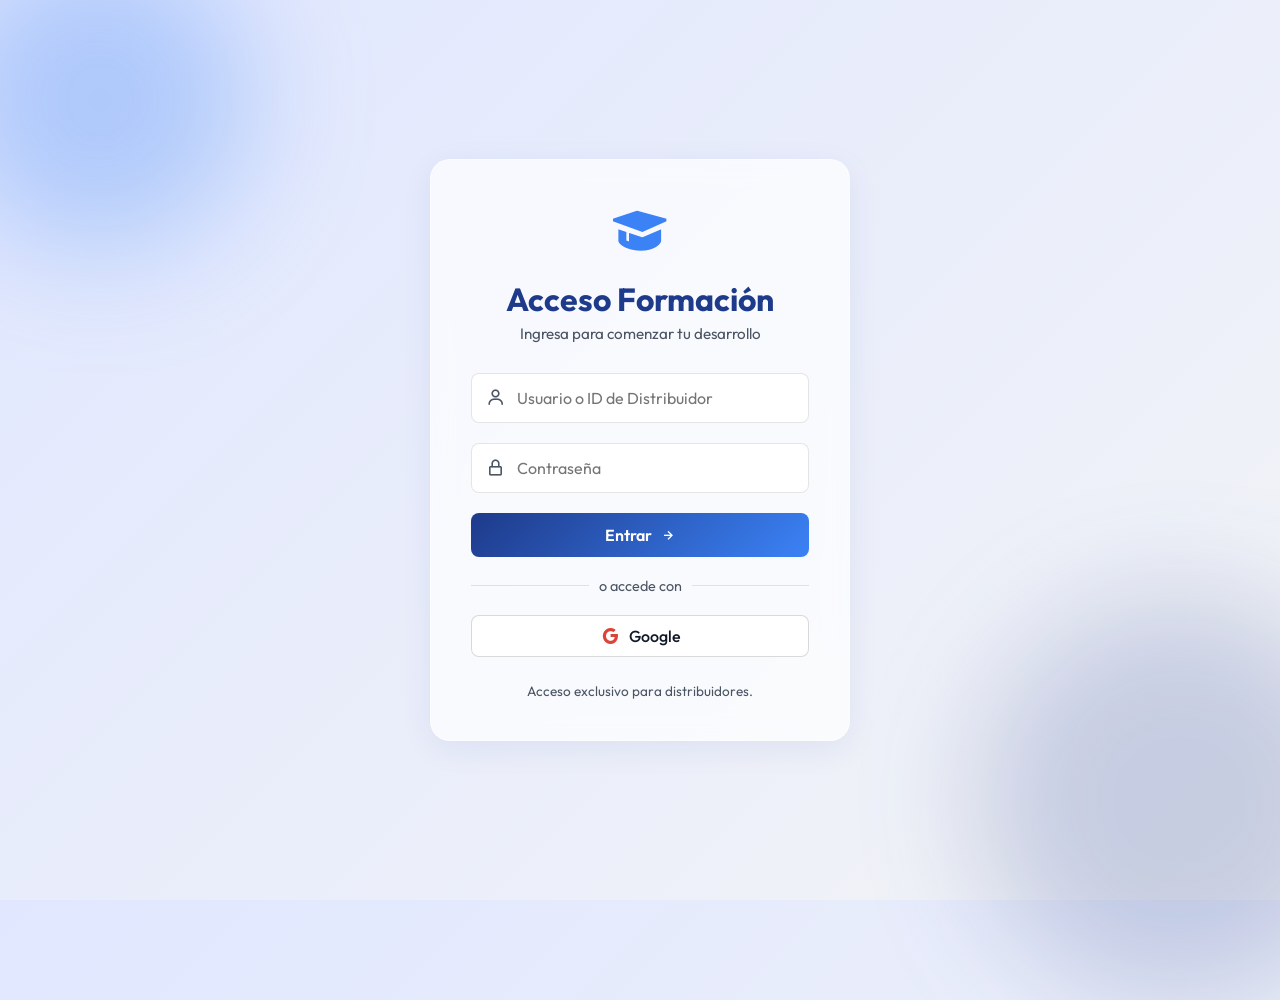
==== FORMACIONES WAKE UP/index.html @ 1ae37564 "feat: add Wake Up formaciones files and remove old root files" ====
<!DOCTYPE html>
<html lang="es">
<head>
    <meta charset="UTF-8">
    <meta name="viewport" content="width=device-width, initial-scale=1.0">
    <title>Portal de Formación</title>
    <!-- Modern Font: Outfit -->
    <link href="https://fonts.googleapis.com/css2?family=Outfit:wght@300;400;500;600;700&display=swap" rel="stylesheet">
    <!-- Boxicons for icons -->
    <link href="https://unpkg.com/boxicons@2.1.4/css/boxicons.min.css" rel="stylesheet">
    <link rel="stylesheet" href="style.css">
    <!-- Chart.js for visualizing data -->
    <script src="https://cdn.jsdelivr.net/npm/chart.js"></script>
    <!-- jsPDF for PDF generation -->
    <script src="https://cdnjs.cloudflare.com/ajax/libs/jspdf/2.5.1/jspdf.umd.min.js"></script>
    <script async src="https://js.stripe.com/v3/buy-button.js"></script>
</head>
<body>

    <!-- PANTALLA DE LOGIN -->
    <div id="login-screen" class="login-container">
        <div class="login-box glass-effect">
            <div class="login-header">
                <i class='bx bxs-graduation login-logo'></i>
                <h1>Acceso Formación</h1>
                <p>Ingresa para comenzar tu desarrollo</p>
            </div>
            <form id="login-form">
                <div class="input-group">
                    <i class='bx bx-user'></i>
                    <input type="text" id="username" placeholder="Usuario o ID de Distribuidor" required>
                </div>
                <div class="input-group">
                    <i class='bx bx-lock-alt'></i>
                    <input type="password" id="password" placeholder="Contraseña" required>
                </div>
                <button type="submit" class="btn-primary">Entrar <i class='bx bx-right-arrow-alt'></i></button>
            </form>

            <div class="login-divider">
                <span>o accede con</span>
            </div>

            <button id="google-login-btn" class="btn-google">
                <i class='bx bxl-google'></i> Google
            </button>

            <div class="login-footer">
                <p>Acceso exclusivo para distribuidores.</p>
            </div>
        </div>
        <!-- Background shapes for premium feel -->
        <div class="shape shape-1"></div>
        <div class="shape shape-2"></div>
    </div>

    <!-- PANTALLA PRINCIPAL DEL PORTAL (Oculta en inicio) -->
    <div id="app-screen" class="app-container hidden">
        
        <!-- BARRA LATERAL -->
        <aside class="sidebar glass-effect">
            <div class="sidebar-header">
                <i class='bx bxs-graduation'></i>
                <h2>Índice del camino hacia el éxito</h2>
            </div>
            
            <nav class="sidebar-nav">
                <ul id="nav-menu">
                    <li class="nav-item active" data-target="bienvenida">
                        <i class='bx bx-home-alt'></i> Bienvenida
                    </li>
                    <li class="nav-item" data-target="plan-arranque">
                        <i class='bx bx-rocket'></i> Plan de Arranque
                    </li>
                    <li class="nav-item" data-target="formaciones-comunes">
                        <i class='bx bx-book-open'></i> Formaciones Comunes
                    </li>
                    <li class="nav-item" data-target="formacion-avanzada">
                        <i class='bx bx-brain'></i> Formación Avanzada
                    </li>
                    <li class="nav-item" data-target="planes-de-trabajo">
                        <i class='bx bx-briefcase'></i> Planes de Trabajo
                    </li>
                    <li class="nav-item" data-target="seguimiento-objetivos">
                        <i class='bx bx-target-lock'></i> Seguimiento de Objetivos
                    </li>
                    <li class="nav-item" data-target="recursos-adicionales">
                        <i class='bx bx-grid-alt'></i> Recursos Adicionales
                    </li>
                    <li class="nav-item" data-target="landing-pages">
                        <i class='bx bx-paper-plane'></i> Landing Pages
                    </li>
                    <li class="nav-item" data-target="asistentes-virtuales-menu">
                        <i class='bx bx-bot'></i> Asistentes Virtuales
                    </li>
                    <li class="nav-item" data-target="desarrollo-personal">
                        <i class='bx bx-compass'></i> Desarrollo Personal y Profesional
                    </li>
                    <li class="nav-item" data-target="documentacion-importante">
                        <i class='bx bx-folder-open'></i> Documentación Adicional Importante
                    </li>
                </ul>
            </nav>

            <div class="sidebar-contact">
                <span class="contact-banner">¡Contacta Conmigo y resuelve tus dudas!</span>
                <a href="https://wa.link/422xd3" target="_blank" class="btn-contact whatsapp" rel="noopener noreferrer">
                    <i class='bx bxl-whatsapp'></i> WhatsApp
                </a>

                <span class="contact-banner" style="margin-top: 8px;">¡Reúnete conmigo y hablemos!</span>
                <a href="https://calendly.com/aitordorronsoro-reunion/reunion-individual" target="_blank" class="btn-contact calendly" rel="noopener noreferrer">
                    <i class='bx bx-calendar'></i> Calendly
                </a>

                <span class="contact-banner" style="margin-top: 8px;">Accede a la comunidad formativa de consultas</span>
                <a href="https://chat.whatsapp.com/DoRFsIFLSeoLCHFUOmojNT?mode=gi_t" target="_blank" class="btn-contact whatsapp" rel="noopener noreferrer">
                    <i class='bx bxl-whatsapp'></i> WhatsApp
                </a>
            </div>

            <div class="sidebar-footer">
                <div class="user-info">
                    <div class="avatar"><i class='bx bx-user'></i></div>
                    <span id="display-username">Distribuidor</span>
                </div>
                <button id="logout-btn" class="btn-icon"><i class='bx bx-log-out'></i></button>
            </div>
        </aside>

        <!-- AREA DE CONTENIDO PRINCIPAL -->
        <main class="main-content">
            <header class="top-header">
                <h2 id="section-title">Bienvenida</h2>
            </header>

            <div class="content-wrapper">
                
                <!-- SECCIÓN: BIENVENIDA -->
                <section id="bienvenida" class="content-section active">
                    <div class="hero-card glass-effect">
                        <div class="hero-text">
                            <h3>¡Hola Empresario! ¡Soy Aitor Dorronsoro, te doy la bienvenida!</h3>
                            <p>¡Muy buenas! Soy Aitor Dorronsoro empresario en Wake Up Servicios y creador del sistema e infrastructura que ves a continuación. Es un placer poder contar contigo en nuestra plataforma formativa. Aquí funcionamos como una comunidad donde nos apoyamos unos a otros y crecemos juntos en Wake Up Servicios. Espero puedas aprender mucho y cualquier cosa que necesites aquí estoy para ayudarte!</p>
                            <p>Has dado el primer paso hacia una carrera exitosa. Aquí encontrarás todos los recursos necesarios para formarte como un experto distribuidor. Sigue el orden establecido y comienza con tu Plan de Arranque.</p>
                            <button class="btn-primary mt-2 go-next" data-next="plan-arranque">Comenzar Plan de Arranque</button>
                        </div>
                        <div class="hero-image" style="justify-content: center; flex-wrap: wrap; gap: 20px; align-items: center;">
                            <div class="welcome-logo-container">
                                <img src="Espartano.jpeg" alt="Soldado Espartano" class="welcome-logo" style="border-radius: 12px; max-width: 170px; mix-blend-mode: multiply;">
                            </div>
                            <img src="Foto%20Profesional%2010.jpeg" alt="Bienvenida" style="max-width: 220px; box-shadow: var(--shadow-soft); border-radius: 15px;">
                            
                            <!-- Banner Crowdfunding -->
                            <div class="crowdfunding-banner glass-effect" style="max-width: 300px; padding: 15px; border-radius: 15px; border: 1px solid rgba(255,255,255,0.4); box-shadow: var(--shadow-soft); background: rgba(255,255,255,0.2);">
                                <h4 style="color: var(--primary-blue); font-size: 0.9rem; text-align: center; margin-bottom: 15px; text-transform: uppercase; letter-spacing: 1px;">
                                    <i class='bx bx-heart-circle'></i> Recaudación Crowdfunding
                                </h4>
                                
                                <div class="costs-box" style="margin-bottom: 15px; font-size: 0.85rem;">
                                    <div style="display: flex; justify-content: space-between; margin-bottom: 5px;">
                                        <span>Mto. Profesional:</span>
                                        <span style="font-weight: bold; color: var(--text-dark);">150€/mes</span>
                                    </div>
                                    <div style="display: flex; justify-content: space-between; margin-bottom: 5px;">
                                        <span>Costes Web/Cloud:</span>
                                        <span style="font-weight: bold; color: var(--text-dark);">50€/mes</span>
                                    </div>
                                    <hr style="border: 0.5px solid rgba(0,0,0,0.1); margin: 8px 0;">
                                    <div style="display: flex; justify-content: space-between; font-weight: bold; color: var(--primary-blue);">
                                        <span>Total anual:</span>
                                        <span>2.400€</span>
                                    </div>
                                </div>
                                
                                <div class="funding-progress-container" style="margin-bottom: 10px;">
                                    <div style="display: flex; justify-content: space-between; font-size: 0.75rem; margin-bottom: 5px; font-weight: bold;">
                                        <span>Progreso Anual</span>
                                        <span id="crowdfunding-percent">0%</span>
                                    </div>
                                    <div style="width: 100%; height: 10px; background: rgba(0,0,0,0.1); border-radius: 5px; overflow: hidden;">
                                        <div id="crowdfunding-progress-bar" style="width: 0%; height: 100%; background: linear-gradient(90deg, #3b82f6, #6366f1); transition: width 0.5s ease-out;"></div>
                                    </div>
                                    <div style="text-align: center; font-size: 0.7rem; margin-top: 5px; color: var(--text-secondary);">
                                        Faltan <span id="crowdfunding-remaining" style="font-weight: bold; color: var(--primary-blue);">2.400€</span> para el mantenimiento total
                                    </div>
                                </div>
                                
                                <div class="payment-buttons-row" style="display: flex; gap: 10px; margin-top: 5px;">
                                    <!-- Botón de Stripe (Estándar para previsualización) -->
                                    <a href="#" target="_blank" class="btn-stripe" style="flex: 1; text-decoration: none; display: flex; align-items: center; justify-content: center; gap: 8px; padding: 10px; font-size: 0.85rem; background: #635bff; color: white; border-radius: 8px; font-weight: 600; white-space: nowrap; transition: all 0.3s ease;">
                                        <i class='bx bxl-stripe'></i> Stripe
                                    </a>
                                    
                                    <!-- Botón de PayPal -->
                                    <a href="#" target="_blank" class="btn-paypal" style="flex: 1; text-decoration: none; display: flex; align-items: center; justify-content: center; gap: 8px; padding: 10px; font-size: 0.85rem; background: #0070ba; color: white; border-radius: 8px; font-weight: 600; white-space: nowrap; transition: all 0.3s ease;">
                                        <i class='bx bxl-paypal'></i> PayPal
                                    </a>
                                </div>
                            </div>
                        </div>
                    </div>

                    <!-- Motivos en Bienvenida -->
                    <div id="bienvenida-motivos-container" class="module-card glass-effect hidden" style="margin-top: 20px; padding: 40px; border-left: 5px solid var(--primary-blue);">
                        <div style="display: flex; align-items: center; justify-content: center; gap: 40px; margin-bottom: 20px; flex-wrap: wrap;">
                            <img src="logo-wakeup-square.png" alt="Wake Up Logo" style="max-width: 100px; border-radius: 10px; box-shadow: var(--shadow-soft);">
                            <h3 style="color: var(--primary-blue); font-size: 1.6rem; margin: 0; text-align: center;"><i class='bx bxs-quote-alt-left'></i> Mi Motor. Mi "Por Qué" <i class='bx bxs-quote-alt-right'></i></h3>
                            <img src="logo-wakeup-square.png" alt="Wake Up Logo" style="max-width: 100px; border-radius: 10px; box-shadow: var(--shadow-soft);">
                        </div>
                        <ol id="bienvenida-motivos-list" style="font-size: 1.25rem; font-weight: 500; font-style: italic; color: var(--text-dark); line-height: 1.6; padding: 0; margin: 0; text-align: center; list-style-position: inside;"></ol>
                    </div>

                    <!-- FECHA DE INICIO Y CUENTAS ATRÁS EN BIENVENIDA -->
                    <div id="bienvenida-arranque-extras" style="margin-top:30px;">
                        <div class="module-card glass-effect mb-3" style="text-align: center; max-width: 700px; margin: 0 auto 20px;">
                            <h3><i class='bx bx-calendar-event' style="color:var(--primary-blue-light);"></i> Mi Fecha de Inicio en el Negocio</h3>
                            <p style="color:var(--text-secondary); margin-bottom:15px; font-size:0.95rem;">El portal calculará automáticamente cuánto tiempo queda para alcanzar cada posición.</p>
                            <div style="display:flex; justify-content: center; align-items:center; gap:15px; flex-wrap:wrap;">
                                <input type="date" id="bienvenida-fecha-inicio-negocio" class="fecha-inicio-input">
                                <button id="bienvenida-guardar-fecha-inicio-btn" class="btn-primary" style="width:auto;"><i class='bx bx-save'></i> Guardar fecha</button>
                            </div>
                        </div>

                        <!-- 3 Cuentas atrás -->
                        <div class="posicion-charts-grid mb-3">
                            <div class="module-card glass-effect posicion-card ejecutivo-card countdown-card">
                                <div class="posicion-header">
                                    <i class='bx bxs-star'></i>
                                    <div>
                                        <h4>Ejecutivo</h4>
                                        <span class="posicion-meta">Plazo: 30 días</span>
                                    </div>
                                </div>
                                <div class="countdown-display">
                                    <span id="bienvenida-countdown-ejecutivo" class="countdown-number">—</span>
                                    <span class="countdown-label">días restantes</span>
                                </div>
                                <p id="bienvenida-countdown-ejecutivo-fecha" class="posicion-info" style="font-size:0.82rem;"></p>
                                <div class="premio-banner" style="margin-top: 15px; padding: 10px; background: rgba(255, 255, 255, 0.5); border-radius: 8px; display: flex; align-items: center; justify-content: center; gap: 10px; border: 1px dashed var(--primary-blue-light);">
                                    <img src="premio.png" alt="Premio" style="width: 32px; height: 32px; object-fit: contain;">
                                    <div style="text-align: left;">
                                        <strong style="display: block; font-size: 0.85rem; color: var(--text-dark); text-transform: uppercase; letter-spacing: 0.5px;">Premio a conseguir</strong>
                                        <strong style="color: var(--primary-blue); font-size: 1.6rem; text-shadow: 1px 1px 2px rgba(0,0,0,0.1);">500 €</strong>
                                    </div>
                                </div>
                            </div>

                            <div class="module-card glass-effect posicion-card coordinador-card countdown-card">
                                <div class="posicion-header">
                                    <i class='bx bxs-medal'></i>
                                    <div>
                                        <h4>Coordinador</h4>
                                        <span class="posicion-meta">Plazo: 90 días</span>
                                    </div>
                                </div>
                                <div class="countdown-display">
                                    <span id="bienvenida-countdown-coordinador" class="countdown-number">—</span>
                                    <span class="countdown-label">días restantes</span>
                                </div>
                                <p id="bienvenida-countdown-coordinador-fecha" class="posicion-info" style="font-size:0.82rem;"></p>
                                <div class="premio-banner" style="margin-top: 15px; padding: 10px; background: rgba(255, 255, 255, 0.5); border-radius: 8px; display: flex; align-items: center; justify-content: center; gap: 10px; border: 1px dashed var(--primary-blue-light);">
                                    <img src="premio.png" alt="Premio" style="width: 32px; height: 32px; object-fit: contain;">
                                    <div style="text-align: left;">
                                        <strong style="display: block; font-size: 0.85rem; color: var(--text-dark); text-transform: uppercase; letter-spacing: 0.5px;">Premio a conseguir</strong>
                                        <strong style="color: var(--primary-blue); font-size: 1.6rem; text-shadow: 1px 1px 2px rgba(0,0,0,0.1);">5.000 €</strong>
                                    </div>
                                </div>
                            </div>

                            <div class="module-card glass-effect posicion-card director-card countdown-card">
                                <div class="posicion-header">
                                    <i class='bx bxs-crown'></i>
                                    <div>
                                        <h4>Director</h4>
                                        <span class="posicion-meta">Plazo: 365 días</span>
                                    </div>
                                </div>
                                <div class="countdown-display">
                                    <span id="bienvenida-countdown-director" class="countdown-number">—</span>
                                    <span class="countdown-label">días restantes</span>
                                </div>
                                <p id="bienvenida-countdown-director-fecha" class="posicion-info" style="font-size:0.82rem;"></p>
                                <div class="premio-banner" style="margin-top: 15px; padding: 10px; background: rgba(255, 255, 255, 0.5); border-radius: 8px; display: flex; align-items: center; justify-content: center; gap: 10px; border: 1px dashed var(--primary-blue-light);">
                                    <img src="premio.png" alt="Premio" style="width: 32px; height: 32px; object-fit: contain;">
                                    <div style="text-align: left;">
                                        <strong style="display: block; font-size: 0.85rem; color: var(--text-dark); text-transform: uppercase; letter-spacing: 0.5px;">Premio a conseguir</strong>
                                        <strong style="color: var(--primary-blue); font-size: 1.6rem; text-shadow: 1px 1px 2px rgba(0,0,0,0.1);">25.000 €</strong>
                                    </div>
                                </div>
                            </div>
                        </div>
                    </div>

                    <!-- PUNTOS DE POSICIÓN EN BIENVENIDA -->
                    <div id="bienvenida-posicion-container" class="module-card glass-effect hidden" style="margin-top: 20px;">
                        <h3 style="color: var(--primary-blue); font-size: 1.6rem; margin-bottom: 20px; text-align: center;"><i class='bx bx-trophy'></i> Tu Carrera al Éxito</h3>
                        
                        <div class="puntos-total-banner" style="margin-bottom: 30px; max-width: 600px; margin-left: auto; margin-right: auto; text-align: center;">
                            <span class="puntos-label">Puntos totales acumulados</span>
                            <span id="bienvenida-puntos-total-display" class="puntos-value">0</span>
                        </div>

                        <div class="posicion-charts-grid">
                            <div class="module-card glass-effect posicion-card ejecutivo-card">
                                <div class="posicion-header">
                                    <i class='bx bxs-star'></i>
                                    <div>
                                        <h4>Ejecutivo</h4>
                                        <span class="posicion-meta">Meta: 50 pts</span>
                                    </div>
                                    <span id="bienvenida-badge-ejecutivo" class="posicion-badge hidden">✓ Conseguido</span>
                                </div>
                                <div class="chart-container-sm">
                                    <canvas id="bienvenida-chartEjecutivo"></canvas>
                                    <div class="chart-center-text">
                                        <span id="bienvenida-pct-ejecutivo">0%</span>
                                    </div>
                                </div>
                                <p class="posicion-info"><span id="bienvenida-pts-ejecutivo">0</span> / 50 pts</p>
                            </div>

                            <div class="module-card glass-effect posicion-card coordinador-card">
                                <div class="posicion-header">
                                    <i class='bx bxs-medal'></i>
                                    <div>
                                        <h4>Coordinador</h4>
                                        <span class="posicion-meta">Meta: 500 pts</span>
                                    </div>
                                    <span id="bienvenida-badge-coordinador" class="posicion-badge hidden">✓ Conseguido</span>
                                </div>
                                <div class="chart-container-sm">
                                    <canvas id="bienvenida-chartCoordinador"></canvas>
                                    <div class="chart-center-text">
                                        <span id="bienvenida-pct-coordinador">0%</span>
                                    </div>
                                </div>
                                <p class="posicion-info"><span id="bienvenida-pts-coordinador">0</span> / 500 pts</p>
                            </div>

                            <div class="module-card glass-effect posicion-card director-card">
                                <div class="posicion-header">
                                    <i class='bx bxs-crown'></i>
                                    <div>
                                        <h4>Director</h4>
                                        <span class="posicion-meta">Meta: 5.000 pts</span>
                                    </div>
                                    <span id="bienvenida-badge-director" class="posicion-badge hidden">✓ Conseguido</span>
                                </div>
                                <div class="chart-container-sm">
                                    <canvas id="bienvenida-chartDirector"></canvas>
                                    <div class="chart-center-text">
                                        <span id="bienvenida-pct-director">0%</span>
                                    </div>
                                </div>
                                <p class="posicion-info"><span id="bienvenida-pts-director">0</span> / 5.000 pts</p>
                            </div>
                        </div>
                    </div>
                </section>

                <!-- SECCIÓN: PLAN DE ARRANQUE -->
                <section id="plan-arranque" class="content-section hidden">
                    <div style="margin-bottom: 20px;">
                        <button class="btn-back" onclick="if(window.switchSection) window.switchSection('bienvenida', 'Bienvenida');">
                            <i class='bx bx-chevron-left'></i> Volver al Inicio
                        </button>
                    </div>
                    <div class="module-card glass-effect">
                        <h3>1. Introducción al Negocio (Plan de Arranque)</h3>
                        <div class="videos-grid">
                            <div class="video-item">
                                <h4>Plan de Arranque Inicial</h4>
                                <div class="video-container">
                                    <!-- VIMEO VIDEO 1: Plan de Arranque Inicial -->
                                    <iframe src="https://player.vimeo.com/video/1183560068?badge=0&autopause=0&player_id=0&app_id=58479"
                                        frameborder="0" allow="autoplay; fullscreen; picture-in-picture; clipboard-write; encrypted-media"
                                        allowfullscreen title="Plan de Arranque Inicial"></iframe>
                                </div>
                                <a href="https://vimeo.com/1183560068" target="_blank" rel="noopener noreferrer" class="btn-yt-external btn-vimeo-external"><i class='bx bx-play-circle'></i> Ver en Vimeo</a>
                            </div>
                            <div class="video-item">
                                <h4>Explicación Bonos de Arranque Wake Up Servicios</h4>
                                <div class="video-container">
                                    <!-- VIMEO VIDEO 2: Explicación Bonos de Arranque -->
                                    <iframe src="https://player.vimeo.com/video/1183560044?badge=0&autopause=0&player_id=0&app_id=58479"
                                        frameborder="0" allow="autoplay; fullscreen; picture-in-picture; clipboard-write; encrypted-media"
                                        allowfullscreen title="Explicación Bonos de Arranque"></iframe>
                                </div>
                                <a href="https://vimeo.com/1183560044" target="_blank" rel="noopener noreferrer" class="btn-yt-external btn-vimeo-external"><i class='bx bx-play-circle'></i> Ver en Vimeo</a>
                            </div>
                            <div class="video-item">
                                <h4>Registro de Nuevo Distribuidor Wake Up Servicios</h4>
                                <div class="video-container">
                                    <!-- VIMEO VIDEO 3: Registro de Nuevo Distribuidor -->
                                    <iframe src="https://player.vimeo.com/video/1183560021?badge=0&autopause=0&player_id=0&app_id=58479"
                                        frameborder="0" allow="autoplay; fullscreen; picture-in-picture; clipboard-write; encrypted-media"
                                        allowfullscreen title="Registro de Nuevo Distribuidor"></iframe>
                                </div>
                                <a href="https://vimeo.com/1183560021" target="_blank" rel="noopener noreferrer" class="btn-yt-external btn-vimeo-external"><i class='bx bx-play-circle'></i> Ver en Vimeo</a>
                            </div>
                            <div class="video-item">
                                <h4>Activación de Cuenta Wake Up Servicios</h4>
                                <div class="video-container">
                                    <!-- VIMEO VIDEO 4: Activación de Cuenta -->
                                    <iframe src="https://player.vimeo.com/video/1183560003?badge=0&autopause=0&player_id=0&app_id=58479"
                                        frameborder="0" allow="autoplay; fullscreen; picture-in-picture; clipboard-write; encrypted-media"
                                        allowfullscreen title="Activación de Cuenta"></iframe>
                                </div>
                                <a href="https://vimeo.com/1183560003" target="_blank" rel="noopener noreferrer" class="btn-yt-external btn-vimeo-external"><i class='bx bx-play-circle'></i> Ver en Vimeo</a>
                            </div>
                        </div>
                        <div class="resources mt-2">
                            <h4 style="margin-bottom: 15px;"><i class='bx bx-download'></i> Recursos Descargables</h4>
                            <div class="resources-grid" style="grid-template-columns: repeat(auto-fill, minmax(200px, 1fr));">
                                <a href="#" class="download-card" onclick="openResourceOptions('Pago Exitoso.jpeg', 'Pago Exitoso'); return false;">
                                    <i class='bx bxs-file-image'></i>
                                    <div class="file-info"><span class="file-name">Pago Exitoso.jpeg</span></div>
                                </a>
                                <a href="#" class="download-card" onclick="openResourceOptions('Disparadores de memoria.jpeg', 'Tipos de Personas'); return false;">
                                    <i class='bx bxs-file-image'></i>
                                    <div class="file-info"><span class="file-name">Tipos de Personas.jpeg</span></div>
                                </a>
                                <a href="#" class="download-card" onclick="openResourceOptions('Bono Arranque.jpeg', 'Bono Arranque Rápido'); return false;">
                                    <i class='bx bxs-file-image'></i>
                                    <div class="file-info"><span class="file-name">Bono Arranque.jpeg</span></div>
                                </a>
                                <a href="#" class="download-card" onclick="openResourceOptions('Posiciones de mérito.jpeg', 'Posiciones de Mérito'); return false;">
                                    <i class='bx bxs-file-image'></i>
                                    <div class="file-info"><span class="file-name">Posiciones de Mérito.jpeg</span></div>
                                </a>
                                <a href="#" class="download-card" onclick="openResourceOptions('Cobro cuota mensual.jpeg', 'Ejemplo Santander Key'); return false;">
                                    <i class='bx bxs-file-image'></i>
                                    <div class="file-info"><span class="file-name">Santander Key.jpeg</span></div>
                                </a>
                            </div>
                        </div>
                    </div>
                </section>

                <!-- === BLOQUE INICIO + CUENTAS ATRÁS + TARTAS — PLAN DE ARRANQUE === -->
                <!-- Este bloque vive FUERA del module-card principal para tener ancho completo -->
                <div id="arranque-extras" class="hidden">

                    <!-- Fecha de inicio -->
                    <div class="module-card glass-effect mb-3" style="margin-top:20px;">
                        <h3><i class='bx bx-calendar-event' style="color:var(--primary-blue-light);"></i> Mi Fecha de Inicio en el Negocio</h3>
                        <p style="color:var(--text-secondary); margin-bottom:15px; font-size:0.95rem;">Indica la fecha en la que comenzaste. El portal calculará automáticamente cuánto tiempo queda para alcanzar cada posición.</p>
                        <div style="display:flex; align-items:center; gap:15px; flex-wrap:wrap;">
                            <input type="date" id="fecha-inicio-negocio" class="fecha-inicio-input">
                            <button id="guardar-fecha-inicio-btn" class="btn-primary" style="width:auto;"><i class='bx bx-save'></i> Guardar fecha</button>
                        </div>
                    </div>

                    <!-- 3 Cuentas atrás -->
                    <div class="posicion-charts-grid mb-3">
                        <div class="module-card glass-effect posicion-card ejecutivo-card countdown-card">
                            <div class="posicion-header">
                                <i class='bx bxs-star'></i>
                                <div>
                                    <h4>Ejecutivo</h4>
                                    <span class="posicion-meta">Plazo: 30 días</span>
                                </div>
                            </div>
                            <div class="countdown-display">
                                <span id="countdown-ejecutivo" class="countdown-number">—</span>
                                <span class="countdown-label">días restantes</span>
                            </div>
                            <p id="countdown-ejecutivo-fecha" class="posicion-info" style="font-size:0.82rem;"></p>
                            <div class="premio-banner" style="margin-top: 15px; padding: 10px; background: rgba(255, 255, 255, 0.5); border-radius: 8px; display: flex; align-items: center; justify-content: center; gap: 10px; border: 1px dashed var(--primary-blue-light);">
                                <img src="premio.png" alt="Premio" style="width: 32px; height: 32px; object-fit: contain;">
                                <div style="text-align: left;">
                                    <strong style="display: block; font-size: 0.85rem; color: var(--text-dark); text-transform: uppercase; letter-spacing: 0.5px;">Premio a conseguir</strong>
                                    <strong style="color: var(--primary-blue); font-size: 1.6rem; text-shadow: 1px 1px 2px rgba(0,0,0,0.1);">500 €</strong>
                                </div>
                            </div>
                        </div>

                        <div class="module-card glass-effect posicion-card coordinador-card countdown-card">
                            <div class="posicion-header">
                                <i class='bx bxs-medal'></i>
                                <div>
                                    <h4>Coordinador</h4>
                                    <span class="posicion-meta">Plazo: 90 días</span>
                                </div>
                            </div>
                            <div class="countdown-display">
                                <span id="countdown-coordinador" class="countdown-number">—</span>
                                <span class="countdown-label">días restantes</span>
                            </div>
                            <p id="countdown-coordinador-fecha" class="posicion-info" style="font-size:0.82rem;"></p>
                            <div class="premio-banner" style="margin-top: 15px; padding: 10px; background: rgba(255, 255, 255, 0.5); border-radius: 8px; display: flex; align-items: center; justify-content: center; gap: 10px; border: 1px dashed var(--primary-blue-light);">
                                <img src="premio.png" alt="Premio" style="width: 32px; height: 32px; object-fit: contain;">
                                <div style="text-align: left;">
                                    <strong style="display: block; font-size: 0.85rem; color: var(--text-dark); text-transform: uppercase; letter-spacing: 0.5px;">Premio a conseguir</strong>
                                    <strong style="color: var(--primary-blue); font-size: 1.6rem; text-shadow: 1px 1px 2px rgba(0,0,0,0.1);">5.000 €</strong>
                                </div>
                            </div>
                        </div>

                        <div class="module-card glass-effect posicion-card director-card countdown-card">
                            <div class="posicion-header">
                                <i class='bx bxs-crown'></i>
                                <div>
                                    <h4>Director</h4>
                                    <span class="posicion-meta">Plazo: 365 días</span>
                                </div>
                            </div>
                            <div class="countdown-display">
                                <span id="countdown-director" class="countdown-number">—</span>
                                <span class="countdown-label">días restantes</span>
                            </div>
                            <p id="countdown-director-fecha" class="posicion-info" style="font-size:0.82rem;"></p>
                            <div class="premio-banner" style="margin-top: 15px; padding: 10px; background: rgba(255, 255, 255, 0.5); border-radius: 8px; display: flex; align-items: center; justify-content: center; gap: 10px; border: 1px dashed var(--primary-blue-light);">
                                <img src="premio.png" alt="Premio" style="width: 32px; height: 32px; object-fit: contain;">
                                <div style="text-align: left;">
                                    <strong style="display: block; font-size: 0.85rem; color: var(--text-dark); text-transform: uppercase; letter-spacing: 0.5px;">Premio a conseguir</strong>
                                    <strong style="color: var(--primary-blue); font-size: 1.6rem; text-shadow: 1px 1px 2px rgba(0,0,0,0.1);">25.000 €</strong>
                                </div>
                            </div>
                        </div>
                    </div>

                    <!-- 3 Tartas de progreso de puntos (leen los mismos datos que Seguimiento) -->
                    <div class="posicion-charts-grid">
                        <div class="module-card glass-effect posicion-card ejecutivo-card">
                            <div class="posicion-header">
                                <i class='bx bxs-star'></i>
                                <div>
                                    <h4>Progreso Ejecutivo</h4>
                                    <span class="posicion-meta">Meta: 50 puntos</span>
                                </div>
                                <span id="badge2-ejecutivo" class="posicion-badge hidden">✓ Conseguido</span>
                            </div>
                            <div class="chart-container-sm">
                                <canvas id="chart2Ejecutivo"></canvas>
                                <div class="chart-center-text"><span id="pct2-ejecutivo">0%</span></div>
                            </div>
                            <p class="posicion-info"><span id="pts2-ejecutivo">0</span> / 50 puntos</p>
                        </div>

                        <div class="module-card glass-effect posicion-card coordinador-card">
                            <div class="posicion-header">
                                <i class='bx bxs-medal'></i>
                                <div>
                                    <h4>Progreso Coordinador</h4>
                                    <span class="posicion-meta">Meta: 500 puntos</span>
                                </div>
                                <span id="badge2-coordinador" class="posicion-badge hidden">✓ Conseguido</span>
                            </div>
                            <div class="chart-container-sm">
                                <canvas id="chart2Coordinador"></canvas>
                                <div class="chart-center-text"><span id="pct2-coordinador">0%</span></div>
                            </div>
                            <p class="posicion-info"><span id="pts2-coordinador">0</span> / 500 puntos</p>
                        </div>

                        <div class="module-card glass-effect posicion-card director-card">
                            <div class="posicion-header">
                                <i class='bx bxs-crown'></i>
                                <div>
                                    <h4>Progreso Director</h4>
                                    <span class="posicion-meta">Meta: 5.000 puntos</span>
                                </div>
                                <span id="badge2-director" class="posicion-badge hidden">✓ Conseguido</span>
                            </div>
                            <div class="chart-container-sm">
                                <canvas id="chart2Director"></canvas>
                                <div class="chart-center-text"><span id="pct2-director">0%</span></div>
                            </div>
                            <p class="posicion-info"><span id="pts2-director">0</span> / 5.000 puntos</p>
                        </div>
                    </div>
                </div>
                <!-- === FIN BLOQUE ARRANQUE EXTRAS === -->



                <!-- SECCIÓN: FORMACIONES COMUNES -->
                <section id="formaciones-comunes" class="content-section hidden">
                    <div style="margin-bottom: 20px;">
                        <button class="btn-back" onclick="if(window.switchSection) window.switchSection('bienvenida', 'Bienvenida');">
                            <i class='bx bx-chevron-left'></i> Volver al Inicio
                        </button>
                    </div>
                    <div class="module-card glass-effect mb-3">
                        <div class="module-header" style="margin-bottom: 20px;">
                            <h3 style="color: var(--primary-blue); font-size: 1.6rem;"><i class='bx bx-book-open'></i> Formaciones Comunes</h3>
                            <p style="font-size: 0.95rem; color: var(--text-secondary);">Selecciona una categoría de formación para comenzar.</p>
                        </div>
                        <div class="folder-grid">
                            <div class="folder-card" onclick="if(window.switchSection) window.switchSection('formaciones-adquisicion', 'Adquisición de Clientes');">
                                <div class="folder-card-icon" style="background: rgba(59, 130, 246, 0.1); color: #3b82f6;">🤝</div>
                                <div class="folder-card-title">ADQUISICIÓN DE CLIENTES</div>
                            </div>
                            <div class="folder-card" onclick="if(window.switchSection) window.switchSection('formaciones-equipo', 'Creación de Equipo');">
                                <div class="folder-card-icon" style="background: rgba(139, 92, 246, 0.1); color: #8b5cf6;">👥</div>
                                <div class="folder-card-title">CREACIÓN DE EQUIPO</div>
                            </div>
                            <div class="folder-card" onclick="if(window.switchSection) window.switchSection('formaciones-modulo3', 'Módulo 3 (nombre por definir)');">
                                <div class="folder-card-icon" style="background: rgba(16, 185, 129, 0.1); color: #10b981;">📝</div>
                                <div class="folder-card-title">MÓDULO 3 (NOMBRE POR DEFINIR)</div>
                            </div>
                            <div class="folder-card" onclick="if(window.switchSection) window.switchSection('formaciones-modulo4', 'Módulo 4 (nombre por definir)');">
                                <div class="folder-card-icon" style="background: rgba(245, 158, 11, 0.1); color: #f59e0b;">✨</div>
                                <div class="folder-card-title">MÓDULO 4 (NOMBRE POR DEFINIR)</div>
                            </div>
                        </div>
                    </div>
                </section>

                <!-- SECCIÓN: FORMACIÓN AVANZADA -->
                <section id="formacion-avanzada" class="content-section hidden">
                    <div style="margin-bottom: 20px;">
                        <button class="btn-back" onclick="if(window.switchSection) window.switchSection('bienvenida', 'Bienvenida');">
                            <i class='bx bx-chevron-left'></i> Volver al Inicio
                        </button>
                    </div>
                    <div class="module-card glass-effect">
                        <h3>Liderazgo y Formación Avanzada</h3>
                        <div class="videos-grid">
                            <div class="video-item">
                                <h4>Liderazgo de Equipos</h4>
                                <div class="video-container">
                                    <iframe src="https://www.youtube.com/embed/tgbNymZ7vqY?rel=0" frameborder="0" allowfullscreen></iframe>
                                </div>
                            </div>
                            <div class="video-item">
                                <h4>Duplicación Sistémica</h4>
                                <div class="video-container">
                                    <iframe src="https://www.youtube.com/embed/tgbNymZ7vqY?rel=0" frameborder="0" allowfullscreen></iframe>
                                </div>
                            </div>
                            <div class="video-item">
                                <h4>Cierre de Ventas Pro</h4>
                                <div class="video-container">
                                    <iframe src="https://www.youtube.com/embed/tgbNymZ7vqY?rel=0" frameborder="0" allowfullscreen></iframe>
                                </div>
                            </div>
                            <div class="video-item">
                                <h4>Gestión del Éxito</h4>
                                <div class="video-container">
                                    <iframe src="https://www.youtube.com/embed/tgbNymZ7vqY?rel=0" frameborder="0" allowfullscreen></iframe>
                                </div>
                            </div>
                        </div>
                        <div class="resources mt-2">
                            <h4 style="margin-bottom: 15px;"><i class='bx bx-download'></i> Material Exclusivo</h4>
                            <div class="resources-grid">
                                <a href="#" class="download-card">
                                    <i class='bx bxs-file-pdf'></i>
                                    <div class="file-info"><span class="file-name">Estructuras de Compensación.pdf</span><span class="file-size">4.5 MB</span></div>
                                    <i class='bx bx-cloud-download download-icon'></i>
                                </a>
                                <a href="#" class="download-card">
                                    <i class='bx bxs-file-pdf'></i>
                                    <div class="file-info"><span class="file-name">Guía de Liderazgo 2.pdf</span><span class="file-size">3.1 MB</span></div>
                                    <i class='bx bx-cloud-download download-icon'></i>
                                </a>
                                <a href="#" class="download-card">
                                    <i class='bx bxs-file-pdf'></i>
                                    <div class="file-info"><span class="file-name">Casos Prácticos 3.pdf</span><span class="file-size">1.8 MB</span></div>
                                    <i class='bx bx-cloud-download download-icon'></i>
                                </a>
                                <a href="#" class="download-card">
                                    <i class='bx bxs-file-pdf'></i>
                                    <div class="file-info"><span class="file-name">Plantilla Avanzada 4.pdf</span><span class="file-size">5.2 MB</span></div>
                                    <i class='bx bx-cloud-download download-icon'></i>
                                </a>
                            </div>
                        </div>
                    </div>
                </section>

                <!-- SECCIÓN: PLANES DE TRABAJO -->
                <section id="planes-de-trabajo" class="content-section hidden">
                    <div style="margin-bottom: 20px;">
                        <button class="btn-back" onclick="if(window.switchSection) window.switchSection('bienvenida', 'Bienvenida');">
                            <i class='bx bx-chevron-left'></i> Volver al Inicio
                        </button>
                    </div>
                    <div class="module-card glass-effect">
                        <h3>Planes de Trabajo y Seguimiento</h3>
                        <div class="videos-grid">
                            <div class="video-item">
                                <h4>Planificación Semanal de Éxito</h4>
                                <div class="video-container">
                                    <iframe src="https://www.youtube.com/embed/dQw4w9WgXcQ?rel=0" frameborder="0" allowfullscreen></iframe>
                                </div>
                            </div>
                            <div class="video-item">
                                <h4>Gestión de Agenda y Prioridades</h4>
                                <div class="video-container">
                                    <iframe src="https://www.youtube.com/embed/dQw4w9WgXcQ?rel=0" frameborder="0" allowfullscreen></iframe>
                                </div>
                            </div>
                            <div class="video-item">
                                <h4>Seguimiento de Clientes y Equipo</h4>
                                <div class="video-container">
                                    <iframe src="https://www.youtube.com/embed/dQw4w9WgXcQ?rel=0" frameborder="0" allowfullscreen></iframe>
                                </div>
                            </div>
                            <div class="video-item">
                                <h4>Análisis de KPIs y Resultados</h4>
                                <div class="video-container">
                                    <iframe src="https://www.youtube.com/embed/dQw4w9WgXcQ?rel=0" frameborder="0" allowfullscreen></iframe>
                                </div>
                            </div>
                        </div>
                        <div class="resources mt-2">
                            <h4 style="margin-bottom: 15px;"><i class='bx bx-download'></i> Material Exclusivo</h4>
                            <div class="resources-grid">
                                <a href="#" class="download-card">
                                    <i class='bx bxs-file-pdf'></i>
                                    <div class="file-info"><span class="file-name">Plan de Trabajo Semanal.pdf</span><span class="file-size">4.5 MB</span></div>
                                    <i class='bx bx-cloud-download download-icon'></i>
                                </a>
                                <a href="#" class="download-card">
                                    <i class='bx bxs-file-pdf'></i>
                                    <div class="file-info"><span class="file-name">Control de Objetivos Mensual.pdf</span><span class="file-size">3.1 MB</span></div>
                                    <i class='bx bx-cloud-download download-icon'></i>
                                </a>
                                <a href="#" class="download-card">
                                    <i class='bx bxs-file-pdf'></i>
                                    <div class="file-info"><span class="file-name">Plan 3.pdf</span><span class="file-size">1.8 MB</span></div>
                                    <i class='bx bx-cloud-download download-icon'></i>
                                </a>
                                <a href="#" class="download-card">
                                    <i class='bx bxs-file-pdf'></i>
                                    <div class="file-info"><span class="file-name">Plan 4.pdf</span><span class="file-size">5.2 MB</span></div>
                                    <i class='bx bx-cloud-download download-icon'></i>
                                </a>
                            </div>
                        </div>
                    </div>
                </section>

                <!-- SECCIÓN INDIVIDUAL: FORMACIONES - ADQUISICIÓN DE CLIENTES -->
                <section id="formaciones-adquisicion" class="content-section hidden">
                    <div style="margin-bottom: 20px;">
                        <button class="btn-back" onclick="if(window.switchSection) window.switchSection('formaciones-comunes', 'Formaciones Comunes');">
                            <i class='bx bx-chevron-left'></i> Volver a Formaciones Comunes
                        </button>
                    </div>
                    <div class="module-card glass-effect">
                        <h3>Módulo: Adquisición de Clientes</h3>
                        <div class="videos-grid">
                            <div class="video-item">
                                <h4>ADQUISICIÓN DE CLIENTES Y FIDELIZACIÓN</h4>
                                <div class="video-container">
                                    <iframe src="https://player.vimeo.com/video/1186067092?badge=0&autopause=0&player_id=0&app_id=58479" 
                                        frameborder="0" allow="autoplay; fullscreen; picture-in-picture; clipboard-write; encrypted-media" 
                                        allowfullscreen title="ADQUISICIÓN DE CLIENTES Y FIDELIZACIÓN"></iframe>
                                </div>
                                <a href="https://vimeo.com/1186067092" target="_blank" rel="noopener noreferrer" class="btn-yt-external btn-vimeo-external"><i class='bx bx-play-circle'></i> Ver en Vimeo</a>
                            </div>
                            <div class="video-item">
                                <h4>Adquisición de Clientes Mercado Frio Recomendación</h4>
                                <div class="video-container">
                                    <iframe src="https://player.vimeo.com/video/1186070519?badge=0&autopause=0&player_id=0&app_id=58479" 
                                        frameborder="0" allow="autoplay; fullscreen; picture-in-picture; clipboard-write; encrypted-media" 
                                        allowfullscreen title="Adquisición de Clientes Mercado Frio Recomendación"></iframe>
                                </div>
                                <a href="https://vimeo.com/1186070519" target="_blank" rel="noopener noreferrer" class="btn-yt-external btn-vimeo-external"><i class='bx bx-play-circle'></i> Ver en Vimeo</a>
                            </div>
                            <div class="video-item">
                                <h4>Adquisición de Clientes</h4>
                                <div class="video-container">
                                    <iframe src="https://player.vimeo.com/video/1186071798?badge=0&autopause=0&player_id=0&app_id=58479" 
                                        frameborder="0" allow="autoplay; fullscreen; picture-in-picture; clipboard-write; encrypted-media" 
                                        allowfullscreen title="Adquisición de Clientes"></iframe>
                                </div>
                                <a href="https://vimeo.com/1186071798" target="_blank" rel="noopener noreferrer" class="btn-yt-external btn-vimeo-external"><i class='bx bx-play-circle'></i> Ver en Vimeo</a>
                            </div>
                            <div class="video-item">
                                <h4>Adquisición de clientes mercado frio</h4>
                                <div class="video-container">
                                    <iframe src="https://player.vimeo.com/video/1186070789?badge=0&autopause=0&player_id=0&app_id=58479" 
                                        frameborder="0" allow="autoplay; fullscreen; picture-in-picture; clipboard-write; encrypted-media" 
                                        allowfullscreen title="Adquisición de clientes mercado frio"></iframe>
                                </div>
                                <a href="https://vimeo.com/1186070789" target="_blank" rel="noopener noreferrer" class="btn-yt-external btn-vimeo-external"><i class='bx bx-play-circle'></i> Ver en Vimeo</a>
                            </div>
                        </div>
                        <div class="resources mt-2">
                            <h4 style="margin-bottom: 15px;"><i class='bx bx-download'></i> Recursos Descargables</h4>
                            <div class="resources-grid" style="grid-template-columns: repeat(auto-fill, minmax(250px, 1fr));">
                                <a href="#" class="download-card" onclick="openResourceOptions('PROCESO DE ADQUISICIÓN DE CLIENTES POR RECOMENDACIÓN.pdf', 'Proceso de Adquisición de Clientes por Recomendación'); return false;">
                                    <i class='bx bxs-file-pdf'></i>
                                    <div class="file-info"><span class="file-name">Proceso Adquisición (Recomendación).pdf</span></div>
                                </a>
                                <a href="#" class="download-card" onclick="openResourceOptions('PROCESO DE ADQUISICIÓN DE CLIENTES MERCADO FRIO.pdf', 'Proceso de Adquisición de Clientes Mercado Frio'); return false;">
                                    <i class='bx bxs-file-pdf'></i>
                                    <div class="file-info"><span class="file-name">Proceso Adquisición (Mercado Frio).pdf</span></div>
                                </a>
                                <a href="#" class="download-card" onclick="openResourceOptions('PROCESO DE ADQUISICIÓN DE CLIENTES.pdf', 'Proceso de Adquisición de Clientes'); return false;">
                                    <i class='bx bxs-file-pdf'></i>
                                    <div class="file-info"><span class="file-name">Proceso de Adquisición.pdf</span></div>
                                </a>
                                <a href="#" class="download-card" onclick="openResourceOptions('RESOLUCIÓN DE OBJECIONES PARA CLIENTES.pptm', 'Resolución de Objeciones para Clientes'); return false;">
                                    <i class='bx bxs-slideshow'></i>
                                    <div class="file-info"><span class="file-name">Resolución de Objeciones.pptm</span></div>
                                </a>
                            </div>
                        </div>
                    </div>
                </section>

                <!-- SECCIÓN INDIVIDUAL: FORMACIONES - CREACIÓN DE EQUIPO -->
                <section id="formaciones-equipo" class="content-section hidden">
                    <div style="margin-bottom: 20px;">
                        <button class="btn-back" onclick="if(window.switchSection) window.switchSection('formaciones-comunes', 'Formaciones Comunes');">
                            <i class='bx bx-chevron-left'></i> Volver a Formaciones Comunes
                        </button>
                    </div>
                    <div class="module-card glass-effect">
                        <h3>Módulo: Creación de Equipo</h3>
                        <div class="videos-grid">
                            <div class="video-item">
                                <h4>Perfil del Líder</h4>
                                <div class="video-container">
                                    <iframe src="https://www.youtube.com/embed/ScMzIvxBSi4?rel=0" frameborder="0" allowfullscreen></iframe>
                                </div>
                            </div>
                            <div class="video-item">
                                <h4>Reclutamiento Efectivo</h4>
                                <div class="video-container">
                                    <iframe src="https://www.youtube.com/embed/ScMzIvxBSi4?rel=0" frameborder="0" allowfullscreen></iframe>
                                </div>
                            </div>
                            <div class="video-item">
                                <h4>Onboarding de Nuevos Miembros</h4>
                                <div class="video-container">
                                    <iframe src="https://www.youtube.com/embed/ScMzIvxBSi4?rel=0" frameborder="0" allowfullscreen></iframe>
                                </div>
                            </div>
                            <div class="video-item">
                                <h4>Cultura y Motivación</h4>
                                <div class="video-container">
                                    <iframe src="https://www.youtube.com/embed/ScMzIvxBSi4?rel=0" frameborder="0" allowfullscreen></iframe>
                                </div>
                            </div>
                        </div>
                        <div class="resources mt-2">
                            <h4 style="margin-bottom: 15px;"><i class='bx bx-download'></i> Recursos Descargables</h4>
                            <div class="resources-grid">
                                <a href="#" class="download-card">
                                    <i class='bx bxs-file-pdf'></i>
                                    <div class="file-info"><span class="file-name">Manual de Liderazgo.pdf</span><span class="file-size">2.3 MB</span></div>
                                    <i class='bx bx-cloud-download download-icon'></i>
                                </a>
                                <a href="#" class="download-card">
                                    <i class='bx bxs-file-pdf'></i>
                                    <div class="file-info"><span class="file-name">Guía de Entrevistas.pdf</span><span class="file-size">1.1 MB</span></div>
                                    <i class='bx bx-cloud-download download-icon'></i>
                                </a>
                                <a href="#" class="download-card">
                                    <i class='bx bxs-file-pdf'></i>
                                    <div class="file-info"><span class="file-name">Plan de Carrera.pdf</span><span class="file-size">1.8 MB</span></div>
                                    <i class='bx bx-cloud-download download-icon'></i>
                                </a>
                                <a href="#" class="download-card">
                                    <i class='bx bxs-file-pdf'></i>
                                    <div class="file-info"><span class="file-name">Plantilla de FeedBack.pdf</span><span class="file-size">0.7 MB</span></div>
                                    <i class='bx bx-cloud-download download-icon'></i>
                                </a>
                            </div>
                        </div>
                    </div>
                </section>

                <!-- SECCIÓN INDIVIDUAL: FORMACIONES - MÓDULO POR DEFINIR 1 -->
                <section id="formaciones-modulo3" class="content-section hidden">
                    <div style="margin-bottom: 20px;">
                        <button class="btn-back" onclick="if(window.switchSection) window.switchSection('formaciones-comunes', 'Formaciones Comunes');">
                            <i class='bx bx-chevron-left'></i> Volver a Formaciones Comunes
                        </button>
                    </div>
                    <div class="module-card glass-effect">
                        <h3>Módulo 3: (Nombre por definir)</h3>
                        <div class="videos-grid">
                            <div class="video-item">
                                <h4>Contenido 1</h4>
                                <div class="video-container">
                                    <iframe src="https://www.youtube.com/embed/ScMzIvxBSi4?rel=0" frameborder="0" allowfullscreen></iframe>
                                </div>
                            </div>
                            <div class="video-item">
                                <h4>Contenido 2</h4>
                                <div class="video-container">
                                    <iframe src="https://www.youtube.com/embed/ScMzIvxBSi4?rel=0" frameborder="0" allowfullscreen></iframe>
                                </div>
                            </div>
                            <div class="video-item">
                                <h4>Contenido 3</h4>
                                <div class="video-container">
                                    <iframe src="https://www.youtube.com/embed/ScMzIvxBSi4?rel=0" frameborder="0" allowfullscreen></iframe>
                                </div>
                            </div>
                            <div class="video-item">
                                <h4>Contenido 4</h4>
                                <div class="video-container">
                                    <iframe src="https://www.youtube.com/embed/ScMzIvxBSi4?rel=0" frameborder="0" allowfullscreen></iframe>
                                </div>
                            </div>
                        </div>
                        <div class="resources mt-2">
                            <h4 style="margin-bottom: 15px;"><i class='bx bx-download'></i> Recursos Descargables</h4>
                            <div class="resources-grid">
                                <a href="#" class="download-card">
                                    <i class='bx bxs-file-pdf'></i>
                                    <div class="file-info"><span class="file-name">Documento 1.pdf</span><span class="file-size">1.0 MB</span></div>
                                    <i class='bx bx-cloud-download download-icon'></i>
                                </a>
                                <a href="#" class="download-card">
                                    <i class='bx bxs-file-pdf'></i>
                                    <div class="file-info"><span class="file-name">Documento 2.pdf</span><span class="file-size">1.0 MB</span></div>
                                    <i class='bx bx-cloud-download download-icon'></i>
                                </a>
                                <a href="#" class="download-card">
                                    <i class='bx bxs-file-pdf'></i>
                                    <div class="file-info"><span class="file-name">Documento 3.pdf</span><span class="file-size">1.0 MB</span></div>
                                    <i class='bx bx-cloud-download download-icon'></i>
                                </a>
                                <a href="#" class="download-card">
                                    <i class='bx bxs-file-pdf'></i>
                                    <div class="file-info"><span class="file-name">Documento 4.pdf</span><span class="file-size">1.0 MB</span></div>
                                    <i class='bx bx-cloud-download download-icon'></i>
                                </a>
                            </div>
                        </div>
                    </div>
                </section>

                <!-- SECCIÓN INDIVIDUAL: FORMACIONES - MÓDULO POR DEFINIR 2 -->
                <section id="formaciones-modulo4" class="content-section hidden">
                    <div style="margin-bottom: 20px;">
                        <button class="btn-back" onclick="if(window.switchSection) window.switchSection('formaciones-comunes', 'Formaciones Comunes');">
                            <i class='bx bx-chevron-left'></i> Volver a Formaciones Comunes
                        </button>
                    </div>
                    <div class="module-card glass-effect">
                        <h3>Módulo 4: (Nombre por definir)</h3>
                        <div class="videos-grid">
                            <div class="video-item">
                                <h4>Contenido 1</h4>
                                <div class="video-container">
                                    <iframe src="https://www.youtube.com/embed/ScMzIvxBSi4?rel=0" frameborder="0" allowfullscreen></iframe>
                                </div>
                            </div>
                            <div class="video-item">
                                <h4>Contenido 2</h4>
                                <div class="video-container">
                                    <iframe src="https://www.youtube.com/embed/ScMzIvxBSi4?rel=0" frameborder="0" allowfullscreen></iframe>
                                </div>
                            </div>
                            <div class="video-item">
                                <h4>Contenido 3</h4>
                                <div class="video-container">
                                    <iframe src="https://www.youtube.com/embed/ScMzIvxBSi4?rel=0" frameborder="0" allowfullscreen></iframe>
                                </div>
                            </div>
                            <div class="video-item">
                                <h4>Contenido 4</h4>
                                <div class="video-container">
                                    <iframe src="https://www.youtube.com/embed/ScMzIvxBSi4?rel=0" frameborder="0" allowfullscreen></iframe>
                                </div>
                            </div>
                        </div>
                        <div class="resources mt-2">
                            <h4 style="margin-bottom: 15px;"><i class='bx bx-download'></i> Recursos Descargables</h4>
                            <div class="resources-grid">
                                <a href="#" class="download-card">
                                    <i class='bx bxs-file-pdf'></i>
                                    <div class="file-info"><span class="file-name">Documento A.pdf</span><span class="file-size">1.0 MB</span></div>
                                    <i class='bx bx-cloud-download download-icon'></i>
                                </a>
                                <a href="#" class="download-card">
                                    <i class='bx bxs-file-pdf'></i>
                                    <div class="file-info"><span class="file-name">Documento B.pdf</span><span class="file-size">1.0 MB</span></div>
                                    <i class='bx bx-cloud-download download-icon'></i>
                                </a>
                                <a href="#" class="download-card">
                                    <i class='bx bxs-file-pdf'></i>
                                    <div class="file-info"><span class="file-name">Documento C.pdf</span><span class="file-size">1.0 MB</span></div>
                                    <i class='bx bx-cloud-download download-icon'></i>
                                </a>
                                <a href="#" class="download-card">
                                    <i class='bx bxs-file-pdf'></i>
                                    <div class="file-info"><span class="file-name">Documento D.pdf</span><span class="file-size">1.0 MB</span></div>
                                    <i class='bx bx-cloud-download download-icon'></i>
                                </a>
                            </div>
                        </div>
                    </div>
                </section>

                <!-- SECCIÓN: SEGUIMIENTO DE OBJETIVOS -->
                <section id="seguimiento-objetivos" class="content-section hidden">
                    <div style="margin-bottom: 20px;">
                        <button class="btn-back" onclick="if(window.switchSection) window.switchSection('bienvenida', 'Bienvenida');">
                            <i class='bx bx-chevron-left'></i> Volver al Inicio
                        </button>
                    </div>
                    <div class="module-card glass-effect mb-3">
                        <h3>Motivos de Inicio en el Negocio</h3>
                        <p class="section-description" style="color: var(--text-secondary); margin-bottom: 10px;">Escribe o recuerda siempre tu "Por qué". Este es el motor que te impulsará todos los días.</p>
                        
                        <!-- Formulario Añadir Motivo -->
                        <form id="motivo-form" class="grid-form mb-3" style="align-items: flex-end;">
                            <div class="input-group" style="flex: 1;">
                                <label>Describe tu motivo o "Por qué"</label>
                                <input type="text" id="motivo-input" placeholder="Ej: Quiero conseguir libertad financiera..." required>
                            </div>
                            <div class="form-actions">
                                <button type="submit" class="btn-primary" style="width: auto; height: 100%;"><i class='bx bx-plus'></i> Añadir Motivo</button>
                            </div>
                        </form>

                        <!-- Lista de Motivos -->
                        <div id="motivos-list-container" class="motivos-list-container" style="display: flex; flex-direction: column; gap: 10px;">
                            <!-- Los motivos se inyectarán aquí -->
                        </div>
                    </div>

                    <div class="module-card glass-effect mb-3">
                        <h3>Añadir Nuevo Objetivo</h3>
                        <form id="objetivo-form" class="grid-form">
                            <div class="input-group">
                                <label>Nombre del objetivo</label>
                                <input type="text" id="obj-nombre" placeholder="Ej: Nuevos clientes..." required>
                            </div>
                            <div class="input-group">
                                <label>Cantidad a conseguir</label>
                                <input type="number" id="obj-cantidad" min="1" placeholder="Ej: 10" required>
                            </div>
                            <div class="input-group">
                                <label>Periodicidad</label>
                                <select id="obj-periodicidad" required>
                                    <option value="Diario">Diario</option>
                                    <option value="Semanal">Semanal</option>
                                    <option value="Mensual">Mensual</option>
                                    <option value="Trimestral">Trimestral</option>
                                    <option value="Anual">Anual</option>
                                </select>
                            </div>
                            <div class="input-group">
                                <label>Fecha final</label>
                                <input type="date" id="obj-fecha" required>
                            </div>
                            <div class="form-actions" style="grid-column: 1 / -1;">
                                <button type="submit" class="btn-primary" style="width: auto;"><i class='bx bx-plus'></i> Añadir Objetivo</button>
                            </div>
                        </form>
                    </div>

                    <div class="dashboard-grid">
                        <div class="module-card glass-effect">
                            <h3>Progreso Numérico</h3>
                            <div id="objetivos-list" class="objetivos-list">
                                <!-- Los objetivos se inyectarán aquí -->
                                <p class="text-muted" style="color: var(--text-secondary);">Aún no hay objetivos definidos.</p>
                            </div>
                        </div>

                        <div class="module-card glass-effect">
                            <h3>Resultados Visuales</h3>
                            <div class="chart-container">
                                <canvas id="objetivosChart"></canvas>
                            </div>
                        </div>
                    </div>

                    <!-- PUNTOS DE POSICIÓN -->
                    <div class="module-card glass-effect mb-3" style="margin-top: 20px;">
                        <h3><i class='bx bx-trophy' style="color: var(--primary-blue-light);"></i> Puntos de Posición</h3>
                        <p style="color: var(--text-secondary); margin-bottom: 15px; font-size:0.95rem;">Registra cada contrato cerrado. Los puntos se acumulan y actualizan tu posición automáticamente.</p>

                        <div class="puntos-total-banner">
                            <span class="puntos-label">Puntos totales acumulados</span>
                            <span id="puntos-total-display" class="puntos-value">0</span>
                        </div>

                        <form id="contrato-form" class="grid-form" style="margin-top: 15px;">
                            <div class="input-group">
                                <label>Descripción del contrato</label>
                                <input type="text" id="contrato-desc" placeholder="Ej: Contrato fibra cliente..." required>
                            </div>
                            <div class="input-group">
                                <label>Puntos que otorga</label>
                                <input type="number" id="contrato-puntos" min="1" placeholder="Ej: 10" required>
                            </div>
                            <div class="form-actions" style="grid-column: 1 / -1; display:flex; gap:10px; align-items:center; flex-wrap:wrap;">
                                <button type="submit" class="btn-primary" style="width: auto;"><i class='bx bx-plus'></i> Registrar Contrato</button>
                                <button type="button" id="reset-puntos-btn" class="btn-icon" style="color:#ef4444; font-size:0.9rem; display:flex; align-items:center; gap:5px;"><i class='bx bx-reset'></i> Reiniciar puntos</button>
                            </div>
                        </form>

                        <div id="contratos-historico" class="contratos-historico" style="margin-top:15px;"></div>
                    </div>

                    <!-- 3 TARTAS DE POSICIÓN -->
                    <div class="posicion-charts-grid">
                        <div class="module-card glass-effect posicion-card ejecutivo-card">
                            <div class="posicion-header">
                                <i class='bx bxs-star'></i>
                                <div>
                                    <h4>Ejecutivo</h4>
                                    <span class="posicion-meta">Meta: 50 puntos</span>
                                </div>
                                <span id="badge-ejecutivo" class="posicion-badge hidden">✓ Conseguido</span>
                            </div>
                            <div class="chart-container-sm">
                                <canvas id="chartEjecutivo"></canvas>
                                <div class="chart-center-text">
                                    <span id="pct-ejecutivo">0%</span>
                                </div>
                            </div>
                            <p class="posicion-info"><span id="pts-ejecutivo">0</span> / 50 puntos</p>
                        </div>

                        <div class="module-card glass-effect posicion-card coordinador-card">
                            <div class="posicion-header">
                                <i class='bx bxs-medal'></i>
                                <div>
                                    <h4>Coordinador</h4>
                                    <span class="posicion-meta">Meta: 500 puntos</span>
                                </div>
                                <span id="badge-coordinador" class="posicion-badge hidden">✓ Conseguido</span>
                            </div>
                            <div class="chart-container-sm">
                                <canvas id="chartCoordinador"></canvas>
                                <div class="chart-center-text">
                                    <span id="pct-coordinador">0%</span>
                                </div>
                            </div>
                            <p class="posicion-info"><span id="pts-coordinador">0</span> / 500 puntos</p>
                        </div>

                        <div class="module-card glass-effect posicion-card director-card">
                            <div class="posicion-header">
                                <i class='bx bxs-crown'></i>
                                <div>
                                    <h4>Director</h4>
                                    <span class="posicion-meta">Meta: 5.000 puntos</span>
                                </div>
                                <span id="badge-director" class="posicion-badge hidden">✓ Conseguido</span>
                            </div>
                            <div class="chart-container-sm">
                                <canvas id="chartDirector"></canvas>
                                <div class="chart-center-text">
                                    <span id="pct-director">0%</span>
                                </div>
                            </div>
                            <p class="posicion-info"><span id="pts-director">0</span> / 5.000 puntos</p>
                        </div>
                    </div>

                </section>

                <!-- ============================================================ -->
                <!-- ============================================================ -->
                <!-- SECCIÓN: RECURSOS ADICIONALES (NAVEGACIÓN)                   -->
                <!-- ============================================================ -->
                <section id="recursos-adicionales" class="content-section hidden">
                    <div style="margin-bottom: 20px;">
                        <button class="btn-back" onclick="if(window.switchSection) window.switchSection('bienvenida', 'Bienvenida');">
                            <i class='bx bx-chevron-left'></i> Volver al Inicio
                        </button>
                    </div>
                    <div class="module-card glass-effect mb-3">
                        <div class="module-header" style="margin-bottom: 20px;">
                            <h3 style="color: var(--primary-blue); font-size: 1.6rem;"><i class='bx bx-grid-alt'></i> Recursos Adicionales</h3>
                            <p style="font-size: 0.95rem; color: var(--text-secondary);">Selecciona una herramienta o calculadora.</p>
                        </div>
                        <div class="folder-grid">
                            <div class="folder-card" onclick="if(window.switchSection) window.switchSection('recursos-calculadora-electricidad', 'Calculadora de Electricidad');">
                                <div class="folder-card-icon" style="background: rgba(59, 130, 246, 0.1); color: var(--primary-blue);">⚡</div>
                                <div class="folder-card-title">CALCULADORA DE ELECTRICIDAD</div>
                            </div>
                            <div class="folder-card" onclick="if(window.switchSection) window.switchSection('recursos-calculadora-penalizaciones', 'Calculadora de Penalizaciones');">
                                <div class="folder-card-icon" style="background: rgba(239, 68, 68, 0.1); color: #ef4444;">🧮</div>
                                <div class="folder-card-title">CALCULADORA DE PENALIZACIONES</div>
                            </div>
                            <div class="folder-card" onclick="if(window.switchSection) window.switchSection('calculadora-ingresos', 'Calculadora de Ingresos');">
                                <div class="folder-card-icon" style="background: rgba(245, 158, 11, 0.1); color: #f59e0b;">💰</div>
                                <div class="folder-card-title">CALCULADORA DE INGRESOS</div>
                            </div>
                        </div>
                    </div>
                </section>

                <!-- ============================================================ -->
                <!-- SECCIÓN INDIVIDUAL: CALCULADORA DE ELECTRICIDAD              -->
                <!-- ============================================================ -->
                <section id="landing-pages" class="content-section hidden">
                    <div style="margin-bottom: 20px;">
                        <button class="btn-back" onclick="if(window.switchSection) window.switchSection('bienvenida', 'Bienvenida');">
                            <i class='bx bx-chevron-left'></i> Volver al Inicio
                        </button>
                    </div>
                    <div class="module-card glass-effect mb-3">
                        <div class="module-header" style="margin-bottom: 20px;">
                            <h3 style="color: var(--primary-blue); font-size: 1.6rem;"><i class='bx bx-paper-plane'></i> Landing Pages</h3>
                            <p style="font-size: 0.95rem; color: var(--text-secondary);">Selecciona una categoría de landing page.</p>
                        </div>
                        <div class="folder-grid">
                            <div class="folder-card" onclick="if(window.switchSection) window.switchSection('lp-legalidad', 'Legalidad y Fiscalidad');">
                                <div class="folder-card-icon" style="background: rgba(16, 185, 129, 0.1); color: #10b981;">⚖️</div>
                                <div class="folder-card-title">LEGALIDAD Y FISCALIDAD</div>
                            </div>
                            <div class="folder-card" onclick="if(window.switchSection) window.switchSection('lp-resumen', 'Información Resumen del Negocio');">
                                <div class="folder-card-icon" style="background: rgba(99, 102, 241, 0.1); color: #6366f1;">📋</div>
                                <div class="folder-card-title">INFORMACIÓN RESUMEN DEL NEGOCIO</div>
                            </div>
                            <div class="folder-card" onclick="if(window.switchSection) window.switchSection('lp-energia', 'Energía');">
                                <div class="folder-card-icon" style="background: rgba(245, 158, 11, 0.1); color: #f59e0b;">⚡</div>
                                <div class="folder-card-title">ENERGÍA</div>
                            </div>
                            <div class="folder-card" onclick="if(window.switchSection) window.switchSection('lp-dudas', 'Dudas y Objeciones');">
                                <div class="folder-card-icon" style="background: rgba(239, 68, 68, 0.1); color: #ef4444;">❓</div>
                                <div class="folder-card-title">DUDAS Y OBJECIONES</div>
                            </div>
                            <div class="folder-card" onclick="if(window.switchSection) window.switchSection('lp-facturas', 'Funcionamiento de Facturas');">
                                <div class="folder-card-icon" style="background: rgba(139, 92, 246, 0.1); color: #8b5cf6;">🧾</div>
                                <div class="folder-card-title">FUNCIONAMIENTO DE FACTURAS</div>
                            </div>
                            <div class="folder-card" onclick="if(window.switchSection) window.switchSection('lp-asistentes', 'Asistentes Virtuales');">
                                <div class="folder-card-icon" style="background: rgba(6, 182, 212, 0.1); color: #06b6d4;">🤖</div>
                                <div class="folder-card-title">ASISTENTES VIRTUALES</div>
                            </div>
                        </div>
                    </div>
                </section>

                <section id="asistentes-virtuales-menu" class="content-section hidden">
                    <div style="margin-bottom: 20px;">
                        <button class="btn-back" onclick="if(window.switchSection) window.switchSection('bienvenida', 'Bienvenida');">
                            <i class='bx bx-chevron-left'></i> Volver al Inicio
                        </button>
                    </div>
                    <div class="module-card glass-effect mb-3">
                        <div class="module-header" style="margin-bottom: 20px;">
                            <h3 style="color: var(--primary-blue); font-size: 1.6rem;"><i class='bx bx-bot'></i> Asistentes Virtuales</h3>
                            <p style="font-size: 0.95rem; color: var(--text-secondary);">Selecciona un asistente especializado para resolver tus dudas.</p>
                        </div>
                        <div class="folder-grid">
                            <div class="folder-card" onclick="if(window.switchSection) window.switchSection('asist-arranque', 'Asistente: Arranque, Empresa y Plan de Pagos');">
                                <div class="folder-card-icon" style="background: rgba(59, 130, 246, 0.1); color: #3b82f6;">🚀</div>
                                <div class="folder-card-title">ARRANQUE, EMPRESA Y PLAN DE PAGOS</div>
                            </div>
                            <div class="folder-card" onclick="if(window.switchSection) window.switchSection('asist-desarrollo', 'Asistente: Desarrollo Personal y Profesional');">
                                <div class="folder-card-icon" style="background: rgba(139, 92, 246, 0.1); color: #8b5cf6;">🧠</div>
                                <div class="folder-card-title">DESARROLLO PERSONAL Y PROFESIONAL</div>
                            </div>
                            <div class="folder-card" onclick="if(window.switchSection) window.switchSection('asist-servicios', 'Asistente: Servicios y Adquisición de Clientes');">
                                <div class="folder-card-icon" style="background: rgba(16, 185, 129, 0.1); color: #10b981;">💼</div>
                                <div class="folder-card-title">SERVICIOS Y ADQUISICIÓN DE CLIENTES</div>
                            </div>
                            <div class="folder-card" onclick="if(window.switchSection) window.switchSection('asist-equipo', 'Asistente: Creación de Equipo');">
                                <div class="folder-card-icon" style="background: rgba(245, 158, 11, 0.1); color: #f59e0b;">👥</div>
                                <div class="folder-card-title">CREACIÓN DE EQUIPO</div>
                            </div>
                        </div>
                    </div>
                </section>

                <section id="recursos-calculadora-electricidad" class="content-section hidden">
                    <div style="margin-bottom: 20px;">
                        <button class="btn-back" onclick="if(window.switchSection) window.switchSection('recursos-adicionales', 'Recursos Adicionales');">
                            <i class='bx bx-chevron-left'></i> Volver a Recursos Adicionales
                        </button>
                    </div>

                    <!-- SUBSECCIÓN 1: CALCULADORA COMPARADORA -->
                    <div class="module-card glass-effect mb-3">
                        <h3><i class='bx bx-calculator' style="color:var(--primary-blue-light);"></i> Calculadora Comparadora de Electricidad</h3>
                        <p style="color:var(--text-secondary); margin-bottom:25px; font-size:0.95rem;">Introduce los datos de tu factura actual en los campos <span style="display:inline-block;background:#ef4444;color:#fff;padding:1px 8px;border-radius:4px;font-size:0.82rem;font-weight:600;">ROJOS</span> y la calculadora generará automáticamente la comparativa con la oferta de Ekyner.</p>

                        <!-- ===== DATOS DEL CLIENTE (fuera de la tabla) ===== -->
                        <div class="client-data-block">
                            <h4 class="calc-panel-title" style="margin-bottom:14px;"><i class='bx bx-id-card'></i> Datos del Punto de Suministro y Cliente</h4>
                            <div class="client-data-grid">
                                <div class="client-field">
                                    <label class="calc-label-top">Titular / Nombre Razón Social</label>
                                    <input type="text" id="calc-titular" class="calc-input-yellow" placeholder="Nombre del cliente...">
                                </div>
                                <div class="client-field">
                                    <label class="calc-label-top">Dirección Suministro</label>
                                    <input type="text" id="calc-direccion" class="calc-input-yellow" placeholder="Calle, número, localidad...">
                                </div>
                                <div class="client-field">
                                    <label class="calc-label-top">CUPS</label>
                                    <input type="text" id="calc-cups" class="calc-input-yellow" placeholder="ES0000000000000000XX">
                                </div>
                                <div class="client-field">
                                    <label class="calc-label-top">Compañía Actual</label>
                                    <input type="text" id="calc-compania-cliente" class="calc-input-yellow" placeholder="Ej: Naturgy, Iberdrola...">
                                </div>
                            </div>
                        </div>

                        <!-- === FILA 1: DATOS DE FACTURA + TARIFAS === -->
                        <div class="calc-inputs-grid">

                            <!-- Panel Izquierdo: Datos de Factura -->
                            <div class="calc-panel">
                                <h4 class="calc-panel-title"><i class='bx bx-file-blank'></i> Datos de tu Factura Actual</h4>

                                <div class="calc-field-single">
                                    <label class="calc-label-top">Nombre Compañía Actual</label>
                                    <input type="text" id="calc-company-name" class="calc-input-red" placeholder="Ej: Naturgy, Iberdrola...">
                                </div>

                                <div class="calc-table-header">
                                    <span>CONCEPTO</span><span>kW Contratados</span><span>Días</span>
                                </div>
                                <div class="calc-section-label">POTENCIA</div>
                                <div class="calc-row">
                                    <span class="calc-concept">P1 (Punta)</span>
                                    <input type="number" id="calc-p1-kw" class="calc-input-red" placeholder="0.00" step="0.01" min="0">
                                    <input type="number" id="calc-dias" class="calc-input-red" placeholder="28" min="1" max="31">
                                </div>
                                <div class="calc-row">
                                    <span class="calc-concept">P2 (Valle)</span>
                                    <input type="number" id="calc-p2-kw" class="calc-input-red" placeholder="0.00" step="0.01" min="0">
                                    <span class="calc-auto-cell" id="calc-dias-p2-display">—</span>
                                </div>

                                <div class="calc-table-header" style="margin-top:12px;">
                                    <span>CONCEPTO</span><span>Energía (kWh)</span><span></span>
                                </div>
                                <div class="calc-section-label">CONSUMO</div>
                                <div class="calc-row">
                                    <span class="calc-concept">P1 (Punta)</span>
                                    <input type="number" id="calc-p1-kwh" class="calc-input-red" placeholder="0.00" step="0.01" min="0">
                                    <span></span>
                                </div>
                                <div class="calc-row">
                                    <span class="calc-concept">P2 (Llano)</span>
                                    <input type="number" id="calc-p2-kwh" class="calc-input-red" placeholder="0.00" step="0.01" min="0">
                                    <span></span>
                                </div>
                                <div class="calc-row">
                                    <span class="calc-concept">P3 (Valle)</span>
                                    <input type="number" id="calc-p3-kwh" class="calc-input-red" placeholder="0.00" step="0.01" min="0">
                                    <span></span>
                                </div>

                                <div class="calc-row" style="margin-top:12px; border-top:1px solid rgba(0,0,0,0.07); padding-top:12px;">
                                    <span class="calc-concept" style="font-size:0.82rem;">Gastos Reactiva/Otros</span>
                                    <input type="number" id="calc-gastos-reactiva" class="calc-input-red" placeholder="0.00" step="0.01" min="0" value="0">
                                    <span></span>
                                </div>
                            </div>

                            <!-- Panel Derecho: Tarifas -->
                            <div class="calc-panel">
                                <h4 class="calc-panel-title"><i class='bx bx-receipt'></i> Tarifas de la Compañía Actual</h4>
                                <p style="color:var(--text-secondary);font-size:0.82rem;margin-bottom:14px;">Consulta estos datos en tu factura o llama a tu comercializadora.</p>

                                <div class="calc-tariff-block">
                                    <div class="calc-tariff-header">POTENCIA (€/kW día)</div>
                                    <div class="calc-row">
                                        <span class="calc-concept">P1 (Término fijo)</span>
                                        <input type="number" id="calc-p1-pot-rate" class="calc-input-red" placeholder="0.110300" step="0.000001" min="0">
                                    </div>
                                    <div class="calc-row">
                                        <span class="calc-concept">P2 (Término fijo)</span>
                                        <input type="number" id="calc-p2-pot-rate" class="calc-input-red" placeholder="0.043800" step="0.000001" min="0">
                                    </div>
                                </div>

                                <div class="calc-tariff-block">
                                    <div class="calc-tariff-header">CONSUMO (€/kWh)</div>
                                    <div class="calc-row">
                                        <span class="calc-concept">P1 (Variable)</span>
                                        <input type="number" id="calc-p1-cons-rate" class="calc-input-red" placeholder="0.153950" step="0.000001" min="0">
                                    </div>
                                    <div class="calc-row">
                                        <span class="calc-concept">P2 (Variable)</span>
                                        <input type="number" id="calc-p2-cons-rate" class="calc-input-red" placeholder="0.153950" step="0.000001" min="0">
                                    </div>
                                    <div class="calc-row">
                                        <span class="calc-concept">P3 (Variable)</span>
                                        <input type="number" id="calc-p3-cons-rate" class="calc-input-red" placeholder="0.153950" step="0.000001" min="0">
                                    </div>
                                </div>

                                <div class="calc-tariff-block">
                                    <div class="calc-tariff-header">DESCUENTOS (%)</div>
                                    <div class="calc-row">
                                        <span class="calc-concept">Desc. Potencia</span>
                                        <input type="number" id="calc-disc-pot" class="calc-input-red" placeholder="0" step="0.1" min="0" max="100" value="0">
                                    </div>
                                    <div class="calc-row">
                                        <span class="calc-concept">Desc. Consumo</span>
                                        <input type="number" id="calc-disc-cons" class="calc-input-red" placeholder="0" step="0.1" min="0" max="100" value="0">
                                    </div>
                                </div>

                                <!-- ===== SELECTOR COMERCIALIZADORA DE OFERTA ===== -->
                                <div class="calc-tariff-block offer-selector-block">
                                    <div class="calc-tariff-header offer-selector-header">
                                        <i class='bx bx-buildings'></i> Comercializadora de Oferta
                                    </div>

                                    <div class="offer-company-row">
                                        <label class="calc-label-top">Empresa</label>
                                        <select id="offer-company-select" class="offer-select">
                                            <option value="">-- Selecciona empresa --</option>
                                            <option value="endesa">Endesa</option>
                                            <option value="alumbra">Alumbra</option>
                                            <option value="logos">Logos Energía</option>
                                            <option value="gana-energia">Gana Energía</option>
                                            <option value="plenitude">Plenitude</option>
                                            <option value="nordy">Nordy</option>
                                        </select>
                                    </div>

                                    <div class="offer-company-row hidden" id="offer-tarifa-wrapper">
                                        <label class="calc-label-top">Tarifa</label>
                                        <select id="offer-tarifa-select" class="offer-select">
                                            <option value="">-- Selecciona tarifa --</option>
                                        </select>
                                    </div>

                                    <div id="offer-rates-preview" class="hidden">
                                        <div class="offer-rates-grid">
                                            <div class="offer-rate-item">
                                                <span class="offer-rate-label">P1 Potencia (€/kW día)</span>
                                                <span class="offer-rate-value" id="off-p1-pot">—</span>
                                            </div>
                                            <div class="offer-rate-item">
                                                <span class="offer-rate-label">P2 Potencia (€/kW día)</span>
                                                <span class="offer-rate-value" id="off-p2-pot">—</span>
                                            </div>
                                            <div class="offer-rate-item">
                                                <span class="offer-rate-label">P1 Consumo (€/kWh)</span>
                                                <span class="offer-rate-value" id="off-p1-cons">—</span>
                                            </div>
                                            <div class="offer-rate-item">
                                                <span class="offer-rate-label">P2 Consumo (€/kWh)</span>
                                                <span class="offer-rate-value" id="off-p2-cons">—</span>
                                            </div>
                                            <div class="offer-rate-item">
                                                <span class="offer-rate-label">P3 Consumo (€/kWh)</span>
                                                <span class="offer-rate-value" id="off-p3-cons">—</span>
                                            </div>
                                        </div>
                                    </div>

                                </div>
                            </div>
                        </div>

                        <!-- Botones de acción -->
                        <div class="calc-action-row">
                            <button id="calc-calcular-btn" class="btn-primary btn-calc-action">
                                <i class='bx bxs-calculator'></i> Calcular Comparativa
                            </button>
                            <button id="btn-descargar-pdf" class="btn-primary btn-pdf-download" disabled>
                                <i class='bx bxs-file-pdf'></i> Descargar PDF
                            </button>
                        </div>

                        <!-- === RESULTADOS (inicialmente ocultos) === -->
                        <div id="calc-results" class="hidden">
                            <div class="calc-results-divider"><span>RESULTADOS DE LA COMPARATIVA</span></div>

                            <!-- Tabla de comparación -->
                            <div class="comp-table">
                                <!-- Cabecera -->
                                <div class="comp-head">
                                    <div class="comp-cell-label">CONCEPTO</div>
                                    <div class="comp-cell-group">
                                        <div class="comp-group-title current-title" id="comp-company-title">CÍA. ACTUAL</div>
                                        <div class="comp-subheads"><span>€/kW día</span><span>IMPORTE</span></div>
                                    </div>
                                    <div class="comp-cell-group">
                                        <div class="comp-group-title ekyner-title">EKYNER</div>
                                        <div class="comp-subheads"><span>€/kW día</span><span>IMPORTE</span></div>
                                    </div>
                                </div>

                                <!-- POTENCIA -->
                                <div class="comp-section-row">POTENCIA</div>
                                <div class="comp-data-row">
                                    <span class="comp-concept">P1 (Punta)</span>
                                    <span id="r-p1-pot-rate-a" class="comp-rate">—</span>
                                    <span id="r-p1-pot-imp-a" class="comp-imp">—</span>
                                    <span class="comp-rate ekyner-val">0.075990</span>
                                    <span id="r-p1-pot-imp-e" class="comp-imp ekyner-val">—</span>
                                </div>
                                <div class="comp-data-row">
                                    <span class="comp-concept">P2 (Valle)</span>
                                    <span id="r-p2-pot-rate-a" class="comp-rate">—</span>
                                    <span id="r-p2-pot-imp-a" class="comp-imp">—</span>
                                    <span class="comp-rate ekyner-val">0.001987</span>
                                    <span id="r-p2-pot-imp-e" class="comp-imp ekyner-val">—</span>
                                </div>
                                <div class="comp-data-row comp-disc-row">
                                    <span class="comp-concept">Descuento (%)</span>
                                    <span id="r-disc-pot-a" class="comp-rate">—</span>
                                    <span></span>
                                    <span class="comp-rate ekyner-val">—</span>
                                    <span></span>
                                </div>
                                <div class="comp-total-row">
                                    <span>TOTAL POTENCIA</span>
                                    <span></span>
                                    <span id="r-total-pot-a">—</span>
                                    <span></span>
                                    <span id="r-total-pot-e" class="ekyner-val">—</span>
                                </div>

                                <!-- CONSUMO -->
                                <div class="comp-section-row">CONSUMO</div>
                                <div class="comp-data-row">
                                    <span class="comp-concept">P1 (Punta)</span>
                                    <span id="r-p1-cons-rate-a" class="comp-rate">—</span>
                                    <span id="r-p1-cons-imp-a" class="comp-imp">—</span>
                                    <span class="comp-rate ekyner-val">0.190000</span>
                                    <span id="r-p1-cons-imp-e" class="comp-imp ekyner-val">—</span>
                                </div>
                                <div class="comp-data-row">
                                    <span class="comp-concept">P2 (Llano)</span>
                                    <span id="r-p2-cons-rate-a" class="comp-rate">—</span>
                                    <span id="r-p2-cons-imp-a" class="comp-imp">—</span>
                                    <span class="comp-rate ekyner-val">0.190000</span>
                                    <span id="r-p2-cons-imp-e" class="comp-imp ekyner-val">—</span>
                                </div>
                                <div class="comp-data-row">
                                    <span class="comp-concept">P3 (Valle)</span>
                                    <span id="r-p3-cons-rate-a" class="comp-rate">—</span>
                                    <span id="r-p3-cons-imp-a" class="comp-imp">—</span>
                                    <span class="comp-rate ekyner-val">0.190000</span>
                                    <span id="r-p3-cons-imp-e" class="comp-imp ekyner-val">—</span>
                                </div>
                                <div class="comp-data-row comp-disc-row">
                                    <span class="comp-concept">Descuento (%)</span>
                                    <span id="r-disc-cons-a" class="comp-rate">—</span>
                                    <span></span>
                                    <span class="comp-rate ekyner-val">—</span>
                                    <span></span>
                                </div>
                                <div class="comp-total-row">
                                    <span>TOTAL CONSUMO</span>
                                    <span></span>
                                    <span id="r-total-cons-a">—</span>
                                    <span></span>
                                    <span id="r-total-cons-e" class="ekyner-val">—</span>
                                </div>

                                <!-- OTROS CARGOS -->
                                <div class="comp-section-row">OTROS CARGOS</div>
                                <div class="comp-data-row">
                                    <span class="comp-concept">Gastos Reactiva/Otros</span>
                                    <span></span><span id="r-reactiva-a">—</span>
                                    <span></span><span id="r-reactiva-e" class="ekyner-val">—</span>
                                </div>
                                <div class="comp-data-row">
                                    <span class="comp-concept">Financiación Bono Social</span>
                                    <span></span><span>0.54 €</span>
                                    <span></span><span class="ekyner-val">0.54 €</span>
                                </div>
                                <div class="comp-data-row">
                                    <span class="comp-concept">Subtotal (base imp. eléc.)</span>
                                    <span></span><span id="r-subtotal-a">—</span>
                                    <span></span><span id="r-subtotal-e" class="ekyner-val">—</span>
                                </div>
                                <div class="comp-data-row">
                                    <span class="comp-concept">Impuesto Eléctrico (5.11%)</span>
                                    <span></span><span id="r-impuesto-a">—</span>
                                    <span></span><span id="r-impuesto-e" class="ekyner-val">—</span>
                                </div>
                                <div class="comp-data-row">
                                    <span class="comp-concept">Alquiler Equipos</span>
                                    <span></span><span>1.25 €</span>
                                    <span></span><span class="ekyner-val">1.25 €</span>
                                </div>
                                <div class="comp-data-row">
                                    <span class="comp-concept">Base IVA</span>
                                    <span></span><span id="r-base-iva-a">—</span>
                                    <span></span><span id="r-base-iva-e" class="ekyner-val">—</span>
                                </div>
                                <div class="comp-data-row">
                                    <span class="comp-concept">IVA (21%)</span>
                                    <span></span><span id="r-iva-a">—</span>
                                    <span></span><span id="r-iva-e" class="ekyner-val">—</span>
                                </div>
                                <div class="comp-total-row comp-grand-total">
                                    <span>TOTAL FACTURA</span>
                                    <span></span>
                                    <span id="r-total-a">—</span>
                                    <span></span>
                                    <span id="r-total-e" class="ekyner-val">—</span>
                                </div>
                            </div>

                            <!-- Tarjetas de ahorro -->
                            <div class="savings-cards-grid">
                                <div class="saving-card current-company-card">
                                    <div class="saving-icon"><i class='bx bx-building'></i></div>
                                    <div class="saving-label">Con <strong id="save-company">Cía. Actual</strong> pagas</div>
                                    <div class="saving-value" id="save-total-act">—</div>
                                </div>
                                <div class="saving-card ekyner-company-card">
                                    <div class="saving-icon"><i class='bx bx-leaf'></i></div>
                                    <div class="saving-label">Con <strong>Ekyner</strong> pagarías</div>
                                    <div class="saving-value" id="save-total-eky">—</div>
                                </div>
                                <div class="saving-card period-saving-card">
                                    <div class="saving-icon"><i class='bx bx-calendar-check'></i></div>
                                    <div class="saving-label">Ahorro en <span id="save-dias">—</span> días</div>
                                    <div class="saving-value" id="save-period">—</div>
                                </div>
                                <div class="saving-card annual-saving-card">
                                    <div class="saving-icon"><i class='bx bx-trending-up'></i></div>
                                    <div class="saving-label">Ahorro anual estimado</div>
                                    <div class="saving-value" id="save-annual">—</div>
                                </div>
                                <div class="saving-card percent-saving-card">
                                    <div class="saving-icon"><i class='bx bx-pie-chart'></i></div>
                                    <div class="saving-label">% de ahorro estimado</div>
                                    <div class="saving-value" id="save-percent">—</div>
                                </div>
                            </div>
                        </div>
                        <!-- FIN RESULTADOS -->
                    </div>

                    <!-- SUBSECCIÓN 2: VISTA PREVIA -->
                    <div class="module-card glass-effect mb-3 preview-subsection">
                        <div class="preview-subsection-inner">
                            <div class="preview-text-area">
                                <h3><i class='bx bx-slideshow' style="color:var(--primary-blue-light);"></i> Vista Previa de la Calculadora</h3>
                                <p style="color:var(--text-secondary); margin: 10px 0 0;">Abre un ejemplo completo pre-relleno con datos reales para mostrar a tus clientes el ahorro que pueden conseguir.</p>
                            </div>
                            <button id="btn-preview-calc" class="btn-primary btn-preview-launch">
                                <i class='bx bx-fullscreen'></i> Abrir Vista Previa
                            </button>
                        </div>
                    </div>

                    <!-- SUBSECCIÓN 3: GUÍAS Y MATERIALES -->
                    <div class="module-card glass-effect mb-3">
                        <h3><i class='bx bx-book-bookmark' style="color:var(--primary-blue-light);"></i> Guías y Materiales de Apoyo</h3>
                        <p style="color:var(--text-secondary); margin-bottom:20px; font-size:0.95rem;">Documentos descargables para apoyarte en el proceso de captación de clientes de electricidad.</p>
                        <div class="resources-grid">
                            <a href="#" class="download-card">
                                <i class='bx bxs-file-pdf'></i>
                                <div class="file-info"><span class="file-name">Guía de Ventas Electricidad.pdf</span><span class="file-size">Próximamente</span></div>
                                <i class='bx bx-cloud-download download-icon'></i>
                            </a>
                            <a href="#" class="download-card">
                                <i class='bx bxs-file-pdf'></i>
                                <div class="file-info"><span class="file-name">Objeciones y Respuestas Clave.pdf</span><span class="file-size">Próximamente</span></div>
                                <i class='bx bx-cloud-download download-icon'></i>
                            </a>
                            <a href="#" class="download-card">
                                <i class='bx bxs-file-pdf'></i>
                                <div class="file-info"><span class="file-name">Comparativa Tarifas Mercado.pdf</span><span class="file-size">Próximamente</span></div>
                                <i class='bx bx-cloud-download download-icon'></i>
                            </a>
                            <a href="#" class="download-card">
                                <i class='bx bxs-file-pdf'></i>
                                <div class="file-info"><span class="file-name">Script de Presentación Cliente.pdf</span><span class="file-size">Próximamente</span></div>
                                <i class='bx bx-cloud-download download-icon'></i>
                            </a>
                        </div>
                    </div>

                    <!-- SUBSECCIÓN 4: CONSEJOS PRO -->
                    <div class="module-card glass-effect">
                        <h3><i class='bx bx-bulb' style="color:var(--primary-blue-light);"></i> Consejos Pro para la Captación</h3>
                        <p style="color:var(--text-secondary); margin-bottom:20px; font-size:0.95rem;">Estrategias clave para maximizar tus ventas de electricidad con Ekyner.</p>
                        <div class="tips-grid">
                            <div class="tip-card">
                                <div class="tip-icon" style="background:linear-gradient(135deg,#3b82f6,#1e3a8a);"><i class='bx bx-line-chart'></i></div>
                                <h5>Muestra el Ahorro Real</h5>
                                <p>Usa siempre el ahorro anual. 80€/año impacta más que 6€/mes. La calculadora lo hace automáticamente.</p>
                            </div>
                            <div class="tip-card">
                                <div class="tip-icon" style="background:linear-gradient(135deg,#6366f1,#8b5cf6);"><i class='bx bx-target-lock'></i></div>
                                <h5>Perfil de Mayor Ahorro</h5>
                                <p>Pymes y autónomos con alta potencia contratada son los clientes con mayor ahorro potencial. Priorízalos.</p>
                            </div>
                            <div class="tip-card">
                                <div class="tip-icon" style="background:linear-gradient(135deg,#f59e0b,#d97706);"><i class='bx bx-shield-quarter'></i></div>
                                <h5>Resuelve la Objeción #1</h5>
                                <p>"Miedo al cambio": el suministro nunca se interrumpe. Solo cambia quién gestiona la factura.</p>
                            </div>
                            <div class="tip-card">
                                <div class="tip-icon" style="background:linear-gradient(135deg,#10b981,#059669);"><i class='bx bx-time'></i></div>
                                <h5>Actúa con Urgencia</h5>
                                <p>Las tarifas pueden subir. Cada mes que espera es dinero perdido. Demuéstralo con la calculadora en vivo.</p>
                            </div>
                        </div>
                    </div>

                </section>

                <!-- ============================================================ -->
                <!-- SECCIÓN INDIVIDUAL: CALCULADORA DE PENALIZACIONES            -->
                <!-- ============================================================ -->
                <section id="recursos-calculadora-penalizaciones" class="content-section hidden" style="max-width: 1400px; margin: 0 auto;">
                    <div style="margin-bottom: 15px;">
                        <button class="btn-back" onclick="if(window.switchSection) window.switchSection('recursos-adicionales', 'Recursos Adicionales');">
                            <i class='bx bx-chevron-left'></i> Volver a Recursos Adicionales
                        </button>
                    </div>

                    <div class="module-card glass-effect mb-3">
                        <div class="module-header" style="margin-bottom: 20px; display:flex;align-items:center;justify-content:space-between;gap:14px;flex-wrap:wrap;">
                            <div>
                                <h3 style="color: var(--primary-blue); font-size: 1.6rem; margin: 0;"><i class='bx bx-math'></i> Calculadora de Penalizaciones</h3>
                                <p style="font-size: 0.95rem; color: var(--text-secondary); margin: 4px 0 0;">Herramienta para estimar penalizaciones al cambiar de compañía eléctrica.</p>
                            </div>
                            <div style="display:flex;align-items:center;gap:12px;flex-wrap:wrap;">
                                <button id="btn-preview-penalizaciones" class="btn-secondary" style="padding: 8px 16px; font-size: 0.85rem;">
                                    <i class='bx bx-show'></i> Previsualizar PDF
                                </button>
                                <button id="btn-descargar-penalizaciones-pdf" class="btn-primary" style="padding: 8px 16px; font-size: 0.85rem; background: #eab308; border-color: #eab308;">
                                    <i class='bx bxs-file-pdf'></i> Imprimir PDF
                                </button>
                            </div>
                        </div>

                        <!-- BLOCK 1: PORCENTAJES MENSUALES Y ANUALES -->
                        <div class="calc-panel" style="margin-bottom: 25px; border-top: 4px solid #10b981;">
                            <h4 class="calc-panel-title"><i class='bx bx-bar-chart-alt-2'></i> Porcentaje Consumo Mensuales y Anuales</h4>
                            
                            <!-- Tabla Mensual -->
                            <div style="overflow-x: auto; margin-bottom: 20px;">
                                <table style="width: 100%; border-collapse: collapse; text-align: center; font-size: 0.9rem;">
                                    <thead>
                                        <tr style="background: rgba(59, 130, 246, 0.1);">
                                            <th style="padding: 8px; border: 1px solid var(--border-color);">PERIODO MENSUAL</th>
                                            <th style="padding: 8px; border: 1px solid var(--border-color);">P1</th>
                                            <th style="padding: 8px; border: 1px solid var(--border-color);">P2</th>
                                            <th style="padding: 8px; border: 1px solid var(--border-color);">P3</th>
                                            <th style="padding: 8px; border: 1px solid var(--border-color);">P4</th>
                                            <th style="padding: 8px; border: 1px solid var(--border-color);">P5</th>
                                            <th style="padding: 8px; border: 1px solid var(--border-color);">P6</th>
                                            <th style="padding: 8px; border: 1px solid var(--border-color); background: rgba(59, 130, 246, 0.2);">CONSUMO TOTAL</th>
                                        </tr>
                                    </thead>
                                    <tbody>
                                        <tr>
                                            <td style="padding: 8px; border: 1px solid var(--border-color); font-weight: bold;">CONSUMO EN PERIODOS MENSUAL</td>
                                            <td style="padding: 4px; border: 1px solid var(--border-color);"><input type="number" id="penal-m-p1" class="calc-input-yellow" placeholder="0" style="text-align: center; width: 60px;"></td>
                                            <td style="padding: 4px; border: 1px solid var(--border-color);"><input type="number" id="penal-m-p2" class="calc-input-yellow" placeholder="0" style="text-align: center; width: 60px;"></td>
                                            <td style="padding: 4px; border: 1px solid var(--border-color);"><input type="number" id="penal-m-p3" class="calc-input-yellow" placeholder="0" style="text-align: center; width: 60px;"></td>
                                            <td style="padding: 4px; border: 1px solid var(--border-color);"><input type="number" id="penal-m-p4" class="calc-input-yellow" placeholder="0" style="text-align: center; width: 60px;" value="0"></td>
                                            <td style="padding: 4px; border: 1px solid var(--border-color);"><input type="number" id="penal-m-p5" class="calc-input-yellow" placeholder="0" style="text-align: center; width: 60px;" value="0"></td>
                                            <td style="padding: 4px; border: 1px solid var(--border-color);"><input type="number" id="penal-m-p6" class="calc-input-yellow" placeholder="0" style="text-align: center; width: 60px;" value="0"></td>
                                            <td style="padding: 8px; border: 1px solid var(--border-color); font-weight: bold; color: #db2777;" id="penal-m-total">0</td>
                                        </tr>
                                        <tr>
                                            <td style="padding: 8px; border: 1px solid var(--border-color); font-weight: bold;">CONSUMO FACTURA (Validación)</td>
                                            <td style="padding: 4px; border: 1px solid var(--border-color);"><input type="number" id="penal-m-factura" class="calc-input-red" placeholder="0" style="text-align: center; width: 80px; margin:0 auto;"></td>
                                            <td colspan="5" style="border: none;"></td>
                                            <td style="padding: 8px; border: 1px solid var(--border-color); font-weight: bold;">PORCENTAJE TOTAL</td>
                                        </tr>
                                        <tr style="background: rgba(0,0,0,0.02);">
                                            <td style="padding: 8px; border: 1px solid var(--border-color); font-weight: bold;">PORCENTAJES MENSUALES</td>
                                            <td style="padding: 8px; border: 1px solid var(--border-color);" id="penal-m-pct-p1">0%</td>
                                            <td style="padding: 8px; border: 1px solid var(--border-color);" id="penal-m-pct-p2">0%</td>
                                            <td style="padding: 8px; border: 1px solid var(--border-color);" id="penal-m-pct-p3">0%</td>
                                            <td style="padding: 8px; border: 1px solid var(--border-color);" id="penal-m-pct-p4">0%</td>
                                            <td style="padding: 8px; border: 1px solid var(--border-color);" id="penal-m-pct-p5">0%</td>
                                            <td style="padding: 8px; border: 1px solid var(--border-color);" id="penal-m-pct-p6">0%</td>
                                            <td style="padding: 8px; border: 1px solid var(--border-color); font-weight: bold;" id="penal-m-pct-total">0%</td>
                                        </tr>
                                    </tbody>
                                </table>
                            </div>

                            <!-- Tabla Anual -->
                            <div style="overflow-x: auto;">
                                <table style="width: 100%; border-collapse: collapse; text-align: center; font-size: 0.9rem;">
                                    <thead>
                                        <tr style="background: rgba(59, 130, 246, 0.1);">
                                            <th style="padding: 8px; border: 1px solid var(--border-color);">PERIODO ANUAL</th>
                                            <th style="padding: 8px; border: 1px solid var(--border-color);">P1</th>
                                            <th style="padding: 8px; border: 1px solid var(--border-color);">P2</th>
                                            <th style="padding: 8px; border: 1px solid var(--border-color);">P3</th>
                                            <th style="padding: 8px; border: 1px solid var(--border-color);">P4</th>
                                            <th style="padding: 8px; border: 1px solid var(--border-color);">P5</th>
                                            <th style="padding: 8px; border: 1px solid var(--border-color);">P6</th>
                                            <th style="padding: 8px; border: 1px solid var(--border-color); background: rgba(59, 130, 246, 0.2);">CONSUMO TOTAL</th>
                                        </tr>
                                    </thead>
                                    <tbody>
                                        <tr>
                                            <td style="padding: 8px; border: 1px solid var(--border-color); font-weight: bold;">CONSUMO EN PERIODOS ANUAL</td>
                                            <td style="padding: 4px; border: 1px solid var(--border-color);"><input type="number" id="penal-a-p1" class="calc-input-yellow" placeholder="0" style="text-align: center; width: 60px;"></td>
                                            <td style="padding: 4px; border: 1px solid var(--border-color);"><input type="number" id="penal-a-p2" class="calc-input-yellow" placeholder="0" style="text-align: center; width: 60px;"></td>
                                            <td style="padding: 4px; border: 1px solid var(--border-color);"><input type="number" id="penal-a-p3" class="calc-input-yellow" placeholder="0" style="text-align: center; width: 60px;"></td>
                                            <td style="padding: 4px; border: 1px solid var(--border-color);"><input type="number" id="penal-a-p4" class="calc-input-yellow" placeholder="0" style="text-align: center; width: 60px;" value="0"></td>
                                            <td style="padding: 4px; border: 1px solid var(--border-color);"><input type="number" id="penal-a-p5" class="calc-input-yellow" placeholder="0" style="text-align: center; width: 60px;" value="0"></td>
                                            <td style="padding: 4px; border: 1px solid var(--border-color);"><input type="number" id="penal-a-p6" class="calc-input-yellow" placeholder="0" style="text-align: center; width: 60px;" value="0"></td>
                                            <td style="padding: 8px; border: 1px solid var(--border-color); font-weight: bold; color: #db2777;" id="penal-a-total">0</td>
                                        </tr>
                                        <tr>
                                            <td style="padding: 8px; border: 1px solid var(--border-color); font-weight: bold;">CONSUMO ANUAL (Validación)</td>
                                            <td style="padding: 4px; border: 1px solid var(--border-color);"><input type="number" id="penal-a-factura" class="calc-input-red" placeholder="0" style="text-align: center; width: 80px; margin:0 auto;"></td>
                                            <td colspan="5" style="border: none;"></td>
                                            <td style="padding: 8px; border: 1px solid var(--border-color); font-weight: bold;">PORCENTAJE TOTAL</td>
                                        </tr>
                                        <tr style="background: rgba(0,0,0,0.02);">
                                            <td style="padding: 8px; border: 1px solid var(--border-color); font-weight: bold;">PORCENTAJES ANUALES</td>
                                            <td style="padding: 8px; border: 1px solid var(--border-color);" id="penal-a-pct-p1">0%</td>
                                            <td style="padding: 8px; border: 1px solid var(--border-color);" id="penal-a-pct-p2">0%</td>
                                            <td style="padding: 8px; border: 1px solid var(--border-color);" id="penal-a-pct-p3">0%</td>
                                            <td style="padding: 8px; border: 1px solid var(--border-color);" id="penal-a-pct-p4">0%</td>
                                            <td style="padding: 8px; border: 1px solid var(--border-color);" id="penal-a-pct-p5">0%</td>
                                            <td style="padding: 8px; border: 1px solid var(--border-color);" id="penal-a-pct-p6">0%</td>
                                            <td style="padding: 8px; border: 1px solid var(--border-color); font-weight: bold;" id="penal-a-pct-total">0%</td>
                                        </tr>
                                    </tbody>
                                </table>
                            </div>
                        </div>

                        <!-- BLOCK 2 & 3: GRID -->
                        <div style="display: grid; grid-template-columns: 1fr 1.2fr; gap: 20px; align-items: start;">
                            
                            <!-- DATOS FACTURA MENSUAL -->
                            <div class="calc-panel" style="border-top: 4px solid #f59e0b;">
                                <h4 class="calc-panel-title"><i class='bx bx-list-ol'></i> Datos Factura Mensual</h4>
                                <table style="width: 100%; border-collapse: collapse; text-align: center; font-size: 0.9rem;">
                                    <thead>
                                        <tr style="background: #a3e635; color: #3f6212;">
                                            <th style="padding: 8px; border: 1px solid var(--border-color);">PERIODO</th>
                                            <th style="padding: 8px; border: 1px solid var(--border-color);">PRECIO kW</th>
                                            <th style="padding: 8px; border: 1px solid var(--border-color);">CONSUMO</th>
                                            <th style="padding: 8px; border: 1px solid var(--border-color);">DTO.</th>
                                            <th style="padding: 8px; border: 1px solid var(--border-color); background: #f472b6; color: white;">kW FINAL</th>
                                        </tr>
                                    </thead>
                                    <tbody>
                                        <!-- P1 -->
                                        <tr>
                                            <td style="padding: 8px; border: 1px solid var(--border-color); font-weight: bold; background: rgba(59,130,246,0.1);">P1</td>
                                            <td style="padding: 4px; border: 1px solid var(--border-color);"><input type="number" id="penal-fac-precio-p1" class="calc-input-yellow" placeholder="0.00" step="0.001" style="width: 70px; text-align: center;"></td>
                                            <td style="padding: 8px; border: 1px solid var(--border-color);" id="penal-fac-cons-p1">0</td>
                                            <td rowspan="6" style="padding: 4px; border: 1px solid var(--border-color); background: #fef08a; vertical-align: middle;">
                                                <input type="number" id="penal-fac-descuento" class="calc-input-red" placeholder="0.2" step="0.01" style="width: 60px; text-align: center; background: white; margin: 0 auto;" value="0.2">
                                            </td>
                                            <td style="padding: 8px; border: 1px solid var(--border-color); font-weight: bold; background: rgba(244,114,182,0.1);" id="penal-fac-final-p1">0.000</td>
                                        </tr>
                                        <!-- P2 -->
                                        <tr>
                                            <td style="padding: 8px; border: 1px solid var(--border-color); font-weight: bold; background: rgba(59,130,246,0.1);">P2</td>
                                            <td style="padding: 4px; border: 1px solid var(--border-color);"><input type="number" id="penal-fac-precio-p2" class="calc-input-yellow" placeholder="0.00" step="0.001" style="width: 70px; text-align: center;"></td>
                                            <td style="padding: 8px; border: 1px solid var(--border-color);" id="penal-fac-cons-p2">0</td>
                                            <td style="padding: 8px; border: 1px solid var(--border-color); font-weight: bold; background: rgba(244,114,182,0.1);" id="penal-fac-final-p2">0.000</td>
                                        </tr>
                                        <!-- P3 -->
                                        <tr>
                                            <td style="padding: 8px; border: 1px solid var(--border-color); font-weight: bold; background: rgba(59,130,246,0.1);">P3</td>
                                            <td style="padding: 4px; border: 1px solid var(--border-color);"><input type="number" id="penal-fac-precio-p3" class="calc-input-yellow" placeholder="0.00" step="0.001" style="width: 70px; text-align: center;"></td>
                                            <td style="padding: 8px; border: 1px solid var(--border-color);" id="penal-fac-cons-p3">0</td>
                                            <td style="padding: 8px; border: 1px solid var(--border-color); font-weight: bold; background: rgba(244,114,182,0.1);" id="penal-fac-final-p3">0.000</td>
                                        </tr>
                                        <!-- P4 -->
                                        <tr>
                                            <td style="padding: 8px; border: 1px solid var(--border-color); font-weight: bold; background: rgba(59,130,246,0.1);">P4</td>
                                            <td style="padding: 4px; border: 1px solid var(--border-color);"><input type="number" id="penal-fac-precio-p4" class="calc-input-yellow" placeholder="0.00" step="0.001" style="width: 70px; text-align: center;"></td>
                                            <td style="padding: 8px; border: 1px solid var(--border-color);" id="penal-fac-cons-p4">0</td>
                                            <td style="padding: 8px; border: 1px solid var(--border-color); font-weight: bold; background: rgba(244,114,182,0.1);" id="penal-fac-final-p4">0.000</td>
                                        </tr>
                                        <!-- P5 -->
                                        <tr>
                                            <td style="padding: 8px; border: 1px solid var(--border-color); font-weight: bold; background: rgba(59,130,246,0.1);">P5</td>
                                            <td style="padding: 4px; border: 1px solid var(--border-color);"><input type="number" id="penal-fac-precio-p5" class="calc-input-yellow" placeholder="0.00" step="0.001" style="width: 70px; text-align: center;"></td>
                                            <td style="padding: 8px; border: 1px solid var(--border-color);" id="penal-fac-cons-p5">0</td>
                                            <td style="padding: 8px; border: 1px solid var(--border-color); font-weight: bold; background: rgba(244,114,182,0.1);" id="penal-fac-final-p5">0.000</td>
                                        </tr>
                                        <!-- P6 -->
                                        <tr>
                                            <td style="padding: 8px; border: 1px solid var(--border-color); font-weight: bold; background: rgba(59,130,246,0.1);">P6</td>
                                            <td style="padding: 4px; border: 1px solid var(--border-color);"><input type="number" id="penal-fac-precio-p6" class="calc-input-yellow" placeholder="0.00" step="0.001" style="width: 70px; text-align: center;"></td>
                                            <td style="padding: 8px; border: 1px solid var(--border-color);" id="penal-fac-cons-p6">0</td>
                                            <td style="padding: 8px; border: 1px solid var(--border-color); font-weight: bold; background: rgba(244,114,182,0.1);" id="penal-fac-final-p6">0.000</td>
                                        </tr>
                                        <tr style="background: #e5e7eb;">
                                            <td style="padding: 8px; border: 1px solid var(--border-color); font-weight: bold;">MEDIA</td>
                                            <td style="padding: 8px; border: 1px solid var(--border-color); font-weight: bold; background: #fef08a; font-size:1.1rem;" id="penal-fac-precio-medio">0.000</td>
                                            <td style="padding: 8px; border: 1px solid var(--border-color); font-weight: bold; background: #e879f9; color: white; font-size:1.1rem;" id="penal-fac-cons-total">0</td>
                                            <td style="border:none;"></td>
                                            <td style="padding: 8px; border: 1px solid var(--border-color); font-weight: bold; color: var(--primary-blue);" id="penal-fac-total-euros">0.00 €</td>
                                        </tr>
                                    </tbody>
                                </table>
                            </div>

                            <!-- CÁLCULO DE PENALIZACIONES -->
                            <div class="calc-panel" style="border-top: 4px solid #ef4444; display:flex; flex-direction:column; gap: 15px;">
                                <h4 class="calc-panel-title"><i class='bx bx-error-circle'></i> Cálculo de Penalizaciones</h4>
                                
                                <div style="display: grid; grid-template-columns: 1fr 1fr 1.5fr; gap: 15px; text-align: center;">
                                    <div style="background: rgba(0,0,0,0.03); border-radius: 8px; padding: 10px; border: 1px solid var(--border-color);">
                                        <div style="font-size: 0.8rem; font-weight: bold; margin-bottom: 5px;">KILOWATIOS<br>MENSUAL</div>
                                        <div id="penal-res-kw-mensual" style="font-size: 1.4rem; background: #fef08a; border-radius: 4px; padding: 5px; font-weight: bold; color: #3f6212;">0</div>
                                    </div>
                                    <div style="background: rgba(0,0,0,0.03); border-radius: 8px; padding: 10px; border: 1px solid var(--border-color);">
                                        <div style="font-size: 0.8rem; font-weight: bold; margin-bottom: 5px;">MESES<br>RESTANTES</div>
                                        <input type="number" id="penal-meses-restantes" class="calc-input-yellow" placeholder="0" step="0.1" style="width: 100%; text-align: center; padding: 5px; font-size: 1.4rem; font-weight: bold; color:#b45309;" value="10.5">
                                    </div>
                                    <div style="background: rgba(0,0,0,0.03); border-radius: 8px; padding: 10px; border: 1px solid var(--border-color);">
                                        <div style="font-size: 0.8rem; font-weight: bold; margin-bottom: 5px;">KILOWATIOS<br>POR CONSUMIR</div>
                                        <div id="penal-res-kw-consumir" style="font-size: 1.4rem; background: #e2e8f0; border-radius: 4px; padding: 5px; font-weight: bold;">0</div>
                                    </div>
                                </div>

                                <div style="display:flex; justify-content:center; padding: 5px 0;">
                                    <i class='bx bx-down-arrow-alt' style="font-size: 2rem; color: #94a3b8;"></i>
                                </div>

                                <div style="display: grid; grid-template-columns: 1fr 1fr 1fr; gap: 15px; text-align: center;">
                                    <div style="background: rgba(0,0,0,0.03); border-radius: 8px; padding: 10px; border: 1px solid var(--border-color);">
                                        <div style="font-size: 0.8rem; font-weight: bold; margin-bottom: 5px;">KILOWATIOS<br>POR CONSUMIR</div>
                                        <div id="penal-res-kw-consumir-2" style="font-size: 1.4rem; background: #fef08a; border-radius: 4px; padding: 5px; font-weight: bold;">0</div>
                                    </div>
                                    <div style="background: rgba(0,0,0,0.03); border-radius: 8px; padding: 10px; border: 1px solid var(--border-color);">
                                        <div style="font-size: 0.8rem; font-weight: bold; margin-bottom: 5px;">PENALIZACIÓN<br>AL CONSUMO</div>
                                        <div style="font-size: 1.4rem; background: #e2e8f0; border-radius: 4px; padding: 5px; font-weight: bold;">5%</div>
                                    </div>
                                    <div style="background: rgba(0,0,0,0.03); border-radius: 8px; padding: 10px; border: 1px solid var(--border-color);">
                                        <div style="font-size: 0.8rem; font-weight: bold; margin-bottom: 5px;">PENALIZACIÓN<br>TOTAL KILOWATIOS</div>
                                        <div id="penal-res-penal-kw" style="font-size: 1.4rem; background: #fef08a; border-radius: 4px; padding: 5px; font-weight: bold;">0</div>
                                    </div>
                                </div>

                                <div style="display:flex; justify-content:center; padding: 5px 0;">
                                    <i class='bx bx-down-arrow-alt' style="font-size: 2rem; color: #94a3b8;"></i>
                                </div>

                                <div style="display: grid; grid-template-columns: 1fr 1fr 1.5fr; gap: 15px; text-align: center; align-items: stretch;">
                                    <div style="background: rgba(0,0,0,0.03); border-radius: 8px; padding: 10px; border: 1px solid var(--border-color); display:flex; flex-direction:column; justify-content:center;">
                                        <div style="font-size: 0.8rem; font-weight: bold; margin-bottom: 5px;">PENALIZACIÓN<br>TOTAL KILOWATIOS</div>
                                        <div id="penal-res-penal-kw-2" style="font-size: 1.4rem; background: #e2e8f0; border-radius: 4px; padding: 5px; font-weight: bold;">0</div>
                                    </div>
                                    <div style="background: rgba(0,0,0,0.03); border-radius: 8px; padding: 10px; border: 1px solid var(--border-color); display:flex; flex-direction:column; justify-content:center;">
                                        <div style="font-size: 0.8rem; font-weight: bold; margin-bottom: 5px;">PRECIO MEDIO<br> DEL KILOWATIO</div>
                                        <div id="penal-res-precio-medio-calc" style="font-size: 1.4rem; background: #fef08a; border-radius: 4px; padding: 5px; font-weight: bold;">0.000</div>
                                    </div>
                                    <div style="background: #fef2f2; border-radius: 8px; padding: 15px; border: 2px solid #ef4444; box-shadow: 0 4px 10px rgba(239,68,68,0.2); display:flex; flex-direction:column; justify-content:center;">
                                        <div style="font-size: 0.95rem; font-weight: bold; margin-bottom: 8px; color: #b91c1c;">PENALIZACIÓN TOTAL<br> APROXIMADA EN €</div>
                                        <div id="penal-res-total-euros" style="font-size: 2.2rem; color: #7f1d1d; font-weight: 900; background: white; border-radius: 8px; padding: 5px; border: 2px dashed #f87171;">0.00 €</div>
                                    </div>
                                </div>
                            </div>
                        </div>

                    </div>
                </section>

                <!-- ============================================================ -->
                <!-- SECCIÓN: CALCULADORA DE INGRESOS                             -->
                <!-- ============================================================ -->
                <section id="calculadora-ingresos" class="content-section hidden">
                    <div style="margin-bottom: 20px;">
                        <button class="btn-back" onclick="if(window.switchSection) window.switchSection('recursos-adicionales', 'Recursos Adicionales');">
                            <i class='bx bx-chevron-left'></i> Volver a Recursos Adicionales
                        </button>
                    </div>

                    <div class="module-card glass-effect mb-3">
                        <div style="display:flex;align-items:center;justify-content:space-between;gap:14px;flex-wrap:wrap;">
                            <div style="display:flex;align-items:center;gap:14px;">
                                <i class='bx bx-coin-stack' style="font-size:2rem;color:#eab308;"></i>
                                <div>
                                    <h3 style="margin:0;">Calculadora de Ingresos Pro — Wake Up</h3>
                                    <p style="margin:4px 0 0;color:var(--text-secondary);font-size:0.88rem;">Automatización total basada en el Plan de Pagos 2026.</p>
                                </div>
                            </div>
                            <div style="display:flex;align-items:center;gap:12px;flex-wrap:wrap;">
                                <button id="btn-descargar-ingr-pdf" class="btn-primary" style="padding: 8px 16px; font-size: 0.85rem; background: #1e3a8a;">
                                    <i class='bx bxs-file-pdf'></i> Descargar PDF Pro
                                </button>
                                <div class="pack-bonus-badge" id="pack-bonus-container">
                                    <div class="pack-bonus-label">BONO PACK 5</div>
                                    <div class="pack-bonus-counter"><span id="pack-count">0</span>/5</div>
                                    <div class="pack-bonus-total" id="pack-bonus-amount">0 €</div>
                                </div>
                            </div>
                        </div>
                    </div>

                    <!-- ===== PARAMETROS GLOBALES ===== -->
                    <div class="module-card glass-effect mb-3">
                        <h4 class="calc-panel-title" style="margin-bottom:14px;"><i class='bx bx-slider'></i> Configuración del Distribuidor</h4>
                        <div class="inc-params-grid">
                            <div class="inc-param-field">
                                <label class="calc-label-top">Rango / Posición de Mérito</label>
                                <select id="inc-rango" class="inc-select-global">
                                    <option value="DI" selected>DI (Distribuidor Independiente)</option>
                                    <option value="EI">EI (Ejecutivo Independiente)</option>
                                    <option value="CI">CI (Coordinador Independiente)</option>
                                    <option value="DIR">DIR (Director Independiente)</option>
                                </select>
                            </div>
                            <div class="inc-params-subgrid">
                                <div class="inc-param-field">
                                    <label class="calc-label-top">% BAC Directo</label>
                                    <div class="inc-param-row">
                                        <input type="number" id="inc-pct-directo" class="inc-input-global readonly" value="50" readonly> <span class="inc-unit">%</span>
                                    </div>
                                </div>
                                <div class="inc-param-field">
                                    <label class="calc-label-top">% BAC Indirecto</label>
                                    <div class="inc-param-row">
                                        <input type="number" id="inc-pct-indirecto" class="inc-input-global readonly" value="10" readonly> <span class="inc-unit">%</span>
                                    </div>
                                </div>
                                <div class="inc-param-field">
                                    <label class="calc-label-top">Puntos Totales</label>
                                    <div class="inc-param-row">
                                        <input type="number" id="inc-total-pts-global" class="inc-input-global readonly" value="0" readonly> <span class="inc-unit">pts</span>
                                    </div>
                                </div>
                                <div class="inc-param-field">
                                    <label class="calc-label-top">% Pasivo Personal</label>
                                    <div class="inc-param-row">
                                        <input type="number" id="inc-pct-pasivo" class="inc-input-global readonly" value="5" readonly> <span class="inc-unit">%</span>
                                    </div>
                                </div>
                            </div>
                        </div>
                    </div>

                    <!-- ===== CALCULADORA DE SERVICIOS ===== -->
                    <div class="module-card glass-effect mb-3">
                        <div class="bac-wrapper">
                            <div class="bac-lateral bac-directo-bg">
                                <span>INGRESOS<br>DIRECTOS</span>
                            </div>
                            <div class="bac-content">
                                <div class="inc-table-scroll">
                                <table class="inc-table">
                                    <thead>
                                        <tr>
                                            <th class="th-servicio">SERVICIO</th>
                                            <th class="th-company">COMPAÑÍA / PRODUCTO</th>
                                            <th class="th-extra">DATO CONSUMO / PRIMA</th>
                                            <th class="th-reparto">VC (100%)</th>
                                            <th class="th-pts">PTS</th>
                                            <th class="th-nfact">CONTRATOS</th>
                                            <th class="th-ingr">TU COMISIÓN</th>
                                        </tr>
                                    </thead>
                                    <tbody id="calculator-body">
                                        <!-- ELECTRICIDAD -->
                                        <tr class="inc-row-elec">
                                            <td class="td-servicio">ELECTRICIDAD</td>
                                            <td>
                                                <div style="display:flex;flex-direction:column;gap:4px;">
                                                    <select class="inc-select service-company" data-service="elec">
                                                        <option value="alumbra" selected>Alumbra Energía</option>
                                                        <option value="gana">Gana Energía</option>
                                                        <option value="logos">Logos Energía</option>
                                                        <option value="endesa">Endesa</option>
                                                        <option value="plenitude">Plenitude</option>
                                                        <option value="nordy">Nordy</option>
                                                    </select>
                                                    <select class="inc-select service-rate" data-service="elec">
                                                        <!-- Dinámico -->
                                                    </select>
                                                </div>
                                            </td>
                                            <td><input type="number" class="inc-input service-input" id="inp-elec-val" data-service="elec" value="0" placeholder="MWh anual"></td>
                                            <td class="td-auto service-vc" data-service="elec">0 €</td>
                                            <td class="td-auto service-pts" data-service="elec">0</td>
                                            <td><input type="number" class="inc-input service-count" id="inp-elec-count" data-service="elec" value="0" min="0"></td>
                                            <td class="td-auto td-ingr service-total" data-service="elec">0 €</td>
                                        </tr>
                                        <!-- GAS -->
                                        <tr class="inc-row-gas">
                                            <td class="td-servicio">GAS</td>
                                            <td>
                                                <div style="display:flex;flex-direction:column;gap:4px;">
                                                    <select class="inc-select service-company" data-service="gas">
                                                        <option value="gana" selected>Gana Energía</option>
                                                        <option value="logos">Logos Energía</option>
                                                        <option value="endesa">Endesa</option>
                                                        <option value="plenitude">Plenitude</option>
                                                    </select>
                                                </div>
                                            </td>
                                            <td><input type="number" class="inc-input service-input" id="inp-gas-val" data-service="gas" value="0" placeholder="MWh anual"></td>
                                            <td class="td-auto service-vc" data-service="gas">0 €</td>
                                            <td class="td-auto service-pts" data-service="gas">0</td>
                                            <td><input type="number" class="inc-input service-count" id="inp-gas-count" data-service="gas" value="0" min="0"></td>
                                            <td class="td-auto td-ingr service-total" data-service="gas">0 €</td>
                                        </tr>
                                        <!-- MANTENIMIENTOS / SVA -->
                                        <tr class="inc-row-sva">
                                            <td class="td-servicio">SVA / MANTENIM.</td>
                                            <td>
                                                <div style="display:flex;flex-direction:column;gap:4px;">
                                                    <select class="inc-select service-company" data-service="sva">
                                                        <option value="gana" selected>Gana Energía</option>
                                                        <option value="logos">Logos Energía</option>
                                                        <option value="endesa">Endesa</option>
                                                        <option value="plenitude">Plenitude</option>
                                                    </select>
                                                    <select class="inc-select service-rate" data-service="sva">
                                                        <!-- Dinámico -->
                                                    </select>
                                                </div>
                                            </td>
                                            <td><span class="inc-unit-label">Fijo por tipo</span></td>
                                            <td class="td-auto service-vc" data-service="sva">0 €</td>
                                            <td class="td-auto service-pts" data-service="sva">0</td>
                                            <td><input type="number" class="inc-input service-count" id="inp-sva-count" data-service="sva" value="0" min="0"></td>
                                            <td class="td-auto td-ingr service-total" data-service="sva">0 €</td>
                                        </tr>
                                        <!-- SEGUROS (BIBE) -->
                                        <tr class="inc-row-seguros">
                                            <td class="td-servicio">SEGUROS BIBE</td>
                                            <td>
                                                <select class="inc-select service-rate" data-service="seguros">
                                                    <option value="auto">Auto (Bibe)</option>
                                                    <option value="hogar">Hogar (Bibe)</option>
                                                    <option value="vida">Vida (Bibe)</option>
                                                    <option value="salud">Salud (Bibe)</option>
                                                    <option value="pyme">PYME & Comercio</option>
                                                    <option value="rc">Resp. Civil</option>
                                                    <option value="comunidades">Comunidades</option>
                                                    <option value="viajes">Viajes</option>
                                                    <option value="mascotas">Mascotas</option>
                                                </select>
                                            </td>
                                            <td><input type="number" class="inc-input service-input" id="inp-seguros-val" data-service="seguros" value="0" placeholder="Prima Anual €"></td>
                                            <td class="td-auto service-vc" data-service="seguros">0 €</td>
                                            <td class="td-auto service-pts" data-service="seguros">0</td>
                                            <td><input type="number" class="inc-input service-count" id="inp-seguros-count" data-service="seguros" value="0" min="0"></td>
                                            <td class="td-auto td-ingr service-total" data-service="seguros">0 €</td>
                                        </tr>
                                        <!-- HIPOTECAS (WYPO) -->
                                        <tr class="inc-row-hipotecas">
                                            <td class="td-servicio">HIPOTECAS</td>
                                            <td>
                                                <select class="inc-select service-rate" data-service="hipotecas">
                                                    <option value="estandar">Hipoteca Estándar</option>
                                                    <option value="mini">Mini Personal Banker</option>
                                                    <option value="personal">Personal Banker</option>
                                                </select>
                                            </td>
                                            <td><input type="number" class="inc-input service-input" id="inp-hipotecas-val" data-service="hipotecas" value="0" placeholder="Importe miles €"></td>
                                            <td class="td-auto service-vc" data-service="hipotecas">0 €</td>
                                            <td class="td-auto service-pts" data-service="hipotecas">0</td>
                                            <td><input type="number" class="inc-input service-count" id="inp-hipotecas-count" data-service="hipotecas" value="0" min="0"></td>
                                            <td class="td-auto td-ingr service-total" data-service="hipotecas">0 €</td>
                                        </tr>
                                        <!-- TELEFONÍA MÓVIL -->
                                        <tr class="inc-row-movil" style="opacity: 0.8;">
                                            <td class="td-servicio">
                                                TELEFONÍA MÓVIL 
                                                <div style="font-size: 0.65rem; color: #eab308; font-weight: 700;">[PRÓXIMAMENTE]</div>
                                            </td>
                                            <td>
                                                <select class="inc-select service-rate" data-service="movil">
                                                    <option value="estandar" selected>Línea Móvil (Básico)</option>
                                                    <option value="pro">Pack Fibra + Móvil</option>
                                                </select>
                                            </td>
                                            <td><span class="inc-unit-label">Fijo por pack</span></td>
                                            <td class="td-auto service-vc" data-service="movil">80 €</td>
                                            <td class="td-auto service-pts" data-service="movil">4</td>
                                            <td><input type="number" class="inc-input service-count" id="inp-movil-count" data-service="movil" value="0" min="0"></td>
                                            <td class="td-auto td-ingr service-total" data-service="movil">0 €</td>
                                        </tr>
                                        <!-- ALARMAS -->
                                        <tr class="inc-row-alarmas">
                                            <td class="td-servicio">ALARMAS</td>
                                            <td>
                                                <select class="inc-select service-rate" data-service="alarmas">
                                                    <option value="estandar" selected>Alarma Residencial</option>
                                                    <option value="negocio">Alarma Negocio</option>
                                                </select>
                                            </td>
                                            <td><span class="inc-unit-label">Puntos Fijos</span></td>
                                            <td class="td-auto service-vc" data-service="alarmas">100 €</td>
                                            <td class="td-auto service-pts" data-service="alarmas">5</td>
                                            <td><input type="number" class="inc-input service-count" id="inp-alarmas-count" data-service="alarmas" value="0" min="0"></td>
                                            <td class="td-auto td-ingr service-total" data-service="alarmas">0 €</td>
                                        </tr>
                                    </tbody>
                                    <tfoot>
                                        <tr class="inc-total-row">
                                            <td colspan="4"><strong>TOTALES DIRECTOS</strong></td>
                                            <td class="td-auto" id="tot-direct-pts">0</td>
                                            <td class="td-auto" id="tot-direct-count">0</td>
                                            <td class="td-auto td-ingr" id="tot-direct-money">0 €</td>
                                        </tr>
                                    </tfoot>
                                </table>
                                </div>
                            </div>
                        </div>
                    </div>

                    <!-- ===== RESUMEN FINAL Y PASIVOS ===== -->
                    <div class="inc-summary-grid">
                        <!-- Panel Izquierdo: Pasivos -->
                        <div class="module-card glass-effect">
                            <h4 class="calc-panel-title"><i class='bx bx-refresh'></i> Ingresos Pasivos (Residuales)</h4>
                            <div class="pasivos-container">
                                <div class="pasivo-field">
                                    <label>Pasivo Personal (Tus clientes)</label>
                                    <div class="pasivo-row">
                                        <div class="pasivo-data"><span>VC Total:</span> <strong id="pas-pers-vc">0 €</strong></div>
                                        <div class="pasivo-data"><span>Tu %:</span> <strong id="pas-pers-pct">5%</strong></div>
                                        <div class="pasivo-result" id="pas-pers-total">0 €/mes</div>
                                    </div>
                                </div>
                                <div class="pasivo-field">
                                    <label>Pasivo de Equipo (Red)</label>
                                    <div class="pasivo-row">
                                        <div class="pasivo-input-group">
                                            <span>VC de Red:</span>
                                            <input type="number" id="pas-red-vc" class="inc-input-sm" value="0">
                                        </div>
                                        <div class="pasivo-data"><span>Media %:</span> <strong>5%</strong></div>
                                        <div class="pasivo-result" id="pas-red-total">0 €/mes</div>
                                    </div>
                                </div>
                            </div>
                        </div>

                        <!-- Panel Derecho: Totales -->
                        <div class="module-card glass-effect highlight-gold ganancias-container">
                            <h4 class="calc-panel-title text-gold"><i class='bx bx-trophy'></i> Resumen de Ganancias</h4>
                            <img id="homer-celebration" src="yuju.jpg" alt="¡YUUJOUUUU!" class="homer-celebration homer-hidden">
                            <div class="ganancias-total-row">
                                <div class="ganancia-item">
                                    <span class="ganancia-label">BAC Directo Total</span>
                                    <span class="ganancia-value" id="res-bac-total">0 €</span>
                                </div>
                                <div class="ganancia-item">
                                    <span class="ganancia-label">Bonos Pack 5</span>
                                    <span class="ganancia-value" id="res-bonos-total">0 €</span>
                                    <div class="pack-progress-bar">
                                        <div id="pack-progress-inner"></div>
                                    </div>
                                    <div class="pack-progress-text"><span id="pack-count">0</span>/5 contratos para el bono de 150€</div>
                                </div>
                                <div class="ganancia-divider"></div>
                                <div class="ganancia-item big">
                                    <span class="ganancia-label">TOTAL INMEDIATO</span>
                                    <span class="ganancia-value-total" id="res-total-inmediato">0 €</span>
                                </div>
                                <div class="ganancia-item">
                                    <span class="ganancia-label">TOTAL PASIVO MENSUAL</span>
                                    <span class="ganancia-value-pasivo" id="res-total-pasivo">0 €/mes</span>
                                </div>
                            </div>
                        </div>
                    </div>

                </section>

                <!-- SECCIÓN: DESARROLLO PERSONAL -->
                <section id="desarrollo-personal" class="content-section hidden">
                    <div style="margin-bottom: 20px;">
                        <button class="btn-back" onclick="if(window.switchSection) window.switchSection('bienvenida', 'Bienvenida');">
                            <i class='bx bx-chevron-left'></i> Volver al Inicio
                        </button>
                    </div>
                    <div class="module-card glass-effect mb-3">
                        <div class="module-header" style="margin-bottom: 20px;">
                            <i class='bx bx-compass'></i>
                            <div>
                                <h3 style="color: var(--primary-blue); font-size: 1.6rem;">Desarrollo Personal y Profesional</h3>
                                <p style="font-size: 0.95rem; color: var(--text-secondary);">Explora los recursos de crecimiento disponibles en tu portal</p>
                            </div>
                        </div>

                        <div class="folder-grid">
                            <div class="folder-card">
                                <div class="folder-card-icon">⭐</div>
                                <div class="folder-card-title">PODCAST DESARROLLO...</div>
                            </div>
                            <div class="folder-card">
                                <div class="folder-card-icon">⚖️</div>
                                <div class="folder-card-title">VIDEOS DESARROLLO PERSONAL</div>
                            </div>
                            <div class="folder-card">
                                <div class="folder-card-icon">🎯</div>
                                <div class="folder-card-title">FOTOS DESARROLLO PERSONAL</div>
                            </div>
                            <!-- LIBROS: al clickear cambiamos la sección -->
                            <div class="folder-card" onclick="if(window.switchSection) window.switchSection('libros-categorias', 'Categorías de Libros');">
                                <div class="folder-card-icon">🚩</div>
                                <div class="folder-card-title">LIBROS</div>
                            </div>
                            <div class="folder-card">
                                <div class="folder-card-icon">🍀</div>
                                <div class="folder-card-title">MULTIMEDIA</div>
                            </div>
                        </div>
                    </div>
                </section>

                <!-- SECCIÓN: SUBMENÚ LIBROS -->
                <section id="libros-categorias" class="content-section hidden">
                    <div class="module-card glass-effect mb-3">
                        <div class="module-header" style="margin-bottom: 20px;">
                            <button class="btn-back" onclick="if(window.switchSection) window.switchSection('desarrollo-personal', 'Desarrollo Personal y Profesional');">
                                <i class='bx bx-chevron-left'></i> Volver a Desarrollo Personal
                            </button>
                            <div>
                                <h3 style="color: var(--primary-blue); font-size: 1.6rem;">Navegación de Libros</h3>
                                <p style="font-size: 0.95rem; color: var(--text-secondary);">Selecciona una de las categorías temáticas</p>
                            </div>
                        </div>

                        <div class="folder-grid">
                            <div class="folder-card" onclick="if(window.switchSection) window.switchSection('libros-ventas', 'Libros de Ventas');">
                                <div class="folder-card-icon">💡</div>
                                <div class="folder-card-title">VENTAS</div>
                            </div>
                            <div class="folder-card" onclick="if(window.switchSection) window.switchSection('libros-gestion-tiempo', 'Libros de Gestión del Tiempo');">
                                <div class="folder-card-icon">⏱️</div>
                                <div class="folder-card-title">GESTION DEL TIEMPO</div>
                            </div>
                            <div class="folder-card" onclick="if(window.switchSection) window.switchSection('libros-desarrollo-personal', 'Libros de Desarrollo Personal');">
                                <div class="folder-card-icon">🧭</div>
                                <div class="folder-card-title">DESARROLLO PERSONAL</div>
                            </div>
                            <div class="folder-card" onclick="if(window.switchSection) window.switchSection('libros-educacion-financiera', 'Libros de Educación Financiera');">
                                <div class="folder-card-icon">📚</div>
                                <div class="folder-card-title">EDUCACION FINANCIERA</div>
                            </div>
                            <div class="folder-card" onclick="if(window.switchSection) window.switchSection('libros-autobiografias', 'Libros de Autobiografías');">
                                <div class="folder-card-icon">🔺</div>
                                <div class="folder-card-title">AUTOBIOGRAFIAS</div>
                            </div>
                            <div class="folder-card" onclick="if(window.switchSection) window.switchSection('libros-liderazgo', 'Libros de Liderazgo');">
                                <div class="folder-card-icon">🎓</div>
                                <div class="folder-card-title">LIDERAZGO</div>
                            </div>
                            <div class="folder-card" onclick="if(window.switchSection) window.switchSection('libros-como-relacionarse', 'Libros de Cómo Relacionarse');">
                                <div class="folder-card-icon">🌀</div>
                                <div class="folder-card-title">COMO RELACIONARSE</div>
                            </div>
                            <div class="folder-card" onclick="if(window.switchSection) window.switchSection('libros-bienes-raices', 'Libros de Bienes Raíces');">
                                <div class="folder-card-icon">💫</div>
                                <div class="folder-card-title">BIENES RAICES</div>
                            </div>
                            <div class="folder-card" onclick="if(window.switchSection) window.switchSection('libros-negocios', 'Libros de Negocios');">
                                <div class="folder-card-icon">🏁</div>
                                <div class="folder-card-title">NEGOCIOS</div>
                            </div>
                            <div class="folder-card" onclick="if(window.switchSection) window.switchSection('libros-inversiones', 'Libros de Inversiones');">
                                <div class="folder-card-icon">😃</div>
                                <div class="folder-card-title">INVERSIONES</div>
                            </div>
                            <div class="folder-card" onclick="if(window.switchSection) window.switchSection('libros-oratoria', 'Libros de Oratoria');">
                                <div class="folder-card-icon">🗣️</div>
                                <div class="folder-card-title">ORATORIA</div>
                            </div>
                            <div class="folder-card" onclick="if(window.switchSection) window.switchSection('libros-mlm', 'Libros de MLM');">
                                <div class="folder-card-icon">💭</div>
                                <div class="folder-card-title">MLM</div>
                            </div>
                            <div class="folder-card" onclick="if(window.switchSection) window.switchSection('libros-redes-sociales', 'Libros de Redes Sociales');">
                                <div class="folder-card-icon">🌀</div>
                                <div class="folder-card-title">REDES SOCIALES</div>
                            </div>
                            <div class="folder-card" onclick="if(window.switchSection) window.switchSection('libros-relaciones-sentimentales', 'Libros de Relaciones Sentimentales');">
                                <div class="folder-card-icon">🌀</div>
                                <div class="folder-card-title">RELACIONES SENTIMENTALES</div>
                            </div>
                            <div class="folder-card" onclick="if(window.switchSection) window.switchSection('libros-inteligencia-artificial', 'Libros de Inteligencia Artificial');">
                                <div class="folder-card-icon">📁</div>
                                <div class="folder-card-title">INTELIGENCIA ARTIFICIAL</div>
                            </div>
                        </div>
                    </div>
                </section>

                <!-- SECCIÓN: LIBROS - VENTAS -->
                <section id="libros-ventas" class="content-section hidden">
                    <div class="module-card glass-effect mb-3">
                        <div class="module-header" style="margin-bottom: 20px; display: flex; align-items: center; justify-content: space-between;">
                            <div style="display: flex; align-items: center; gap: 15px;">
                        <button class="btn-back" onclick="if(window.switchSection) window.switchSection('libros-categorias', 'Categorías de Libros');">
                            <i class='bx bx-chevron-left'></i> Volver a Categorías
                        </button>
                                <div>
                                    <h3 style="color: var(--primary-blue); font-size: 1.6rem;">Libros sobre Ventas</h3>
                                    <p style="font-size: 0.95rem; color: var(--text-secondary);">Descarga los libros en formato PDF</p>
                                </div>
                            </div>
                        </div>

                        <div class="folder-grid">
                            <a href="libros/ventas/el_arte_de_cerrar_la_venta_brian_tracy_212_paginas.pdf" target="_blank" class="folder-card download-link" style="text-decoration: none; color: inherit;">
                                <div class="folder-card-icon">💰</div>
                                <div class="folder-card-title">EL ARTE DE CERRAR LA VENTA</div>
                                <div class="download-overlay-btn" title="Descargar"><i class='bx bx-download'></i></div>
                            </a>
                            <a href="libros/ventas/el_arte_de_la_negociacion_donald_trump_tony_schwartz_1.pdf" target="_blank" class="folder-card download-link" style="text-decoration: none; color: inherit;">
                                <div class="folder-card-icon">💰</div>
                                <div class="folder-card-title">EL ARTE DE LA NEGOCIACIÓN</div>
                                <div class="download-overlay-btn" title="Descargar"><i class='bx bx-download'></i></div>
                            </a>
                            <a href="libros/ventas/el_arte_de_negociar_y_persuadir_allan_pease.pdf" target="_blank" class="folder-card download-link" style="text-decoration: none; color: inherit;">
                                <div class="folder-card-icon">💰</div>
                                <div class="folder-card-title">EL ARTE DE NEGOCIAR Y PERSUADIR</div>
                                <div class="download-overlay-btn" title="Descargar"><i class='bx bx-download'></i></div>
                            </a>
                            <a href="libros/ventas/el_jugo_del_marketing_.pdf" target="_blank" class="folder-card download-link" style="text-decoration: none; color: inherit;">
                                <div class="folder-card-icon">💰</div>
                                <div class="folder-card-title">EL JUGO DEL MARKETING</div>
                                <div class="download-overlay-btn" title="Descargar"><i class='bx bx-download'></i></div>
                            </a>
                            <a href="libros/ventas/el_poder_de_los_5_segundos_mel_robbins.pdf" target="_blank" class="folder-card download-link" style="text-decoration: none; color: inherit;">
                                <div class="folder-card-icon">💰</div>
                                <div class="folder-card-title">EL PODER DE LOS 5 SEGUNDOS</div>
                                <div class="download-overlay-btn" title="Descargar"><i class='bx bx-download'></i></div>
                            </a>
                            <a href="libros/ventas/esto_es_marketing.pdf" target="_blank" class="folder-card download-link" style="text-decoration: none; color: inherit;">
                                <div class="folder-card-icon">💰</div>
                                <div class="folder-card-title">ESTO ES MARKETING</div>
                                <div class="download-overlay-btn" title="Descargar"><i class='bx bx-download'></i></div>
                            </a>
                            <a href="libros/ventas/gratis_el_futuro_de_un_precio.pdf" target="_blank" class="folder-card download-link" style="text-decoration: none; color: inherit;">
                                <div class="folder-card-icon">💰</div>
                                <div class="folder-card-title">GRATIS: EL FUTURO DE UN PRECIO</div>
                                <div class="download-overlay-btn" title="Descargar"><i class='bx bx-download'></i></div>
                            </a>
                            <a href="libros/ventas/influencia_.pdf" target="_blank" class="folder-card download-link" style="text-decoration: none; color: inherit;">
                                <div class="folder-card-icon">💰</div>
                                <div class="folder-card-title">INFLUENCIA</div>
                                <div class="download-overlay-btn" title="Descargar"><i class='bx bx-download'></i></div>
                            </a>
                            <a href="libros/ventas/la_ley_50_50_cent.pdf" target="_blank" class="folder-card download-link" style="text-decoration: none; color: inherit;">
                                <div class="folder-card-icon">💰</div>
                                <div class="folder-card-title">LA LEY 50 (50 CENT)</div>
                                <div class="download-overlay-btn" title="Descargar"><i class='bx bx-download'></i></div>
                            </a>
                            <a href="libros/ventas/neuro_oratoria.pdf" target="_blank" class="folder-card download-link" style="text-decoration: none; color: inherit;">
                                <div class="folder-card-icon">💰</div>
                                <div class="folder-card-title">NEURO ORATORIA</div>
                                <div class="download-overlay-btn" title="Descargar"><i class='bx bx-download'></i></div>
                            </a>
                            <a href="libros/ventas/persuasin_la_clave_del_xito_ricardo_velilla.pdf" target="_blank" class="folder-card download-link" style="text-decoration: none; color: inherit;">
                                <div class="folder-card-icon">💰</div>
                                <div class="folder-card-title">PERSUASIÓN: LA CLAVE DEL ÉXITO</div>
                                <div class="download-overlay-btn" title="Descargar"><i class='bx bx-download'></i></div>
                            </a>
                            <a href="libros/ventas/rompe_el_hielo.pdf" target="_blank" class="folder-card download-link" style="text-decoration: none; color: inherit;">
                                <div class="folder-card-icon">💰</div>
                                <div class="folder-card-title">ROMPE EL HIELO</div>
                                <div class="download-overlay-btn" title="Descargar"><i class='bx bx-download'></i></div>
                            </a>
                            <a href="libros/ventas/rompe_la_barrera_del_no_.pdf" target="_blank" class="folder-card download-link" style="text-decoration: none; color: inherit;">
                                <div class="folder-card-icon">💰</div>
                                <div class="folder-card-title">ROMPE LA BARRERA DEL NO</div>
                                <div class="download-overlay-btn" title="Descargar"><i class='bx bx-download'></i></div>
                            </a>
                            <a href="libros/ventas/vendele_a_la_mente_no_a_la_gente_jurgen_klaric.pdf" target="_blank" class="folder-card download-link" style="text-decoration: none; color: inherit;">
                                <div class="folder-card-icon">💰</div>
                                <div class="folder-card-title">VÉNDELE A LA MENTE</div>
                                <div class="download-overlay-btn" title="Descargar"><i class='bx bx-download'></i></div>
                            </a>
                            <a href="libros/ventas/vender_es_humano.pdf" target="_blank" class="folder-card download-link" style="text-decoration: none; color: inherit;">
                                <div class="folder-card-icon">💰</div>
                                <div class="folder-card-title">VENDER ES HUMANO</div>
                                <div class="download-overlay-btn" title="Descargar"><i class='bx bx-download'></i></div>
                            </a>
                            <a href="libros/ventas/vendes_o_vendes.pdf" target="_blank" class="folder-card download-link" style="text-decoration: none; color: inherit;">
                                <div class="folder-card-icon">💰</div>
                                <div class="folder-card-title">VENDES O VENDES</div>
                                <div class="download-overlay-btn" title="Descargar"><i class='bx bx-download'></i></div>
                            </a>
                        </div>
                    </div>
                </section>

                <!-- SECCIÓN: LIBROS - GESTION DEL TIEMPO -->
                <section id="libros-gestion-tiempo" class="content-section hidden">
                    <div class="module-card glass-effect mb-3">
                        <div class="module-header" style="margin-bottom: 20px; display: flex; align-items: center; justify-content: space-between;">
                            <div style="display: flex; align-items: center; gap: 15px;">
                        <button class="btn-back" onclick="if(window.switchSection) window.switchSection('libros-categorias', 'Categorías de Libros');">
                            <i class='bx bx-chevron-left'></i> Volver a Categorías
                        </button>
                                <div>
                                    <h3 style="color: var(--primary-blue); font-size: 1.6rem;">Libros sobre Gestión del Tiempo</h3>
                                    <p style="font-size: 0.95rem; color: var(--text-secondary);">Descarga los libros en formato PDF</p>
                                </div>
                            </div>
                        </div>

                        <div class="folder-grid">
                            <a href="libros/gestion_tiempo/los_7_habitos_de_la_gente_altamente_efectiva.pdf" target="_blank" class="folder-card download-link" style="text-decoration: none; color: inherit;">
                                <div class="folder-card-icon">⏱️</div>
                                <div class="folder-card-title">6 PASOS PARA ELIMINAR MALOS HÁBITOS</div>
                                <div class="download-overlay-btn" title="Descargar"><i class='bx bx-download'></i></div>
                            </a>
                            <a href="libros/gestion_tiempo/los_7_habitos_de_la_gente_altamente_efectiva.pdf" target="_blank" class="folder-card download-link" style="text-decoration: none; color: inherit;">
                                <div class="folder-card-icon">⏱️</div>
                                <div class="folder-card-title">ADMINISTRACIÓN DEL TIEMPO</div>
                                <div class="download-overlay-btn" title="Descargar"><i class='bx bx-download'></i></div>
                            </a>
                            <a href="libros/gestion_tiempo/los_7_habitos_de_la_gente_altamente_efectiva.pdf" target="_blank" class="folder-card download-link" style="text-decoration: none; color: inherit;">
                                <div class="folder-card-icon">⏱️</div>
                                <div class="folder-card-title">CONTROLA TU TIEMPO</div>
                                <div class="download-overlay-btn" title="Descargar"><i class='bx bx-download'></i></div>
                            </a>
                            <a href="libros/gestion_tiempo/los_7_habitos_de_la_gente_altamente_efectiva.pdf" target="_blank" class="folder-card download-link" style="text-decoration: none; color: inherit;">
                                <div class="folder-card-icon">⏱️</div>
                                <div class="folder-card-title">EL PODER DEL AHORA</div>
                                <div class="download-overlay-btn" title="Descargar"><i class='bx bx-download'></i></div>
                            </a>
                            <a href="libros/gestion_tiempo/habitos_atomicos_.pdf" target="_blank" class="folder-card download-link" style="text-decoration: none; color: inherit;">
                                <div class="folder-card-icon">⏱️</div>
                                <div class="folder-card-title">HÁBITOS ATÓMICOS</div>
                                <div class="download-overlay-btn" title="Descargar"><i class='bx bx-download'></i></div>
                            </a>
                            <a href="libros/gestion_tiempo/los_7_habitos_de_la_gente_altamente_efectiva.pdf" target="_blank" class="folder-card download-link" style="text-decoration: none; color: inherit;">
                                <div class="folder-card-icon">⏱️</div>
                                <div class="folder-card-title">LOS 7 HÁBITOS</div>
                                <div class="download-overlay-btn" title="Descargar"><i class='bx bx-download'></i></div>
                            </a>
                            <a href="libros/gestion_tiempo/los_7_habitos_de_la_gente_altamente_efectiva.pdf" target="_blank" class="folder-card download-link" style="text-decoration: none; color: inherit;">
                                <div class="folder-card-icon">⏱️</div>
                                <div class="folder-card-title">METAS - BRIAN TRACY</div>
                                <div class="download-overlay-btn" title="Descargar"><i class='bx bx-download'></i></div>
                            </a>
                        </div>
                    </div>
                </section>

                <!-- SECCIÓN: LIBROS - DESARROLLO PERSONAL -->
                <section id="libros-desarrollo-personal" class="content-section hidden">
                    <div class="module-card glass-effect mb-3">
                        <div class="module-header" style="margin-bottom: 20px; display: flex; align-items: center; justify-content: space-between;">
                            <div style="display: flex; align-items: center; gap: 15px;">
                        <button class="btn-back" onclick="if(window.switchSection) window.switchSection('libros-categorias', 'Categorías de Libros');">
                            <i class='bx bx-chevron-left'></i> Volver a Categorías
                        </button>
                        <div>
                            <h3 style="color: var(--primary-blue); font-size: 1.6rem;">Libros sobre Desarrollo Personal</h3>
                            <p style="font-size: 0.95rem; color: var(--text-secondary);">Descarga los libros en formato PDF</p>
                        </div>
                    </div>
                </div>

                <div class="folder-grid">
                    <a href="libros/desarrollo_personal/burlaraldiablo_compress_1.pdf" target="_blank" class="folder-card download-link" style="text-decoration: none; color: inherit;">
                        <div class="folder-card-icon">🌱</div>
                        <div class="folder-card-title">BURLAR AL DIABLO</div>
                        <div class="download-overlay-btn" title="Descargar"><i class='bx bx-download'></i></div>
                    </a>
                    <a href="libros/desarrollo_personal/como_disfrutar_de_la_vida_y_el_trabajo_.pdf" target="_blank" class="folder-card download-link" style="text-decoration: none; color: inherit;">
                        <div class="folder-card-icon">🌱</div>
                        <div class="folder-card-title">VIDA Y TRABAJO</div>
                        <div class="download-overlay-btn" title="Descargar"><i class='bx bx-download'></i></div>
                    </a>
                    <a href="libros/desarrollo_personal/como_revelarse_en_la_empresa_sin_perder_el_puesto_de_trabajo.pdf" target="_blank" class="folder-card download-link" style="text-decoration: none; color: inherit;">
                        <div class="folder-card-icon">🌱</div>
                        <div class="folder-card-title">CÓMO REVELARSE EN LA EMPRESA</div>
                        <div class="download-overlay-btn" title="Descargar"><i class='bx bx-download'></i></div>
                    </a>
                            <a href="libros/desarrollo_personal/crushing_it_.pdf" target="_blank" class="folder-card download-link" style="text-decoration: none; color: inherit;">
                                <div class="folder-card-icon">🌱</div>
                                <div class="folder-card-title">CRUSHING IT</div>
                                <div class="download-overlay-btn" title="Descargar"><i class='bx bx-download'></i></div>
                            </a>
                            <a href="libros/desarrollo_personal/dar_y_recibir_.pdf" target="_blank" class="folder-card download-link" style="text-decoration: none; color: inherit;">
                                <div class="folder-card-icon">🌱</div>
                                <div class="folder-card-title">DAR Y RECIBIR</div>
                                <div class="download-overlay-btn" title="Descargar"><i class='bx bx-download'></i></div>
                            </a>
                            <a href="libros/desarrollo_personal/despertando_al_gigante_interior_.pdf" target="_blank" class="folder-card download-link" style="text-decoration: none; color: inherit;">
                                <div class="folder-card-icon">🌱</div>
                                <div class="folder-card-title">DESPERTANDO AL GIGANTE INTERIOR</div>
                                <div class="download-overlay-btn" title="Descargar"><i class='bx bx-download'></i></div>
                            </a>
                            <a href="libros/desarrollo_personal/el_club_de_las_5_de_la_maana_.pdf" target="_blank" class="folder-card download-link" style="text-decoration: none; color: inherit;">
                                <div class="folder-card-icon">🌱</div>
                                <div class="folder-card-title">EL CLUB DE LAS 5 AM</div>
                                <div class="download-overlay-btn" title="Descargar"><i class='bx bx-download'></i></div>
                            </a>
                            <a href="libros/desarrollo_personal/el_codigo_de_las_mentes_extraordinarias.pdf" target="_blank" class="folder-card download-link" style="text-decoration: none; color: inherit;">
                                <div class="folder-card-icon">🌱</div>
                                <div class="folder-card-title">MENTES EXTRAORDINARIAS</div>
                                <div class="download-overlay-btn" title="Descargar"><i class='bx bx-download'></i></div>
                            </a>
                            <a href="libros/desarrollo_personal/el_hombre_en_busca_de_sentido_.pdf" target="_blank" class="folder-card download-link" style="text-decoration: none; color: inherit;">
                                <div class="folder-card-icon">🌱</div>
                                <div class="folder-card-title">EL HOMBRE EN BUSCA DE SENTIDO</div>
                                <div class="download-overlay-btn" title="Descargar"><i class='bx bx-download'></i></div>
                            </a>
                            <a href="libros/desarrollo_personal/el_poder_de_confiar_en_ti_mismo_.pdf" target="_blank" class="folder-card download-link" style="text-decoration: none; color: inherit;">
                                <div class="folder-card-icon">🌱</div>
                                <div class="folder-card-title">CONFIAR EN TI MISMO</div>
                                <div class="download-overlay-btn" title="Descargar"><i class='bx bx-download'></i></div>
                            </a>
                            <a href="libros/desarrollo_personal/el_sutil_arte_de_que_te_importe_un_carajo_.pdf" target="_blank" class="folder-card download-link" style="text-decoration: none; color: inherit;">
                                <div class="folder-card-icon">🌱</div>
                                <div class="folder-card-title">EL SUTIL ARTE DE...</div>
                                <div class="download-overlay-btn" title="Descargar"><i class='bx bx-download'></i></div>
                            </a>
                            <a href="libros/desarrollo_personal/encuentra_tu_porque.pdf" target="_blank" class="folder-card download-link" style="text-decoration: none; color: inherit;">
                                <div class="folder-card-icon">🌱</div>
                                <div class="folder-card-title">ENCUENTRA TU PORQUÉ</div>
                                <div class="download-overlay-btn" title="Descargar"><i class='bx bx-download'></i></div>
                            </a>
                            <a href="libros/desarrollo_personal/estamos_ciegos.pdf" target="_blank" class="folder-card download-link" style="text-decoration: none; color: inherit;">
                                <div class="folder-card-icon">🌱</div>
                                <div class="folder-card-title">ESTAMOS CIEGOS</div>
                                <div class="download-overlay-btn" title="Descargar"><i class='bx bx-download'></i></div>
                            </a>
                            <a href="libros/desarrollo_personal/falso.pdf" target="_blank" class="folder-card download-link" style="text-decoration: none; color: inherit;">
                                <div class="folder-card-icon">🌱</div>
                                <div class="folder-card-title">FALSO</div>
                                <div class="download-overlay-btn" title="Descargar"><i class='bx bx-download'></i></div>
                            </a>
                            <a href="libros/desarrollo_personal/hazla_en_grande.pdf" target="_blank" class="folder-card download-link" style="text-decoration: none; color: inherit;">
                                <div class="folder-card-icon">🌱</div>
                                <div class="folder-card-title">HAZLA EN GRANDE</div>
                                <div class="download-overlay-btn" title="Descargar"><i class='bx bx-download'></i></div>
                            </a>
                            <a href="libros/desarrollo_personal/las_6_emes_del_exito_.pdf" target="_blank" class="folder-card download-link" style="text-decoration: none; color: inherit;">
                                <div class="folder-card-icon">🌱</div>
                                <div class="folder-card-title">LAS 6 EMES DEL ÉXITO</div>
                                <div class="download-overlay-btn" title="Descargar"><i class='bx bx-download'></i></div>
                            </a>
                            <a href="libros/desarrollo_personal/la_estrategia_del_oceano_azul_chan_kim.pdf" target="_blank" class="folder-card download-link" style="text-decoration: none; color: inherit;">
                                <div class="folder-card-icon">🌱</div>
                                <div class="folder-card-title">OCÉANO AZUL</div>
                                <div class="download-overlay-btn" title="Descargar"><i class='bx bx-download'></i></div>
                            </a>
                            <a href="libros/desarrollo_personal/la_magia_de_pensar_en_grande.pdf" target="_blank" class="folder-card download-link" style="text-decoration: none; color: inherit;">
                                <div class="folder-card-icon">🌱</div>
                                <div class="folder-card-title">MAGIA DE PENSAR EN GRANDE</div>
                                <div class="download-overlay-btn" title="Descargar"><i class='bx bx-download'></i></div>
                            </a>
                            <a href="libros/desarrollo_personal/lo_unico_.pdf" target="_blank" class="folder-card download-link" style="text-decoration: none; color: inherit;">
                                <div class="folder-card-icon">🌱</div>
                                <div class="folder-card-title">LO ÚNICO</div>
                                <div class="download-overlay-btn" title="Descargar"><i class='bx bx-download'></i></div>
                            </a>
                            <a href="libros/desarrollo_personal/mas_agudo_mas_rapido_y_mejor_.pdf" target="_blank" class="folder-card download-link" style="text-decoration: none; color: inherit;">
                                <div class="folder-card-icon">🌱</div>
                                <div class="folder-card-title">MÁS AGUDO, RÁPIDO Y MEJOR</div>
                                <div class="download-overlay-btn" title="Descargar"><i class='bx bx-download'></i></div>
                            </a>
                            <a href="libros/desarrollo_personal/mindsetlaactituddelexito_carol_dweek.pdf" target="_blank" class="folder-card download-link" style="text-decoration: none; color: inherit;">
                                <div class="folder-card-icon">🌱</div>
                                <div class="folder-card-title">MINDSET</div>
                                <div class="download-overlay-btn" title="Descargar"><i class='bx bx-download'></i></div>
                            </a>
                            <a href="libros/desarrollo_personal/nunca_tires_la_toalla_.pdf" target="_blank" class="folder-card download-link" style="text-decoration: none; color: inherit;">
                                <div class="folder-card-icon">🌱</div>
                                <div class="folder-card-title">NUNCA TIRES LA TOALLA</div>
                                <div class="download-overlay-btn" title="Descargar"><i class='bx bx-download'></i></div>
                            </a>
                            <a href="libros/desarrollo_personal/que_tan_alto_quiere_llegar_.pdf" target="_blank" class="folder-card download-link" style="text-decoration: none; color: inherit;">
                                <div class="folder-card-icon">🌱</div>
                                <div class="folder-card-title">¿QUÉ TAN ALTO QUIERES LLEGAR?</div>
                                <div class="download-overlay-btn" title="Descargar"><i class='bx bx-download'></i></div>
                            </a>
                            <a href="libros/desarrollo_personal/quien_se_ha_llevado_mi_queso_.pdf" target="_blank" class="folder-card download-link" style="text-decoration: none; color: inherit;">
                                <div class="folder-card-icon">🌱</div>
                                <div class="folder-card-title">¿QUIÉN SE LLEVÓ MI QUESO?</div>
                                <div class="download-overlay-btn" title="Descargar"><i class='bx bx-download'></i></div>
                            </a>
                            <a href="libros/desarrollo_personal/resetea_tu_mente.pdf" target="_blank" class="folder-card download-link" style="text-decoration: none; color: inherit;">
                                <div class="folder-card-icon">🌱</div>
                                <div class="folder-card-title">RESETEA TU MENTE</div>
                                <div class="download-overlay-btn" title="Descargar"><i class='bx bx-download'></i></div>
                            </a>
                        </div>t="_blank" class="folder-card download-link" style="text-decoration: none; color: inherit;">
                                <div class="folder-card-icon">🔱</div>
                                <div class="folder-card-title">LAS 6 EMES DEL EXITO</div>
                            </a>
                            <a href="libros/desarrollo_personal/como_revelarse.pdf" target="_blank" class="folder-card download-link" style="text-decoration: none; color: inherit;">
                                <div class="folder-card-icon">🥋</div>
                                <div class="folder-card-title">CMO REVELARSE EN LA EMPRESA</div>
                            </a>
                            <a href="libros/desarrollo_personal/resetea_tu_mente.pdf" target="_blank" class="folder-card download-link" style="text-decoration: none; color: inherit;">
                                <div class="folder-card-icon">▲</div>
                                <div class="folder-card-title">RESETEA TU MENTE</div>
                            </a>
                            <a href="libros/desarrollo_personal/burlar_al_diablo.pdf" target="_blank" class="folder-card download-link" style="text-decoration: none; color: inherit;">
                                <div class="folder-card-icon">🎨</div>
                                <div class="folder-card-title">BURLAR AL DIABLO</div>
                            </a>
                        </div>
                    </div>
                </section>

                <!-- SECCIÓN: LIBROS - EDUCACION FINANCIERA -->
                <section id="libros-educacion-financiera" class="content-section hidden">
                    <div class="module-card glass-effect mb-3">
                        <div class="module-header" style="margin-bottom: 20px; display: flex; align-items: center; justify-content: space-between;">
                            <div style="display: flex; align-items: center; gap: 15px;">
                        <button class="btn-back" onclick="if(window.switchSection) window.switchSection('libros-categorias', 'Categorías de Libros');">
                            <i class='bx bx-chevron-left'></i> Volver a Categorías
                        </button>
                                <div>
                                    <h3 style="color: var(--primary-blue); font-size: 1.6rem;">Libros sobre Educación Financiera</h3>
                                    <p style="font-size: 0.95rem; color: var(--text-secondary);">Descarga los libros en formato PDF</p>
                                </div>
                            </div>
                        </div>

                        <div class="folder-grid">
                            <a href="libros/educacion_financiera/antes_de_renunicar_a_tu_empleo_robert_kiyosaki.pdf" target="_blank" class="folder-card download-link" style="text-decoration: none; color: inherit;">
                                <div class="folder-card-icon">💵</div>
                                <div class="folder-card-title">ANTES DE RENUNCIAR</div>
                                <div class="download-overlay-btn" title="Descargar"><i class='bx bx-download'></i></div>
                            </a>
                            <a href="libros/educacion_financiera/cansado_de_pagar_deudas.pdf" target="_blank" class="folder-card download-link" style="text-decoration: none; color: inherit;">
                                <div class="folder-card-icon">💵</div>
                                <div class="folder-card-title">CANSADO DE PAGAR DEUDAS</div>
                                <div class="download-overlay-btn" title="Descargar"><i class='bx bx-download'></i></div>
                            </a>
                            <a href="libros/educacion_financiera/como_piensan_los_ricos_.pdf" target="_blank" class="folder-card download-link" style="text-decoration: none; color: inherit;">
                                <div class="folder-card-icon">💵</div>
                                <div class="folder-card-title">CÓMO PIENSAN LOS RICOS</div>
                                <div class="download-overlay-btn" title="Descargar"><i class='bx bx-download'></i></div>
                            </a>
                            <a href="libros/educacion_financiera/conectate_con_el_dinero.pdf" target="_blank" class="folder-card download-link" style="text-decoration: none; color: inherit;">
                                <div class="folder-card-icon">💵</div>
                                <div class="folder-card-title">CONÉCTATE CON EL DINERO</div>
                                <div class="download-overlay-btn" title="Descargar"><i class='bx bx-download'></i></div>
                            </a>
                            <a href="libros/educacion_financiera/crea_tu_mente_millonaria.pdf" target="_blank" class="folder-card download-link" style="text-decoration: none; color: inherit;">
                                <div class="folder-card-icon">💵</div>
                                <div class="folder-card-title">MENTE MILLONARIA</div>
                                <div class="download-overlay-btn" title="Descargar"><i class='bx bx-download'></i></div>
                            </a>
                            <a href="libros/educacion_financiera/despierta_el_genio_financiero_de_tus_hijos_robert_kiyosaki.pdf" target="_blank" class="folder-card download-link" style="text-decoration: none; color: inherit;">
                                <div class="folder-card-icon">💵</div>
                                <div class="folder-card-title">GENIO FINANCIERO HIJOS</div>
                                <div class="download-overlay-btn" title="Descargar"><i class='bx bx-download'></i></div>
                            </a>
                            <a href="libros/educacion_financiera/el_camino_del_lobo_.pdf" target="_blank" class="folder-card download-link" style="text-decoration: none; color: inherit;">
                                <div class="folder-card-icon">💵</div>
                                <div class="folder-card-title">EL CAMINO DEL LOBO</div>
                                <div class="download-overlay-btn" title="Descargar"><i class='bx bx-download'></i></div>
                            </a>
                            <a href="libros/educacion_financiera/el_camino_hacia_la_riqueza.pdf" target="_blank" class="folder-card download-link" style="text-decoration: none; color: inherit;">
                                <div class="folder-card-icon">💵</div>
                                <div class="folder-card-title">EL CAMINO A LA RIQUEZA</div>
                                <div class="download-overlay-btn" title="Descargar"><i class='bx bx-download'></i></div>
                            </a>
                            <a href="libros/educacion_financiera/el_codigo_del_dinero.pdf" target="_blank" class="folder-card download-link" style="text-decoration: none; color: inherit;">
                                <div class="folder-card-icon">💵</div>
                                <div class="folder-card-title">EL CÓDIGO DEL DINERO</div>
                                <div class="download-overlay-btn" title="Descargar"><i class='bx bx-download'></i></div>
                            </a>
                            <a href="libros/educacion_financiera/el_cuadrante_del_flujo_del_dinero_.pdf" target="_blank" class="folder-card download-link" style="text-decoration: none; color: inherit;">
                                <div class="folder-card-icon">💵</div>
                                <div class="folder-card-title">EL CUADRANTE DEL DINERO</div>
                                <div class="download-overlay-btn" title="Descargar"><i class='bx bx-download'></i></div>
                            </a>
                            <a href="libros/educacion_financiera/el_efecto_compuesto_.pdf" target="_blank" class="folder-card download-link" style="text-decoration: none; color: inherit;">
                                <div class="folder-card-icon">💵</div>
                                <div class="folder-card-title">EL EFECTO COMPUESTO</div>
                                <div class="download-overlay-btn" title="Descargar"><i class='bx bx-download'></i></div>
                            </a>
                            <a href="libros/educacion_financiera/el_hombre_mas_rico_de_babilonia.pdf" target="_blank" class="folder-card download-link" style="text-decoration: none; color: inherit;">
                                <div class="folder-card-icon">💵</div>
                                <div class="folder-card-title">EL HOMBRE MÁS RICO...</div>
                                <div class="download-overlay-btn" title="Descargar"><i class='bx bx-download'></i></div>
                            </a>
                            <a href="libros/educacion_financiera/el_juego_del_dinero_.pdf" target="_blank" class="folder-card download-link" style="text-decoration: none; color: inherit;">
                                <div class="folder-card-icon">💵</div>
                                <div class="folder-card-title">EL JUEGO DEL DINERO</div>
                                <div class="download-overlay-btn" title="Descargar"><i class='bx bx-download'></i></div>
                            </a>
                            <a href="libros/educacion_financiera/el_millonario_de_la_casa_de_alado_.pdf" target="_blank" class="folder-card download-link" style="text-decoration: none; color: inherit;">
                                <div class="folder-card-icon">💵</div>
                                <div class="folder-card-title">MILLONARIO DE AL LADO</div>
                                <div class="download-overlay-btn" title="Descargar"><i class='bx bx-download'></i></div>
                            </a>
                            <a href="libros/educacion_financiera/iq_financiero.pdf" target="_blank" class="folder-card download-link" style="text-decoration: none; color: inherit;">
                                <div class="folder-card-icon">💵</div>
                                <div class="folder-card-title">IQ FINANCIERO</div>
                                <div class="download-overlay-btn" title="Descargar"><i class='bx bx-download'></i></div>
                            </a>
                            <a href="libros/educacion_financiera/los_millonarios_no_nacen_se_hacen_.pdf" target="_blank" class="folder-card download-link" style="text-decoration: none; color: inherit;">
                                <div class="folder-card-icon">💵</div>
                                <div class="folder-card-title">MILLONARIOS SE HACEN</div>
                                <div class="download-overlay-btn" title="Descargar"><i class='bx bx-download'></i></div>
                            </a>
                            <a href="libros/educacion_financiera/padre_rico_padre_pobre.pdf" target="_blank" class="folder-card download-link" style="text-decoration: none; color: inherit;">
                                <div class="folder-card-icon">💵</div>
                                <div class="folder-card-title">PADRE RICO PADRE POBRE</div>
                                <div class="download-overlay-btn" title="Descargar"><i class='bx bx-download'></i></div>
                            </a>
                            <a href="libros/educacion_financiera/pequeo_cerdo_capitalista.pdf" target="_blank" class="folder-card download-link" style="text-decoration: none; color: inherit;">
                                <div class="folder-card-icon">💵</div>
                                <div class="folder-card-title">PEQUEÑO CERDO CAPITALISTA</div>
                                <div class="download-overlay-btn" title="Descargar"><i class='bx bx-download'></i></div>
                            </a>
                            <a href="libros/educacion_financiera/piense_y_hagase_rico.pdf" target="_blank" class="folder-card download-link" style="text-decoration: none; color: inherit;">
                                <div class="folder-card-icon">💵</div>
                                <div class="folder-card-title">PIENSE Y HÁGASE RICO</div>
                                <div class="download-overlay-btn" title="Descargar"><i class='bx bx-download'></i></div>
                            </a>
                            <a href="libros/educacion_financiera/pobre_rico_millonario_.pdf" target="_blank" class="folder-card download-link" style="text-decoration: none; color: inherit;">
                                <div class="folder-card-icon">💵</div>
                                <div class="folder-card-title">POBRE RICO MILLONARIO</div>
                                <div class="download-overlay-btn" title="Descargar"><i class='bx bx-download'></i></div>
                            </a>
                            <a href="libros/educacion_financiera/porque_los_ricos_se_vuelven_mas_ricos_.pdf" target="_blank" class="folder-card download-link" style="text-decoration: none; color: inherit;">
                                <div class="folder-card-icon">💵</div>
                                <div class="folder-card-title">POR QUÉ LOS RICOS...</div>
                                <div class="download-overlay-btn" title="Descargar"><i class='bx bx-download'></i></div>
                            </a>
                            <a href="libros/educacion_financiera/queremos_que_seas_rico_.pdf" target="_blank" class="folder-card download-link" style="text-decoration: none; color: inherit;">
                                <div class="folder-card-icon">💵</div>
                                <div class="folder-card-title">QUEREMOS QUE SEAS RICO</div>
                                <div class="download-overlay-btn" title="Descargar"><i class='bx bx-download'></i></div>
                            </a>
                            <a href="libros/educacion_financiera/retirate_joven_y_rico_robert_kiyosaki.pdf" target="_blank" class="folder-card download-link" style="text-decoration: none; color: inherit;">
                                <div class="folder-card-icon">💵</div>
                                <div class="folder-card-title">RETÍRATE JOVEN Y RICO</div>
                                <div class="download-overlay-btn" title="Descargar"><i class='bx bx-download'></i></div>
                            </a>
                            <a href="libros/educacion_financiera/tu_naciste_rico_.pdf" target="_blank" class="folder-card download-link" style="text-decoration: none; color: inherit;">
                                <div class="folder-card-icon">💵</div>
                                <div class="folder-card-title">TÚ NACISTE RICO</div>
                                <div class="download-overlay-btn" title="Descargar"><i class='bx bx-download'></i></div>
                            </a>
                        </div>
                    </div>
                </section>

                <!-- SECCIÓN: LIBROS - AUTOBIOGRAFIAS -->
                <section id="libros-autobiografias" class="content-section hidden">
                    <div class="module-card glass-effect mb-3">
                        <div class="module-header" style="margin-bottom: 20px; display: flex; align-items: center; justify-content: space-between;">
                            <div style="display: flex; align-items: center; gap: 15px;">
                        <button class="btn-back" onclick="if(window.switchSection) window.switchSection('libros-categorias', 'Categorías de Libros');">
                            <i class='bx bx-chevron-left'></i> Volver a Categorías
                        </button>
                                <div>
                                    <h3 style="color: var(--primary-blue); font-size: 1.6rem;">Libros sobre Autobiografías</h3>
                                    <p style="font-size: 0.95rem; color: var(--text-secondary);">Descarga los libros en formato PDF</p>
                                </div>
                            </div>
                        </div>

                        <div class="folder-grid">
                            <a href="libros/autobiografias/el_vendedor_millonario_.pdf" target="_blank" class="folder-card download-link" style="text-decoration: none; color: inherit;">
                                <div class="folder-card-icon">👤</div>
                                <div class="folder-card-title">EL VENDEDOR MILLONARIO</div>
                                <div class="download-overlay-btn" title="Descargar"><i class='bx bx-download'></i></div>
                            </a>
                            <a href="libros/autobiografias/un_click_el_auge_de_amazon_.pdf" target="_blank" class="folder-card download-link" style="text-decoration: none; color: inherit;">
                                <div class="folder-card-icon">👤</div>
                                <div class="folder-card-title">EMPRENDEDOR ANTICIPA FUTURO</div>
                                <div class="download-overlay-btn" title="Descargar"><i class='bx bx-download'></i></div>
                            </a>
                            <a href="libros/autobiografias/las_4_vidas_de_steve_jobs_.pdf" target="_blank" class="folder-card download-link" style="text-decoration: none; color: inherit;">
                                <div class="folder-card-icon">👤</div>
                                <div class="folder-card-title">INQUEBRANTABLE</div>
                                <div class="download-overlay-btn" title="Descargar"><i class='bx bx-download'></i></div>
                            </a>
                            <a href="libros/autobiografias/las_4_vidas_de_steve_jobs_.pdf" target="_blank" class="folder-card download-link" style="text-decoration: none; color: inherit;">
                                <div class="folder-card-icon">👤</div>
                                <div class="folder-card-title">LAS 4 VIDAS DE STEVE JOBS</div>
                                <div class="download-overlay-btn" title="Descargar"><i class='bx bx-download'></i></div>
                            </a>
                            <a href="libros/autobiografias/warren_buffet_estrategias_del_inversor.pdf" target="_blank" class="folder-card download-link" style="text-decoration: none; color: inherit;">
                                <div class="folder-card-icon">👤</div>
                                <div class="folder-card-title">WARREN BUFFET</div>
                                <div class="download-overlay-btn" title="Descargar"><i class='bx bx-download'></i></div>
                            </a>
                            <a href="libros/autobiografias/un_click_el_auge_de_amazon_.pdf" target="_blank" class="folder-card download-link" style="text-decoration: none; color: inherit;">
                                <div class="folder-card-icon">👤</div>
                                <div class="folder-card-title">EL AUGE DE AMAZON</div>
                                <div class="download-overlay-btn" title="Descargar"><i class='bx bx-download'></i></div>
                            </a>
                        </div>
                    </div>
                </section>

                <!-- SECCIÓN: LIBROS - LIDERAZGO -->
                <section id="libros-liderazgo" class="content-section hidden">
                    <div class="module-card glass-effect mb-3">
                        <div class="module-header" style="margin-bottom: 20px; display: flex; align-items: center; justify-content: space-between;">
                            <div style="display: flex; align-items: center; gap: 15px;">
                        <button class="btn-back" onclick="if(window.switchSection) window.switchSection('libros-categorias', 'Categorías de Libros');">
                            <i class='bx bx-chevron-left'></i> Volver a Categorías
                        </button>
                                <div>
                                    <h3 style="color: var(--primary-blue); font-size: 1.6rem;">Libros sobre Liderazgo</h3>
                                    <p style="font-size: 0.95rem; color: var(--text-secondary);">Descarga los libros en formato PDF</p>
                                </div>
                            </div>
                        </div>

                        <div class="folder-grid">
                            <a href="libros/liderazgo/como_lideran_los_mejores_lideres.pdf" target="_blank" class="folder-card download-link" style="text-decoration: none; color: inherit;">
                                <div class="folder-card-icon">👑</div>
                                <div class="folder-card-title">CÓMO LIDERAN LOS MEJORES</div>
                                <div class="download-overlay-btn" title="Descargar"><i class='bx bx-download'></i></div>
                            </a>
                            <a href="libros/liderazgo/desarrolle_los_lideres_que_estan_alrededor_de_usted_.pdf" target="_blank" class="folder-card download-link" style="text-decoration: none; color: inherit;">
                                <div class="folder-card-icon">👑</div>
                                <div class="folder-card-title">DESARROLLE LÍDERES</div>
                                <div class="download-overlay-btn" title="Descargar"><i class='bx bx-download'></i></div>
                            </a>
                            <a href="libros/liderazgo/el_ejecutivo_espartano_.pdf" target="_blank" class="folder-card download-link" style="text-decoration: none; color: inherit;">
                                <div class="folder-card-icon">👑</div>
                                <div class="folder-card-title">EL EJECUTIVO ESPARTANO</div>
                                <div class="download-overlay-btn" title="Descargar"><i class='bx bx-download'></i></div>
                            </a>
                            <a href="libros/liderazgo/el_lider_80_20_.pdf" target="_blank" class="folder-card download-link" style="text-decoration: none; color: inherit;">
                                <div class="folder-card-icon">👑</div>
                                <div class="folder-card-title">EL LÍDER 80/20</div>
                                <div class="download-overlay-btn" title="Descargar"><i class='bx bx-download'></i></div>
                            </a>
                            <a href="libros/liderazgo/el_manual_de_liderazgo_26_lecciones_fundamentales_que_todo_lider_necesita_.pdf" target="_blank" class="folder-card download-link" style="text-decoration: none; color: inherit;">
                                <div class="folder-card-icon">👑</div>
                                <div class="folder-card-title">MANUAL DE LIDERAZGO</div>
                                <div class="download-overlay-btn" title="Descargar"><i class='bx bx-download'></i></div>
                            </a>
                            <a href="libros/liderazgo/las_21_leyes_irrefutables_del_liderazgo_.pdf" target="_blank" class="folder-card download-link" style="text-decoration: none; color: inherit;">
                                <div class="folder-card-icon">👑</div>
                                <div class="folder-card-title">21 LEYES DEL LIDERAZGO</div>
                                <div class="download-overlay-btn" title="Descargar"><i class='bx bx-download'></i></div>
                            </a>
                            <a href="libros/liderazgo/liderazgo_al_maximo_.pdf" target="_blank" class="folder-card download-link" style="text-decoration: none; color: inherit;">
                                <div class="folder-card-icon">👑</div>
                                <div class="folder-card-title">LIDERAZGO AL MÁXIMO</div>
                                <div class="download-overlay-btn" title="Descargar"><i class='bx bx-download'></i></div>
                            </a>
                            <a href="libros/liderazgo/lider_360_jhon_c_maxwell.pdf" target="_blank" class="folder-card download-link" style="text-decoration: none; color: inherit;">
                                <div class="folder-card-icon">👑</div>
                                <div class="folder-card-title">LÍDER 360º</div>
                                <div class="download-overlay-btn" title="Descargar"><i class='bx bx-download'></i></div>
                            </a>
                            <a href="libros/liderazgo/los_lideres_comen_al_final_.pdf" target="_blank" class="folder-card download-link" style="text-decoration: none; color: inherit;">
                                <div class="folder-card-icon">👑</div>
                                <div class="folder-card-title">LOS LÍDERES COMEN AL FINAL</div>
                                <div class="download-overlay-btn" title="Descargar"><i class='bx bx-download'></i></div>
                            </a>
                            <a href="libros/liderazgo/redes_de_liderazgo_.pdf" target="_blank" class="folder-card download-link" style="text-decoration: none; color: inherit;">
                                <div class="folder-card-icon">👑</div>
                                <div class="folder-card-title">REDES DE LIDERAZGO</div>
                                <div class="download-overlay-btn" title="Descargar"><i class='bx bx-download'></i></div>
                            </a>
                            <a href="libros/liderazgo/tribus.pdf" target="_blank" class="folder-card download-link" style="text-decoration: none; color: inherit;">
                                <div class="folder-card-icon">👑</div>
                                <div class="folder-card-title">TRIBUS - SETH GODIN</div>
                                <div class="download-overlay-btn" title="Descargar"><i class='bx bx-download'></i></div>
                            </a>
                            <a href="libros/liderazgo/tribu_de_mentores.pdf" target="_blank" class="folder-card download-link" style="text-decoration: none; color: inherit;">
                                <div class="folder-card-icon">👑</div>
                                <div class="folder-card-title">TRIBU DE MENTORES</div>
                                <div class="download-overlay-btn" title="Descargar"><i class='bx bx-download'></i></div>
                            </a>
                        </div>
                    </div>
                </section>

                <!-- SECCIÓN: LIBROS - COMO RELACIONARSE -->
                <section id="libros-como-relacionarse" class="content-section hidden">
                    <div class="module-card glass-effect mb-3">
                        <div class="module-header" style="margin-bottom: 20px; display: flex; align-items: center; justify-content: space-between;">
                            <div style="display: flex; align-items: center; gap: 15px;">
                        <button class="btn-back" onclick="if(window.switchSection) window.switchSection('libros-categorias', 'Categorías de Libros');">
                            <i class='bx bx-chevron-left'></i> Volver a Categorías
                        </button>
                                <div>
                                    <h3 style="color: var(--primary-blue); font-size: 1.6rem;">Libros sobre Cómo Relacionarse</h3>
                                    <p style="font-size: 0.95rem; color: var(--text-secondary);">Descarga los libros en formato PDF</p>
                                </div>
                            </div>
                        </div>

                        <div class="folder-grid">
                            <a href="libros/como_relacionarse/25_maneras_de_ganarse_a_la_gente.pdf" target="_blank" class="folder-card download-link" style="text-decoration: none; color: inherit;">
                                <div class="folder-card-icon">🤝</div>
                                <div class="folder-card-title">25 MANERAS DE GANARSE GENTE</div>
                                <div class="download-overlay-btn" title="Descargar"><i class='bx bx-download'></i></div>
                            </a>
                            <a href="libros/como_relacionarse/como_ganar_amigos_e_influir_sobre_las_personas.pdf" target="_blank" class="folder-card download-link" style="text-decoration: none; color: inherit;">
                                <div class="folder-card-icon">🤝</div>
                                <div class="folder-card-title">CÓMO GANAR AMIGOS</div>
                                <div class="download-overlay-btn" title="Descargar"><i class='bx bx-download'></i></div>
                            </a>
                            <a href="libros/como_relacionarse/el_abc_para_crear_un_equipo_de_negocios_exitosos_.pdf" target="_blank" class="folder-card download-link" style="text-decoration: none; color: inherit;">
                                <div class="folder-card-icon">🤝</div>
                                <div class="folder-card-title">ABC EQUIPOS DE NEGOCIO</div>
                                <div class="download-overlay-btn" title="Descargar"><i class='bx bx-download'></i></div>
                            </a>
                            <a href="libros/como_relacionarse/el_poder_de_las_relaciones.pdf" target="_blank" class="folder-card download-link" style="text-decoration: none; color: inherit;">
                                <div class="folder-card-icon">🤝</div>
                                <div class="folder-card-title">EL PODER DE LAS RELACIONES</div>
                                <div class="download-overlay-btn" title="Descargar"><i class='bx bx-download'></i></div>
                            </a>
                            <a href="libros/como_relacionarse/inteligencia_emocional_.pdf" target="_blank" class="folder-card download-link" style="text-decoration: none; color: inherit;">
                                <div class="folder-card-icon">🤝</div>
                                <div class="folder-card-title">INTELIGENCIA EMOCIONAL</div>
                                <div class="download-overlay-btn" title="Descargar"><i class='bx bx-download'></i></div>
                            </a>
                            <a href="libros/como_relacionarse/inteligencia_emocional_.pdf" target="_blank" class="folder-card download-link" style="text-decoration: none; color: inherit;">
                                <div class="folder-card-icon">🤝</div>
                                <div class="folder-card-title">INTELIGENCIA EMOCIONAL (PNL)</div>
                                <div class="download-overlay-btn" title="Descargar"><i class='bx bx-download'></i></div>
                            </a>
                            <a href="libros/como_relacionarse/inteligencia_emocional_.pdf" target="_blank" class="folder-card download-link" style="text-decoration: none; color: inherit;">
                                <div class="folder-card-icon">🤝</div>
                                <div class="folder-card-title">INTELIGENCIA SOCIAL</div>
                                <div class="download-overlay-btn" title="Descargar"><i class='bx bx-download'></i></div>
                            </a>
                            <a href="libros/como_relacionarse/lenguaje_corporal_en_40_dias_.pdf" target="_blank" class="folder-card download-link" style="text-decoration: none; color: inherit;">
                                <div class="folder-card-icon">🤝</div>
                                <div class="folder-card-title">LENGUAJE CORPORAL 40 DÍAS</div>
                                <div class="download-overlay-btn" title="Descargar"><i class='bx bx-download'></i></div>
                            </a>
                        </div>
                    </div>
                </section>

                <!-- SECCIÓN: LIBROS - BIENES RAICES -->
                <section id="libros-bienes-raices" class="content-section hidden">
                    <div class="module-card glass-effect mb-3">
                        <div class="module-header" style="margin-bottom: 20px; display: flex; align-items: center; justify-content: space-between;">
                            <div style="display: flex; align-items: center; gap: 15px;">
                        <button class="btn-back" onclick="if(window.switchSection) window.switchSection('libros-categorias', 'Categorías de Libros');">
                            <i class='bx bx-chevron-left'></i> Volver a Categorías
                        </button>
                                <div>
                                    <h3 style="color: var(--primary-blue); font-size: 1.6rem;">Libros sobre Bienes Raíces</h3>
                                    <p style="font-size: 0.95rem; color: var(--text-secondary);">Descarga los libros en formato PDF</p>
                                </div>
                            </div>
                        </div>

                        <div class="folder-grid">
                            <a href="libros/bienes_raices/como_crear_riqueza_invirtiendo_en_bienes_raices_grant_cardone.pdf" target="_blank" class="folder-card download-link" style="text-decoration: none; color: inherit;">
                                <div class="folder-card-icon">🏠</div>
                                <div class="folder-card-title">CREAR RIQUEZA (GRANT CARDONE)</div>
                                <div class="download-overlay-btn" title="Descargar"><i class='bx bx-download'></i></div>
                            </a>
                            <a href="libros/bienes_raices/el_abc_de_las_inversiones_en_bienes_raices.pdf" target="_blank" class="folder-card download-link" style="text-decoration: none; color: inherit;">
                                <div class="folder-card-icon">🏠</div>
                                <div class="folder-card-title">ABC BIENES RAÍCES</div>
                                <div class="download-overlay-btn" title="Descargar"><i class='bx bx-download'></i></div>
                            </a>
                            <a href="libros/bienes_raices/el_metodo_bnb_game_.pdf" target="_blank" class="folder-card download-link" style="text-decoration: none; color: inherit;">
                                <div class="folder-card-icon">🏠</div>
                                <div class="folder-card-title">EL MÉTODO BNB GAME</div>
                                <div class="download-overlay-btn" title="Descargar"><i class='bx bx-download'></i></div>
                            </a>
                            <a href="libros/bienes_raices/el_abc_de_las_inversiones_en_bienes_raices.pdf" target="_blank" class="folder-card download-link" style="text-decoration: none; color: inherit;">
                                <div class="folder-card-icon">🏠</div>
                                <div class="folder-card-title">INVERTIR EN REAL ESTATE</div>
                                <div class="download-overlay-btn" title="Descargar"><i class='bx bx-download'></i></div>
                            </a>
                            <a href="libros/bienes_raices/libertad_inmobiliaria_.pdf" target="_blank" class="folder-card download-link" style="text-decoration: none; color: inherit;">
                                <div class="folder-card-icon">🏠</div>
                                <div class="folder-card-title">LIBERTAD INMOBILIARIA</div>
                                <div class="download-overlay-btn" title="Descargar"><i class='bx bx-download'></i></div>
                            </a>
                            <a href="libros/bienes_raices/el_abc_de_las_inversiones_en_bienes_raices.pdf" target="_blank" class="folder-card download-link" style="text-decoration: none; color: inherit;">
                                <div class="folder-card-icon">🏠</div>
                                <div class="folder-card-title">MEJORES CONSEJOS B.R.</div>
                                <div class="download-overlay-btn" title="Descargar"><i class='bx bx-download'></i></div>
                            </a>
                        </div>
                    </div>
                </section>

                <!-- SECCIÓN: LIBROS - NEGOCIOS -->
                <section id="libros-negocios" class="content-section hidden">
                    <div class="module-card glass-effect mb-3">
                        <div class="module-header" style="margin-bottom: 20px; display: flex; align-items: center; justify-content: space-between;">
                            <div style="display: flex; align-items: center; gap: 15px;">
                        <button class="btn-back" onclick="if(window.switchSection) window.switchSection('libros-categorias', 'Categorías de Libros');">
                            <i class='bx bx-chevron-left'></i> Volver a Categorías
                        </button>
                                <div>
                                    <h3 style="color: var(--primary-blue); font-size: 1.6rem;">Libros sobre Negocios</h3>
                                    <p style="font-size: 0.95rem; color: var(--text-secondary);">Descarga los libros en formato PDF</p>
                                </div>
                            </div>
                        </div>

                        <div class="folder-grid">
                            <a href="libros/negocios/12_leyes_de_los_grandes_empresarios_.pdf" target="_blank" class="folder-card download-link" style="text-decoration: none; color: inherit;">
                                <div class="folder-card-icon">💼</div>
                                <div class="folder-card-title">12 LEYES EMPRESARIALES</div>
                                <div class="download-overlay-btn" title="Descargar"><i class='bx bx-download'></i></div>
                            </a>
                            <a href="libros/negocios/el_mapa_un_viaje_empresarial_.pdf" target="_blank" class="folder-card download-link" style="text-decoration: none; color: inherit;">
                                <div class="folder-card-icon">💼</div>
                                <div class="folder-card-title">EL MAPA EMPRESARIAL</div>
                                <div class="download-overlay-btn" title="Descargar"><i class='bx bx-download'></i></div>
                            </a>
                            <a href="libros/negocios/el_metodo_lean_startup_.pdf" target="_blank" class="folder-card download-link" style="text-decoration: none; color: inherit;">
                                <div class="folder-card-icon">💼</div>
                                <div class="folder-card-title">LEAN STARTUP</div>
                                <div class="download-overlay-btn" title="Descargar"><i class='bx bx-download'></i></div>
                            </a>
                            <a href="libros/negocios/el_negocio_el_sigl_21_robert_kiyosaki.pdf" target="_blank" class="folder-card download-link" style="text-decoration: none; color: inherit;">
                                <div class="folder-card-icon">💼</div>
                                <div class="folder-card-title">EL NEGOCIO DEL SIGLO 21</div>
                                <div class="download-overlay-btn" title="Descargar"><i class='bx bx-download'></i></div>
                            </a>
                            <a href="libros/negocios/el_secreto_del_exito_.pdf" target="_blank" class="folder-card download-link" style="text-decoration: none; color: inherit;">
                                <div class="folder-card-icon">💼</div>
                                <div class="folder-card-title">EL SECRETO DEL ÉXITO</div>
                                <div class="download-overlay-btn" title="Descargar"><i class='bx bx-download'></i></div>
                            </a>
                            <a href="libros/negocios/errores_de_grandes_empresarios_.pdf" target="_blank" class="folder-card download-link" style="text-decoration: none; color: inherit;">
                                <div class="folder-card-icon">💼</div>
                                <div class="folder-card-title">ERRORES DE EMPRESARIOS</div>
                                <div class="download-overlay-btn" title="Descargar"><i class='bx bx-download'></i></div>
                            </a>
                            <a href="libros/negocios/la_regla_de_oro_de_los_negocios.pdf" target="_blank" class="folder-card download-link" style="text-decoration: none; color: inherit;">
                                <div class="folder-card-icon">💼</div>
                                <div class="folder-card-title">REGLA DE ORO NEGOCIOS</div>
                                <div class="download-overlay-btn" title="Descargar"><i class='bx bx-download'></i></div>
                            </a>
                            <a href="libros/negocios/la_semana_laboral_de_4_horas.pdf" target="_blank" class="folder-card download-link" style="text-decoration: none; color: inherit;">
                                <div class="folder-card-icon">💼</div>
                                <div class="folder-card-title">LA SEMANA DE 4 HORAS</div>
                                <div class="download-overlay-btn" title="Descargar"><i class='bx bx-download'></i></div>
                            </a>
                            <a href="libros/negocios/vida_en_el_trabajo_.pdf" target="_blank" class="folder-card download-link" style="text-decoration: none; color: inherit;">
                                <div class="folder-card-icon">💼</div>
                                <div class="folder-card-title">VIDA EN EL TRABAJO</div>
                                <div class="download-overlay-btn" title="Descargar"><i class='bx bx-download'></i></div>
                            </a>
                        </div>
                    </div>
                </section>

                <!-- SECCIÓN: LIBROS - INVERSIONES -->
                <section id="libros-inversiones" class="content-section hidden">
                    <div class="module-card glass-effect mb-3">
                        <div class="module-header" style="margin-bottom: 20px; display: flex; align-items: center; justify-content: space-between;">
                            <div style="display: flex; align-items: center; gap: 15px;">
                        <button class="btn-back" onclick="if(window.switchSection) window.switchSection('libros-categorias', 'Categorías de Libros');">
                            <i class='bx bx-chevron-left'></i> Volver a Categorías
                        </button>
                                <div>
                                    <h3 style="color: var(--primary-blue); font-size: 1.6rem;">Libros sobre Inversiones</h3>
                                    <p style="font-size: 0.95rem; color: var(--text-secondary);">Descarga los libros en formato PDF</p>
                                </div>
                            </div>
                        </div>

                        <div class="folder-grid">
                            <a href="libros/inversiones/un_paso_por_delante_de_wall_street.pdf" target="_blank" class="folder-card download-link" style="text-decoration: none; color: inherit;">
                                <div class="folder-card-icon">📈</div>
                                <div class="folder-card-title">WALL STREET</div>
                                <div class="download-overlay-btn" title="Descargar"><i class='bx bx-download'></i></div>
                            </a>
                        </div>
                    </div>
                </section>

                <!-- SECCIÓN: LIBROS - ORATORIA -->
                <section id="libros-oratoria" class="content-section hidden">
                    <div class="module-card glass-effect mb-3">
                        <div class="module-header" style="margin-bottom: 20px; display: flex; align-items: center; justify-content: space-between;">
                            <div style="display: flex; align-items: center; gap: 15px;">
                        <button class="btn-back" onclick="if(window.switchSection) window.switchSection('libros-categorias', 'Categorías de Libros');">
                            <i class='bx bx-chevron-left'></i> Volver a Categorías
                        </button>
                                <div>
                                    <h3 style="color: var(--primary-blue); font-size: 1.6rem;">Libros sobre Oratoria</h3>
                                    <p style="font-size: 0.95rem; color: var(--text-secondary);">Descarga los libros en formato PDF</p>
                                </div>
                            </div>
                        </div>

                        <div class="folder-grid">
                            <a href="libros/oratoria/como_hablar_bien_en_publico_e_influir_en_hombres_de_negocios.pdf" target="_blank" class="folder-card download-link" style="text-decoration: none; color: inherit;">
                                <div class="folder-card-icon">🗣️</div>
                                <div class="folder-card-title">CÓMO HABLAR EN PÚBLICO</div>
                                <div class="download-overlay-btn" title="Descargar"><i class='bx bx-download'></i></div>
                            </a>
                        </div>
                    </div>
                </section>

                <!-- SECCIÓN: LIBROS - MLM -->
                <section id="libros-mlm" class="content-section hidden">
                    <div class="module-card glass-effect mb-3">
                        <div class="module-header" style="margin-bottom: 20px; display: flex; align-items: center; justify-content: space-between;">
                            <div style="display: flex; align-items: center; gap: 15px;">
                        <button class="btn-back" onclick="if(window.switchSection) window.switchSection('libros-categorias', 'Categorías de Libros');">
                            <i class='bx bx-chevron-left'></i> Volver a Categorías
                        </button>
                                <div>
                                    <h3 style="color: var(--primary-blue); font-size: 1.6rem;">Libros sobre MLM</h3>
                                    <p style="font-size: 0.95rem; color: var(--text-secondary);">Descarga los libros en formato PDF</p>
                                </div>
                            </div>
                        </div>

                        <div class="folder-grid">
                            <a href="libros/mlm/go_pro_.pdf" target="_blank" class="folder-card download-link" style="text-decoration: none; color: inherit;">
                                <div class="folder-card-icon">💸</div>
                                <div class="folder-card-title">GO PRO</div>
                                <div class="download-overlay-btn" title="Descargar"><i class='bx bx-download'></i></div>
                            </a>
                            <a href="libros/mlm/la_vaca_purpura.pdf" target="_blank" class="folder-card download-link" style="text-decoration: none; color: inherit;">
                                <div class="folder-card-icon">💸</div>
                                <div class="folder-card-title">LA VACA PÚRPURA</div>
                                <div class="download-overlay-btn" title="Descargar"><i class='bx bx-download'></i></div>
                            </a>
                            <a href="libros/mlm/su_primer_ao_en_el_network_marketing.pdf" target="_blank" class="folder-card download-link" style="text-decoration: none; color: inherit;">
                                <div class="folder-card-icon">💸</div>
                                <div class="folder-card-title">PRIMER AÑO EN MLM</div>
                                <div class="download-overlay-btn" title="Descargar"><i class='bx bx-download'></i></div>
                            </a>
                            <a href="libros/mlm/el_arbol_rojo_del_multinivel_.pdf" target="_blank" class="folder-card download-link" style="text-decoration: none; color: inherit;">
                                <div class="folder-card-icon">💸</div>
                                <div class="folder-card-title">EL ÁRBOL ROJO DEL MLM</div>
                                <div class="download-overlay-btn" title="Descargar"><i class='bx bx-download'></i></div>
                            </a>
                        </div>
                    </div>
                </section>

                <!-- SECCIÓN: LIBROS - REDES SOCIALES -->
                <section id="libros-redes-sociales" class="content-section hidden">
                    <div class="module-card glass-effect mb-3">
                        <div class="module-header" style="margin-bottom: 20px; display: flex; align-items: center; justify-content: space-between;">
                            <div style="display: flex; align-items: center; gap: 15px;">
                        <button class="btn-back" onclick="if(window.switchSection) window.switchSection('libros-categorias', 'Categorías de Libros');">
                            <i class='bx bx-chevron-left'></i> Volver a Categorías
                        </button>
                                <div>
                                    <h3 style="color: var(--primary-blue); font-size: 1.6rem;">Libros sobre Redes Sociales</h3>
                                    <p style="font-size: 0.95rem; color: var(--text-secondary);">Descarga los libros en formato PDF</p>
                                </div>
                            </div>
                        </div>

                        <div class="folder-grid">
                            <a href="libros/redes_sociales/laclaveparaconseguir100000seguidoresen6meses.pdf" target="_blank" class="folder-card download-link" style="text-decoration: none; color: inherit;">
                                <div class="folder-card-icon">📱</div>
                                <div class="folder-card-title">100K SEGUIDORES 6 MESES</div>
                                <div class="download-overlay-btn" title="Descargar"><i class='bx bx-download'></i></div>
                            </a>
                        </div>
                    </div>
                </section>

                <!-- SECCIÓN: LIBROS - RELACIONES SENTIMENTALES -->
                <section id="libros-relaciones-sentimentales" class="content-section hidden">
                    <div class="module-card glass-effect mb-3">
                        <div class="module-header" style="margin-bottom: 20px; display: flex; align-items: center; justify-content: space-between;">
                            <div style="display: flex; align-items: center; gap: 15px;">
                        <button class="btn-back" onclick="if(window.switchSection) window.switchSection('libros-categorias', 'Categorías de Libros');">
                            <i class='bx bx-chevron-left'></i> Volver a Categorías
                        </button>
                                <div>
                                    <h3 style="color: var(--primary-blue); font-size: 1.6rem;">Libros sobre Relaciones Sentimentales</h3>
                                    <p style="font-size: 0.95rem; color: var(--text-secondary);">Descarga los libros en formato PDF</p>
                                </div>
                            </div>
                        </div>

                        <div class="folder-grid">
                            <a href="libros/relaciones_sentimentales/perdiendo_la_virginidad_.pdf" target="_blank" class="folder-card download-link" style="text-decoration: none; color: inherit;">
                                <div class="folder-card-icon">❤️</div>
                                <div class="folder-card-title">PERDIENDO LA VIRGINIDAD</div>
                                <div class="download-overlay-btn" title="Descargar"><i class='bx bx-download'></i></div>
                            </a>
                        </div>
                    </div>
                </section>

                <!-- SECCIÓN: LIBROS - INTELIGENCIA ARTIFICIAL -->
                <section id="libros-inteligencia-artificial" class="content-section hidden">
                    <div class="module-card glass-effect mb-3">
                        <div class="module-header" style="margin-bottom: 20px; display: flex; align-items: center; justify-content: space-between;">
                            <div style="display: flex; align-items: center; gap: 15px;">
                        <button class="btn-back" onclick="if(window.switchSection) window.switchSection('libros-categorias', 'Categorías de Libros');">
                            <i class='bx bx-chevron-left'></i> Volver a Categorías
                        </button>
                                <div>
                                    <h3 style="color: var(--primary-blue); font-size: 1.6rem;">Material sobre Inteligencia Artificial</h3>
                                    <p style="font-size: 0.95rem; color: var(--text-secondary);">Accede al material compartido en Google Drive</p>
                                </div>
                            </div>
                        </div>

                        <div class="folder-grid">
                            <a href="https://drive.google.com/file/d/1ounxC2oXuwjWRAJzyqJO9qMRMifbcf0e/view?usp=sharing" target="_blank" class="folder-card download-link" style="text-decoration: none; color: inherit;">
                                <div class="folder-card-icon">🤖</div>
                                <div class="folder-card-title">NUCLEAR AI FILES (DRIVE)</div>
                                <div class="download-overlay-btn" title="Ir a Drive"><i class='bx bx-link-external'></i></div>
                            </a>
                        </div>
                    </div>
                </section>

                <!-- SECCIÓN: DOCUMENTACIÓN ADICIONAL IMPORTANTE -->
                <section id="documentacion-importante" class="content-section hidden">
                    <div style="margin-bottom: 20px;">
                        <button class="btn-back" onclick="if(window.switchSection) window.switchSection('bienvenida', 'Bienvenida');">
                            <i class='bx bx-chevron-left'></i> Volver al Inicio
                        </button>
                    </div>
                    <div class="module-card glass-effect mb-3">
                        <div class="module-header" style="margin-bottom: 20px;">
                            <h3 style="color: var(--primary-blue); font-size: 1.6rem;"><i class='bx bx-folder-open'></i> Documentación Adicional Importante</h3>
                            <p style="font-size: 0.95rem; color: var(--text-secondary);">Recursos y documentos de especial relevancia para la actividad.</p>
                        </div>
                        
                        <!-- Aquí se irán añadiendo los documentos importantes -->
                        <div style="text-align: center; padding: 40px; color: var(--text-secondary);">
                            <i class='bx bx-info-circle' style="font-size: 3rem; margin-bottom: 10px; color: var(--primary-blue-light);"></i>
                            <p>El contenido de documentación importante se mostrará aquí.</p>
                        </div>
                    </div>
                </section>

                <!-- SECCIONES PLACEHOLDER PARA LANDING PAGES -->
                <section id="lp-legalidad" class="content-section hidden">
                    <div style="margin-bottom: 15px;">
                        <button class="btn-back" onclick="if(window.switchSection) window.switchSection('landing-pages', 'Landing Pages');">
                            <i class='bx bx-chevron-left'></i> Volver a Landing Pages
                        </button>
                    </div>
                    <div class="module-card glass-effect mb-3">
                        <div style="text-align: center; padding: 20px;">
                            <i class='bx bx-shield-quarter' style="font-size: 4rem; color: #10b981; margin-bottom: 20px;"></i>
                            <h3 style="font-size: 1.8rem; margin-bottom: 15px;">Legalidad y Fiscalidad</h3>
                            <p style="color:var(--text-secondary); max-width: 600px; margin: 0 auto 25px; line-height: 1.6;">
                                Accede a toda la documentación legal y fiscal necesaria para desarrollar tu actividad con total transparencia y seguridad.
                            </p>
                            <a href="https://boards.com/a/1mte2.RNttwz" target="_blank" class="btn-primary" style="display: inline-flex; width: auto; padding: 15px 40px; border-radius: 50px; font-size: 1.1rem; text-decoration: none;">
                                <i class='bx bx-link-external'></i> Acceder a Recursos
                            </a>
                        </div>
                    </div>
                </section>

                <section id="lp-resumen" class="content-section hidden">
                    <div style="margin-bottom: 15px;">
                        <button class="btn-back" onclick="if(window.switchSection) window.switchSection('landing-pages', 'Landing Pages');">
                            <i class='bx bx-chevron-left'></i> Volver a Landing Pages
                        </button>
                    </div>
                    <div class="module-card glass-effect mb-3">
                        <div style="text-align: center; padding: 20px;">
                            <i class='bx bx-file-find' style="font-size: 4rem; color: #6366f1; margin-bottom: 20px;"></i>
                            <h3 style="font-size: 1.8rem; margin-bottom: 15px;">Información Resumen del Negocio</h3>
                            <p style="color:var(--text-secondary); max-width: 600px; margin: 0 auto 25px; line-height: 1.6;">
                                Un resumen ejecutivo detallado sobre nuestro modelo de negocio, misión y visión para ayudarte a entender la estructura global.
                            </p>
                            <a href="https://boards.com/a/1mte2.aH3M4W" target="_blank" class="btn-primary" style="display: inline-flex; width: auto; padding: 15px 40px; border-radius: 50px; font-size: 1.1rem; text-decoration: none; background: linear-gradient(135deg, #6366f1, #818cf8);">
                                <i class='bx bx-link-external'></i> Ver Resumen del Negocio
                            </a>
                        </div>
                    </div>
                </section>

                <section id="lp-energia" class="content-section hidden">
                    <div style="margin-bottom: 15px;">
                        <button class="btn-back" onclick="if(window.switchSection) window.switchSection('landing-pages', 'Landing Pages');">
                            <i class='bx bx-chevron-left'></i> Volver a Landing Pages
                        </button>
                    </div>
                    <div class="module-card glass-effect mb-3">
                        <div style="text-align: center; padding: 20px;">
                            <i class='bx bx-bolt-circle' style="font-size: 4rem; color: #f59e0b; margin-bottom: 20px;"></i>
                            <h3 style="font-size: 1.8rem; margin-bottom: 15px;">Energía</h3>
                            <p style="color:var(--text-secondary); max-width: 600px; margin: 0 auto 25px; line-height: 1.6;">
                                Documentación especializada sobre el mercado energético, tarifas y comparativas para maximizar tus resultados en este sector.
                            </p>
                            <a href="https://boards.com/a/1mte2.SPZNVx" target="_blank" class="btn-primary" style="display: inline-flex; width: auto; padding: 15px 40px; border-radius: 50px; font-size: 1.1rem; text-decoration: none; background: linear-gradient(135deg, #f59e0b, #fbbf24);">
                                <i class='bx bx-link-external'></i> Acceder a Material de Energía
                            </a>
                        </div>
                    </div>
                </section>

                <section id="lp-dudas" class="content-section hidden">
                    <div style="margin-bottom: 15px;">
                        <button class="btn-back" onclick="if(window.switchSection) window.switchSection('landing-pages', 'Landing Pages');">
                            <i class='bx bx-chevron-left'></i> Volver a Landing Pages
                        </button>
                    </div>
                    <div class="module-card glass-effect mb-3">
                        <div style="text-align: center; padding: 20px;">
                            <i class='bx bx-help-circle' style="font-size: 4rem; color: #ef4444; margin-bottom: 20px;"></i>
                            <h3 style="font-size: 1.8rem; margin-bottom: 15px;">Dudas y Objeciones</h3>
                            <p style="color:var(--text-secondary); max-width: 600px; margin: 0 auto 25px; line-height: 1.6;">
                                Guía completa para resolver las dudas más comunes y manejar objeciones de clientes de forma profesional y efectiva.
                            </p>
                            <a href="https://boards.com/a/1mte2.a3JvBI" target="_blank" class="btn-primary" style="display: inline-flex; width: auto; padding: 15px 40px; border-radius: 50px; font-size: 1.1rem; text-decoration: none; background: linear-gradient(135deg, #ef4444, #f87171);">
                                <i class='bx bx-link-external'></i> Resolver Dudas
                            </a>
                        </div>
                    </div>
                </section>

                <section id="lp-facturas" class="content-section hidden">
                    <div style="margin-bottom: 15px;">
                        <button class="btn-back" onclick="if(window.switchSection) window.switchSection('landing-pages', 'Landing Pages');">
                            <i class='bx bx-chevron-left'></i> Volver a Landing Pages
                        </button>
                    </div>
                    <div class="module-card glass-effect mb-3">
                        <div style="text-align: center; padding: 20px;">
                            <i class='bx bx-receipt' style="font-size: 4rem; color: #8b5cf6; margin-bottom: 20px;"></i>
                            <h3 style="font-size: 1.8rem; margin-bottom: 15px;">Funcionamiento de Facturas</h3>
                            <p style="color:var(--text-secondary); max-width: 600px; margin: 0 auto 25px; line-height: 1.6;">
                                Aprende a interpretar facturas de luz y gas, conceptos clave y cómo detectar ahorros potenciales para tus clientes.
                            </p>
                            <a href="https://boards.com/a/1mte2.fSIQj0" target="_blank" class="btn-primary" style="display: inline-flex; width: auto; padding: 15px 40px; border-radius: 50px; font-size: 1.1rem; text-decoration: none; background: linear-gradient(135deg, #8b5cf6, #a78bfa);">
                                <i class='bx bx-link-external'></i> Ver Guía de Facturas
                            </a>
                        </div>
                    </div>
                </section>

                <section id="lp-asistentes" class="content-section hidden">
                    <div style="margin-bottom: 15px;">
                        <button class="btn-back" onclick="if(window.switchSection) window.switchSection('landing-pages', 'Landing Pages');">
                            <i class='bx bx-chevron-left'></i> Volver a Landing Pages
                        </button>
                    </div>
                    <div class="module-card glass-effect mb-3">
                        <div style="text-align: center; padding: 20px;">
                            <i class='bx bx-bot' style="font-size: 4rem; color: #06b6d4; margin-bottom: 20px;"></i>
                            <h3 style="font-size: 1.8rem; margin-bottom: 15px;">Asistentes Virtuales (Landing Page)</h3>
                            <p style="color:var(--text-secondary); max-width: 600px; margin: 0 auto 25px; line-height: 1.6;">
                                Descubre cómo utilizar la inteligencia artificial y los asistentes virtuales para automatizar y escalar tu negocio.
                            </p>
                            <a href="https://boards.com/a/1mte2.PUekAO" target="_blank" class="btn-primary" style="display: inline-flex; width: auto; padding: 15px 40px; border-radius: 50px; font-size: 1.1rem; text-decoration: none; background: linear-gradient(135deg, #06b6d4, #22d3ee);">
                                <i class='bx bx-link-external'></i> Explorar Asistentes
                            </a>
                        </div>
                    </div>
                </section>

                <!-- SECCIONES PLACEHOLDER PARA ASISTENTES VIRTUALES (MENU PRINCIPAL) -->
                <section id="asist-arranque" class="content-section hidden">
                    <div style="margin-bottom: 15px;">
                        <button class="btn-back" onclick="if(window.switchSection) window.switchSection('asistentes-virtuales-menu', 'Asistentes Virtuales');">
                            <i class='bx bx-chevron-left'></i> Volver a Asistentes Virtuales
                        </button>
                    </div>
                    <div class="module-card glass-effect mb-3">
                        <h3>🚀 Asistente: Arranque, Empresa y Plan de Pagos</h3>
                        <p style="color:var(--text-secondary); padding: 20px; text-align: center;">Asistente especializado en Arranque Inicial próximamente disponible.</p>
                    </div>
                </section>

                <section id="asist-desarrollo" class="content-section hidden">
                    <div style="margin-bottom: 15px;">
                        <button class="btn-back" onclick="if(window.switchSection) window.switchSection('asistentes-virtuales-menu', 'Asistentes Virtuales');">
                            <i class='bx bx-chevron-left'></i> Volver a Asistentes Virtuales
                        </button>
                    </div>
                    <div class="module-card glass-effect mb-3">
                        <h3>🧠 Asistente: Desarrollo Personal y Profesional</h3>
                        <p style="color:var(--text-secondary); padding: 20px; text-align: center;">Asistente especializado en Desarrollo Personal próximamente disponible.</p>
                    </div>
                </section>

                <section id="asist-servicios" class="content-section hidden">
                    <div style="margin-bottom: 15px;">
                        <button class="btn-back" onclick="if(window.switchSection) window.switchSection('asistentes-virtuales-menu', 'Asistentes Virtuales');">
                            <i class='bx bx-chevron-left'></i> Volver a Asistentes Virtuales
                        </button>
                    </div>
                    <div class="module-card glass-effect mb-3">
                        <h3>💼 Asistente: Servicios y Adquisición de Clientes</h3>
                        <p style="color:var(--text-secondary); padding: 20px; text-align: center;">Asistente especializado en Servicios y Clientes próximamente disponible.</p>
                    </div>
                </section>

                <section id="asist-equipo" class="content-section hidden">
                    <div style="margin-bottom: 15px;">
                        <button class="btn-back" onclick="if(window.switchSection) window.switchSection('asistentes-virtuales-menu', 'Asistentes Virtuales');">
                            <i class='bx bx-chevron-left'></i> Volver a Asistentes Virtuales
                        </button>
                    </div>
                    <div class="module-card glass-effect mb-3">
                        <h3>👥 Asistente: Creación de Equipo</h3>
                        <p style="color:var(--text-secondary); padding: 20px; text-align: center;">Asistente especializado en Creación de Equipo próximamente disponible.</p>
                    </div>
                </section>

            </div>

        <!-- WIDGET ASISTENTE VIRTUAL MOVIDO AFUERA -->
    </div>

    <div id="main-chatbot-widget" class="chatbot-widget hidden">
        <button id="chatbot-toggle" class="chatbot-toggle">
            <i class='bx bx-bot'></i>
        </button>
        <div id="chatbot-panel" class="chatbot-panel hidden glass-effect">
            <div class="chatbot-header">
                <div class="bot-info">
                    <i class='bx bxs-bot'></i>
                    <div>
                        <h4>Asistente GPT</h4>
                        <span class="status">En línea</span>
                    </div>
                </div>
                <button id="chatbot-close"><i class='bx bx-x'></i></button>
            </div>
            <div class="chatbot-body">
                <div class="chat-message bot-message">
                    ¡Hola! Soy tu asistente virtual especializado en formación. ¿En qué puedo ayudarte durante tu aprendizaje de hoy?
                </div>
            </div>
            <div class="chatbot-footer">
                <input type="text" placeholder="Escribe tu pregunta aquí...">
                <button class="send-btn"><i class='bx bx-send'></i></button>
            </div>
        </div>
    </div>

    <!-- MODAL: Vista Previa Calculadora -->
    <div id="preview-calc-modal" class="modal-overlay hidden">
        <div class="modal-box glass-effect">
            <div class="modal-header-bar">
                <h3><i class='bx bx-calculator'></i> Vista Previa — Ejemplo Real (Naturgy vs Ekyner)</h3>
                <button id="close-preview-modal" class="btn-icon" style="font-size:1.8rem;"><i class='bx bx-x'></i></button>
            </div>
            <div class="modal-body-content">
                <p style="color:var(--text-secondary); margin-bottom:20px; font-size:0.92rem;">Este es un ejemplo real basado en una factura de Naturgy con 2,30 kW contratados en P1 y P2 durante 28 días.</p>
                <div class="preview-summary-grid">
                    <div class="preview-stat-card" style="border-left:4px solid #ef4444;">
                        <div class="preview-stat-label">Con NATURGY paga</div>
                        <div class="preview-stat-value" style="color:#ef4444;">15.02 €</div>
                        <div class="preview-stat-sub">al mes (28 días)</div>
                    </div>
                    <div class="preview-stat-card" style="border-left:4px solid #10b981;">
                        <div class="preview-stat-label">Con EKYNER pagaría</div>
                        <div class="preview-stat-value" style="color:#10b981;">8.82 €</div>
                        <div class="preview-stat-sub">al mes (28 días)</div>
                    </div>
                    <div class="preview-stat-card" style="border-left:4px solid #3b82f6;">
                        <div class="preview-stat-label">Ahorro mensual</div>
                        <div class="preview-stat-value" style="color:#3b82f6;">6.20 €</div>
                        <div class="preview-stat-sub">en 28 días</div>
                    </div>
                    <div class="preview-stat-card" style="border-left:4px solid #6366f1;">
                        <div class="preview-stat-label">Ahorro anual estimado</div>
                        <div class="preview-stat-value" style="color:#6366f1;">80.78 €</div>
                        <div class="preview-stat-sub">proyección 365 días</div>
                    </div>
                    <div class="preview-stat-card" style="border-left:4px solid #f59e0b;">
                        <div class="preview-stat-label">% de ahorro</div>
                        <div class="preview-stat-value" style="color:#f59e0b;">41%</div>
                        <div class="preview-stat-sub">estimación de ahorro</div>
                    </div>
                </div>
                <div class="preview-detail-table">
                    <div class="preview-detail-header">
                        <span>CONCEPTO</span>
                        <span>NATURGY</span>
                        <span>EKYNER</span>
                    </div>
                    <div class="preview-detail-row">
                        <span>Potencia P1 (2.30 kW × 28 días)</span>
                        <span>7.10 €</span>
                        <span class="ekyner-val">4.89 €</span>
                    </div>
                    <div class="preview-detail-row">
                        <span>Potencia P2 (2.30 kW × 28 días)</span>
                        <span>2.82 €</span>
                        <span class="ekyner-val">0.13 €</span>
                    </div>
                    <div class="preview-detail-row preview-subtotal">
                        <span>Total Potencia</span>
                        <span>9.92 €</span>
                        <span class="ekyner-val">5.02 €</span>
                    </div>
                    <div class="preview-detail-row">
                        <span>Consumo P1 (1.00 kWh)</span>
                        <span>0.15 €</span>
                        <span class="ekyner-val">0.19 €</span>
                    </div>
                    <div class="preview-detail-row preview-subtotal">
                        <span>Total Consumo</span>
                        <span>0.15 €</span>
                        <span class="ekyner-val">0.19 €</span>
                    </div>
                    <div class="preview-detail-row">
                        <span>Bono Social + Impuesto Eléc. + Alquiler</span>
                        <span>2.34 €</span>
                        <span class="ekyner-val">2.08 €</span>
                    </div>
                    <div class="preview-detail-row">
                        <span>IVA (21%)</span>
                        <span>2.61 €</span>
                        <span class="ekyner-val">1.53 €</span>
                    </div>
                    <div class="preview-detail-row preview-grand-total">
                        <span>TOTAL FACTURA</span>
                        <span>15.02 €</span>
                        <span class="ekyner-val">8.82 €</span>
                    </div>
                </div>
                <div style="text-align:center; margin-top:20px;">
                    <button id="close-preview-modal-2" class="btn-primary" style="width:auto;">
                        <i class='bx bx-calculator'></i> Ir a la Calculadora y calcular mi cliente
                    </button>
                </div>
            </div>
        </div>
    </div>

    <!-- MODAL: Opciones de Recurso -->
    <div id="resource-action-modal" class="modal-overlay hidden" style="z-index: 99999;">
        <div class="modal-box glass-effect" style="max-width: 400px; text-align: center;">
            <div class="modal-header-bar">
                <h3 id="resource-action-title">Opciones de Recurso</h3>
                <button onclick="document.getElementById('resource-action-modal').classList.add('hidden')" class="btn-icon" style="font-size:1.8rem;"><i class='bx bx-x'></i></button>
            </div>
            <div class="modal-body-content" style="padding: 20px; display: flex; flex-direction: column; gap: 15px;">
                <button id="btn-preview-resource" class="btn-secondary" style="width: 100%; display: flex; justify-content: center; gap: 10px;">
                    <i class='bx bx-show'></i> Previsualizar al momento
                </button>
                <a id="btn-download-resource" href="#" download class="btn-primary" style="width: 100%; display: flex; justify-content: center; gap: 10px; text-decoration: none;">
                    <i class='bx bx-download'></i> Descargar archivo
                </a>
            </div>
        </div>
    </div>

    <!-- MODAL: Preview Imagen -->
    <div id="image-preview-modal" class="modal-overlay hidden" style="z-index: 100000;">
        <div class="modal-box glass-effect" style="max-width: 90vw; width: max-content; text-align: center;">
            <div class="modal-header-bar">
                <h3 id="image-preview-title">Vista Previa</h3>
                <button onclick="document.getElementById('image-preview-modal').classList.add('hidden')" class="btn-icon" style="font-size:1.8rem;"><i class='bx bx-x'></i></button>
            </div>
            <div id="preview-modal-content" class="modal-body-content" style="padding: 20px; max-height: 80vh; overflow-y: auto;">
                <!-- El contenido (img o iframe) se inyectará desde app.js -->
                <img id="image-preview-img" src="" style="max-width: 100%; height: auto; border-radius: 8px;">
            </div>
        </div>
    </div>

    <script src="app.js"></script>
</body>
</html>
---- FORMACIONES WAKE UP/style.css ----
:root {
    --primary-blue: #1e3a8a; /* Deep corporate blue */
    --primary-blue-light: #3b82f6; /* Modern bright blue */
    --bg-gradient-start: #e0e7ff;
    --bg-gradient-end: #f3f4f6;
    --text-primary: #111827;
    --text-secondary: #4b5563;
    --white: #ffffff;
    --glass-bg: rgba(255, 255, 255, 0.7);
    --glass-border: rgba(255, 255, 255, 0.5);
    --shadow-soft: 0 8px 32px 0 rgba(31, 38, 135, 0.07);
    --shadow-hover: 0 10px 40px 0 rgba(31, 38, 135, 0.12);
    --transition: all 0.3s cubic-bezier(0.25, 0.8, 0.25, 1);
}

* {
    margin: 0;
    padding: 0;
    box-sizing: border-box;
    font-family: 'Outfit', sans-serif;
}

body {
    background: linear-gradient(135deg, var(--bg-gradient-start), var(--bg-gradient-end));
    min-height: 100vh;
    color: var(--text-primary);
    overflow-x: hidden;
    position: relative;
}

/* --- UTILITIES & GLASSMORPHISM --- */
.glass-effect {
    background: var(--glass-bg);
    backdrop-filter: blur(12px);
    -webkit-backdrop-filter: blur(12px);
    border: 1px solid var(--glass-border);
    box-shadow: var(--shadow-soft);
}

.hidden {
    display: none !important;
}

.btn-primary {
    background: linear-gradient(135deg, var(--primary-blue), var(--primary-blue-light));
    color: var(--white);
    border: none;
    padding: 12px 24px;
    border-radius: 8px;
    font-weight: 600;
    font-size: 1rem;
    cursor: pointer;
    transition: var(--transition);
    display: flex;
    align-items: center;
    justify-content: center;
    gap: 8px;
    width: 100%;
}

.btn-primary:hover {
    transform: translateY(-2px);
    box-shadow: 0 4px 15px rgba(59, 130, 246, 0.4);
}

.btn-back {
    display: inline-flex;
    align-items: center;
    gap: 8px;
    padding: 10px 20px;
    background: rgba(255, 255, 255, 0.6);
    backdrop-filter: blur(10px);
    -webkit-backdrop-filter: blur(10px);
    border: 1px solid var(--glass-border);
    border-radius: 50px;
    color: var(--primary-blue);
    font-weight: 600;
    font-size: 0.9rem;
    cursor: pointer;
    transition: all 0.3s cubic-bezier(0.4, 0, 0.2, 1);
    box-shadow: 0 2px 10px rgba(0, 0, 0, 0.05);
    text-decoration: none;
    margin-bottom: 20px;
}

.btn-back i {
    font-size: 1.4rem;
    transition: transform 0.3s ease;
}

.btn-back:hover {
    background: rgba(255, 255, 255, 0.9);
    transform: translateX(-5px);
    box-shadow: 0 4px 15px rgba(0, 0, 0, 0.1);
    border-color: var(--primary-blue-light);
}

.btn-back:hover i {
    transform: translateX(-3px);
}

/* --- LOGIN SCREEN --- */
.login-container {
    height: 100vh;
    display: flex;
    align-items: center;
    justify-content: center;
    position: relative;
    z-index: 10;
}

.login-box {
    width: 100%;
    max-width: 420px;
    padding: 40px;
    border-radius: 20px;
    text-align: center;
    position: relative;
    z-index: 2;
}

.login-header h1 {
    font-size: 2rem;
    color: var(--primary-blue);
    margin-bottom: 5px;
}

.login-header p {
    color: var(--text-secondary);
    margin-bottom: 30px;
    font-size: 0.95rem;
}

.login-logo {
    font-size: 4rem;
    color: var(--primary-blue-light);
    margin-bottom: 15px;
}

.input-group {
    position: relative;
    margin-bottom: 20px;
}

.input-group i {
    position: absolute;
    left: 15px;
    top: 50%;
    transform: translateY(-50%);
    color: var(--text-secondary);
    font-size: 1.2rem;
}

.input-group input {
    width: 100%;
    padding: 14px 15px 14px 45px;
    border: 1px solid rgba(0, 0, 0, 0.1);
    border-radius: 8px;
    font-size: 1rem;
    background: rgba(255, 255, 255, 0.9);
    transition: var(--transition);
    outline: none;
}

.input-group input:focus {
    border-color: var(--primary-blue-light);
    box-shadow: 0 0 0 4px rgba(59, 130, 246, 0.1);
}

.login-footer {
    margin-top: 25px;
    font-size: 0.85rem;
    color: var(--text-secondary);
}

.login-divider {
    display: flex;
    align-items: center;
    text-align: center;
    margin: 20px 0;
    color: var(--text-secondary);
    font-size: 0.9rem;
}

.login-divider::before,
.login-divider::after {
    content: '';
    flex: 1;
    border-bottom: 1px solid rgba(0, 0, 0, 0.1);
}

.login-divider span {
    padding: 0 10px;
}

.btn-google {
    background: white;
    color: var(--text-primary);
    border: 1px solid rgba(0, 0, 0, 0.15);
    padding: 10px 24px;
    border-radius: 8px;
    font-weight: 500;
    font-size: 1rem;
    cursor: pointer;
    transition: var(--transition);
    display: flex;
    align-items: center;
    justify-content: center;
    gap: 8px;
    width: 100%;
}

.btn-google i {
    font-size: 1.3rem;
    color: #DB4437; /* Google Red hue */
}

.btn-google:hover {
    background: #f8fafc;
    box-shadow: 0 2px 8px rgba(0,0,0,0.05);
}

/* Background Shapes for Login */
.shape {
    position: absolute;
    border-radius: 50%;
    filter: blur(60px);
    z-index: 1;
}

.shape-1 {
    width: 300px;
    height: 300px;
    background: rgba(59, 130, 246, 0.3);
    top: -50px;
    left: -50px;
}

.shape-2 {
    width: 400px;
    height: 400px;
    background: rgba(30, 58, 138, 0.2);
    bottom: -100px;
    right: -100px;
}

/* --- APP LAYOUT (DASHBOARD) --- */
.app-container {
    display: flex;
    height: 100vh;
    animation: fadeIn 0.5s ease-out forwards;
}

@keyframes fadeIn {
    from { opacity: 0; transform: translateY(10px); }
    to { opacity: 1; transform: none; }
}

/* Sidebar */
.sidebar {
    width: 280px;
    height: calc(100vh - 40px);
    margin: 20px;
    margin-right: 10px;
    border-radius: 20px;
    flex-shrink: 0;
    display: flex;
    flex-direction: column;
    z-index: 20;
    border: 1px solid var(--glass-border);
    box-shadow: var(--shadow-hover);
}

.sidebar-header {
    padding: 20px 15px;
    display: flex;
    align-items: center;
    gap: 10px;
    color: var(--primary-blue);
}

.sidebar-header i {
    font-size: 2rem;
    color: var(--primary-blue-light);
}

.sidebar-header h2 {
    font-size: 1.1rem;
    font-weight: 700;
    line-height: 1.2;
}

.sidebar-nav {
    flex: 1;
    padding: 0 15px;
    overflow-y: auto;
}

.sidebar-nav ul {
    list-style: none;
}

.nav-item {
    display: flex;
    align-items: center;
    gap: 10px;
    padding: 10px 15px;
    margin-bottom: 5px;
    border-radius: 10px;
    cursor: pointer;
    font-weight: 500;
    color: var(--text-secondary);
    font-size: 0.88rem;
    transition: var(--transition);
}

.nav-item i {
    font-size: 1.3rem;
}

.nav-item:hover {
    background: rgba(255,255,255,0.5);
    color: var(--primary-blue);
}

.nav-item.active {
    background: var(--white);
    color: var(--primary-blue);
    box-shadow: 0 4px 10px rgba(0,0,0,0.05);
    font-weight: 600;
}

.nav-item.active i {
    color: var(--primary-blue-light);
}

.sidebar-footer {
    padding: 20px;
    display: flex;
    align-items: center;
    justify-content: space-between;
    border-top: 1px solid var(--glass-border);
}

.sidebar-contact {
    padding: 10px 20px;
    display: flex;
    flex-direction: column;
    gap: 8px;
    border-top: 1px solid var(--glass-border);
}

.contact-banner {
    font-size: 0.75rem;
    font-weight: 600;
    color: var(--text-secondary);
    text-align: center;
    margin-top: 2px;
}

.btn-contact {
    display: flex;
    align-items: center;
    justify-content: center;
    gap: 8px;
    padding: 10px;
    border-radius: 8px;
    text-decoration: none;
    color: white;
    font-weight: 600;
    font-size: 0.95rem;
    transition: var(--transition);
}

.btn-contact i {
    font-size: 1.3rem;
}

.btn-contact.whatsapp {
    background: #25D366;
}

.btn-contact.whatsapp:hover {
    background: #20b858;
    transform: translateY(-2px);
}

.btn-contact.calendly {
    background: #006BFF;
}

.btn-contact.calendly:hover {
    background: #005ce6;
    transform: translateY(-2px);
}

.user-info {
    display: flex;
    align-items: center;
    gap: 10px;
    font-weight: 500;
}

.avatar {
    width: 36px;
    height: 36px;
    background: var(--primary-blue-light);
    color: white;
    border-radius: 50%;
    display: flex;
    align-items: center;
    justify-content: center;
}

.btn-icon {
    background: transparent;
    border: none;
    color: var(--text-secondary);
    font-size: 1.5rem;
    cursor: pointer;
    transition: var(--transition);
}

.btn-icon:hover {
    color: #ef4444; /* red for logout */
}

/* Main Content Area */
.main-content {
    flex: 1;
    overflow-y: auto;
    padding: 20px 40px 40px 10px;
    position: relative;
    background: transparent;
}

.top-header {
    margin-bottom: 30px;
}

.top-header h2 {
    font-size: 2rem;
    color: var(--primary-blue);
    position: relative;
    display: inline-block;
}

.top-header h2::after {
    content: '';
    position: absolute;
    width: 50%;
    height: 4px;
    background: var(--primary-blue-light);
    bottom: -8px;
    left: 0;
    border-radius: 2px;
}

.content-section {
    display: none;
    animation: fadeContent 0.4s ease forwards;
}

.content-section.active {
    display: block;
}

@keyframes fadeContent {
    from { opacity: 0; transform: translateY(15px); }
    to { opacity: 1; transform: none; }
}

.hero-card {
    display: flex;
    align-items: center;
    gap: 40px;
    padding: 40px;
    border-radius: 20px;
    margin-bottom: 30px;
}

.hero-text {
    flex: 1;
}

.hero-text h3 {
    font-size: 1.8rem;
    margin-bottom: 15px;
    color: var(--primary-blue);
}

.hero-text p {
    font-size: 1.1rem;
    line-height: 1.6;
    color: var(--text-secondary);
    margin-bottom: 20px;
}

.hero-image {
    flex: 1;
    display: flex;
    align-items: center;
    justify-content: flex-end;
    gap: 30px;
}

.hero-image img {
    max-width: 300px;
    border-radius: 20px;
    object-fit: cover;
    box-shadow: var(--shadow-soft);
}

.welcome-logo-container {
    flex-shrink: 0;
}

.welcome-logo {
    max-width: 180px;
    height: auto;
    display: block;
}

.module-card {
    padding: 30px;
    border-radius: 20px;
    margin-bottom: 30px;
    transition: var(--transition);
}

.module-card:hover {
    box-shadow: var(--shadow-hover);
}

.module-card h3 {
    font-size: 1.4rem;
    margin-bottom: 20px;
    color: var(--primary-blue);
}

.mb-3 { margin-bottom: 30px; }
.mt-2 { margin-top: 20px; }

/* Grid Layouts for Multiple Videos/Resources */
.videos-grid {
    display: grid;
    grid-template-columns: repeat(auto-fit, minmax(300px, 1fr));
    gap: 20px;
    margin-bottom: 20px;
}

.video-item h4 {
    margin-bottom: 12px;
    color: var(--primary-blue);
    font-size: 1.1rem;
}

.resources-grid {
    display: grid;
    grid-template-columns: repeat(auto-fit, minmax(250px, 1fr));
    gap: 15px;
}

/* Video Container (16:9 ratio) */
.video-container {
    position: relative;
    padding-bottom: 56.25%; /* 16:9 */
    height: 0;
    overflow: hidden;
    border-radius: 12px;
    box-shadow: 0 4px 15px rgba(0,0,0,0.1);
    margin-bottom: 20px;
}

.video-container iframe {
    position: absolute;
    top: 0;
    left: 0;
    width: 100%;
    height: 100%;
    border: none;
}

/* YouTube Thumbnail Card (replaces iframe when embedding is blocked) */
.yt-thumb-card {
    display: block;
    position: relative;
    width: 100%;
    border-radius: 12px;
    overflow: hidden;
    cursor: pointer;
    text-decoration: none;
    background: #000;
    aspect-ratio: 16 / 9;
    box-shadow: 0 4px 15px rgba(0,0,0,0.15);
    transition: var(--transition);
    margin-bottom: 8px;
}

.yt-thumb-card img {
    width: 100%;
    height: 100%;
    object-fit: cover;
    display: block;
    transition: transform 0.3s ease, opacity 0.3s ease;
    opacity: 0.92;
}

.yt-thumb-card:hover img {
    transform: scale(1.03);
    opacity: 0.75;
}

.yt-play-btn {
    position: absolute;
    top: 50%;
    left: 50%;
    transform: translate(-50%, -50%);
    width: 64px;
    height: 64px;
    background: rgba(255, 0, 0, 0.92);
    border-radius: 50%;
    display: flex;
    align-items: center;
    justify-content: center;
    color: white;
    font-size: 2rem;
    transition: var(--transition);
    box-shadow: 0 4px 20px rgba(0,0,0,0.4);
}

.yt-thumb-card:hover .yt-play-btn {
    background: #ff0000;
    transform: translate(-50%, -50%) scale(1.1);
}

.yt-label {
    position: absolute;
    bottom: 0;
    right: 0;
    background: rgba(0,0,0,0.75);
    color: white;
    font-size: 0.8rem;
    font-weight: 600;
    padding: 5px 12px;
    display: flex;
    align-items: center;
    gap: 5px;
    border-top-left-radius: 8px;
}

.yt-label i {
    color: #ff0000;
    font-size: 1rem;
}

/* YouTube external link button - red solid */
.btn-yt-external {
    display: inline-flex;
    align-items: center;
    gap: 8px;
    margin-top: 10px;
    padding: 8px 18px;
    border-radius: 8px;
    background: #ff0000;
    color: white;
    text-decoration: none;
    font-size: 0.9rem;
    font-weight: 600;
    transition: var(--transition);
    border: none;
}

.btn-yt-external i {
    font-size: 1.2rem;
    color: white;
}

.btn-yt-external:hover {
    background: #cc0000;
    transform: translateY(-2px);
    box-shadow: 0 4px 12px rgba(255, 0, 0, 0.3);
}

/* Resources / Downloads */
.resources h4 {
    margin-bottom: 15px;
    color: var(--text-primary);
    display: flex;
    align-items: center;
    gap: 8px;
}

.download-card {
    display: flex;
    align-items: center;
    background: var(--white);
    padding: 15px 20px;
    border-radius: 12px;
    text-decoration: none;
    color: var(--text-primary);
    transition: var(--transition);
    border: 1px solid rgba(0,0,0,0.05);
}

.download-card:hover {
    background: var(--primary-blue-light);
    color: var(--white);
    transform: translateY(-2px);
}

.download-card i.bxs-file-pdf {
    font-size: 2rem;
    color: #ef4444; /* PDF red */
    margin-right: 15px;
}

.download-card:hover i.bxs-file-pdf {
    color: var(--white);
}

.file-info {
    flex: 1;
    display: flex;
    flex-direction: column;
}

.file-name {
    font-weight: 600;
}

.file-size {
    font-size: 0.85rem;
    opacity: 0.8;
}

.download-icon {
    font-size: 1.5rem;
    color: var(--primary-blue);
}
.download-card:hover .download-icon {
    color: var(--white);
}

/* --- WIDGET CHATBOT GPT --- */
.chatbot-widget {
    position: fixed !important;
    bottom: 30px !important;
    right: 30px !important;
    z-index: 9999 !important;
    display: flex;
    flex-direction: column;
    align-items: flex-end;
}

.chatbot-toggle {
    width: 60px;
    height: 60px;
    border-radius: 50%;
    background: linear-gradient(135deg, var(--primary-blue), var(--primary-blue-light));
    color: white;
    border: none;
    font-size: 2rem;
    cursor: pointer;
    box-shadow: 0 4px 20px rgba(59, 130, 246, 0.4);
    transition: var(--transition);
    display: flex;
    align-items: center;
    justify-content: center;
}

.chatbot-toggle:hover {
    transform: scale(1.05);
}

.chatbot-panel {
    width: 350px;
    height: 450px;
    border-radius: 16px;
    margin-bottom: 20px;
    display: flex;
    flex-direction: column;
    overflow: hidden;
    box-shadow: 0 10px 40px rgba(0,0,0,0.15);
    background: rgba(255,255,255,0.95);
    transform-origin: bottom right;
    transition: transform 0.3s ease, opacity 0.3s ease;
}

.chatbot-panel.hidden {
    display: flex !important; /* Override the default hidden for animation */
    transform: scale(0);
    opacity: 0;
    pointer-events: none;
}

.chatbot-header {
    background: var(--primary-blue);
    color: white;
    padding: 15px 20px;
    display: flex;
    justify-content: space-between;
    align-items: center;
}

.bot-info {
    display: flex;
    align-items: center;
    gap: 10px;
}

.bot-info i {
    font-size: 1.8rem;
}

.bot-info h4 {
    font-size: 1rem;
    margin: 0;
}

.status {
    font-size: 0.75rem;
    color: #4ade80; /* Green */
}

.chatbot-header button {
    background: transparent;
    border: none;
    color: white;
    font-size: 1.5rem;
    cursor: pointer;
}

.chatbot-body {
    flex: 1;
    padding: 20px;
    overflow-y: auto;
    background: #f8fafc;
}

.chat-message {
    padding: 12px 16px;
    border-radius: 12px;
    margin-bottom: 12px;
    font-size: 0.95rem;
    max-width: 85%;
    line-height: 1.4;
}

.bot-message {
    background: white;
    border: 1px solid #e2e8f0;
    border-bottom-left-radius: 4px;
    color: var(--text-primary);
}

.user-message {
    background: var(--primary-blue-light);
    color: white;
    border-bottom-right-radius: 4px;
    margin-left: auto;
}

.chatbot-footer {
    padding: 15px;
    background: white;
    border-top: 1px solid #e2e8f0;
    display: flex;
    gap: 10px;
}

.chatbot-footer input {
    flex: 1;
    padding: 10px 15px;
    border: 1px solid #cbd5e1;
    border-radius: 20px;
    outline: none;
    font-size: 0.95rem;
}

.chatbot-footer input:focus {
    border-color: var(--primary-blue-light);
}

.send-btn {
    width: 40px;
    height: 40px;
    border-radius: 50%;
    background: var(--primary-blue);
    color: white;
    border: none;
    cursor: pointer;
    display: flex;
    align-items: center;
    justify-content: center;
    font-size: 1.2rem;
    transition: var(--transition);
}

.send-btn:hover {
    background: var(--primary-blue-light);
}

/* Responsive Styles */
@media (max-width: 768px) {
    .app-container {
        flex-direction: column;
    }
    
    .sidebar {
        width: 100%;
        height: auto;
        border-right: none;
        border-bottom: 1px solid var(--glass-border);
    }
    
    .sidebar-nav {
        max-height: 200px;
    }
    
    .hero-card {
        flex-direction: column;
        text-align: center;
    }
    
    .main-content {
        padding: 20px;
    }
    
    .chatbot-panel {
        width: 300px;
        right: 20px;
    }
}

/* --- SEGUIMIENTO DE OBJETIVOS STYLES --- */
.motivos-banner {
    background: linear-gradient(135deg, rgba(59, 130, 246, 0.08), rgba(30, 58, 138, 0.03));
    border-left: 4px solid var(--primary-blue-light);
    padding: 20px;
    border-radius: 8px;
    position: relative;
    margin-top: 15px;
}

.motivos-banner .quote-icon {
    font-size: 2.5rem;
    color: var(--primary-blue-light);
    opacity: 0.2;
    position: absolute;
    top: -5px;
    left: 10px;
}

#motivos-text-display {
    font-size: 1.1rem;
    font-weight: 500;
    color: var(--text-primary);
    line-height: 1.6;
    margin-left: 10px;
    font-style: italic;
    white-space: pre-wrap;
}

.motivos-input {
    width: 100%;
    min-height: 100px;
    padding: 15px;
    border-radius: 8px;
    border: 1px solid rgba(0, 0, 0, 0.1);
    background: rgba(255, 255, 255, 0.6);
    font-family: inherit;
    font-size: 1rem;
    resize: vertical;
    outline: none;
    transition: var(--transition);
}

.motivos-input:focus {
    border-color: var(--primary-blue-light);
    box-shadow: 0 0 0 4px rgba(59, 130, 246, 0.1);
}

.grid-form {
    display: grid;
    grid-template-columns: repeat(auto-fit, minmax(200px, 1fr));
    gap: 15px;
    margin-top: 15px;
}

.grid-form .input-group {
    display: flex;
    flex-direction: column;
    margin-bottom: 0;
}

.grid-form label {
    font-size: 0.9rem;
    font-weight: 500;
    margin-bottom: 5px;
    color: var(--text-primary);
}

.grid-form input, .grid-form select {
    padding: 10px 15px;
    border-radius: 8px;
    border: 1px solid rgba(0, 0, 0, 0.1);
    background: rgba(255, 255, 255, 0.7);
    font-family: inherit;
    outline: none;
    transition: var(--transition);
}

.grid-form input:focus, .grid-form select:focus {
    border-color: var(--primary-blue-light);
}

.dashboard-grid {
    display: grid;
    grid-template-columns: 1.5fr 1fr;
    gap: 20px;
}

.objetivos-list {
    display: flex;
    flex-direction: column;
    gap: 15px;
}

.objetivo-item {
    background: rgba(255, 255, 255, 0.8);
    padding: 15px;
    border-radius: 10px;
    border-left: 5px solid var(--primary-blue-light);
    box-shadow: 0 2px 10px rgba(0,0,0,0.05);
}

.objetivo-header {
    display: flex;
    justify-content: space-between;
    align-items: center;
    margin-bottom: 10px;
    flex-wrap: wrap;
    gap: 10px;
}

.objetivo-header h4 {
    margin: 0;
    font-size: 1.1rem;
    color: var(--primary-blue);
}

.objetivo-meta {
    font-size: 0.8rem;
    color: var(--text-secondary);
    background: rgba(0, 0, 0, 0.05);
    padding: 4px 10px;
    border-radius: 20px;
    display: flex;
    gap: 15px;
}

.objetivo-progress-container {
    display: flex;
    align-items: center;
    gap: 15px;
    margin-top: 10px;
}

.progress-bar-bg {
    flex-grow: 1;
    height: 10px;
    background: rgba(0, 0, 0, 0.1);
    border-radius: 5px;
    overflow: hidden;
}

.progress-bar-fill {
    height: 100%;
    background: linear-gradient(90deg, var(--primary-blue-light), var(--primary-blue));
    width: 0%;
    transition: width 0.4s ease;
}

.progress-numbers {
    font-weight: 600;
    font-size: 0.95rem;
    min-width: 70px;
    text-align: right;
    color: var(--primary-blue);
}

.progress-controls {
    display: flex;
    gap: 5px;
}

.btn-small {
    background: var(--primary-blue-light);
    color: white;
    border: none;
    border-radius: 5px;
    width: 28px;
    height: 28px;
    cursor: pointer;
    display: flex;
    align-items: center;
    justify-content: center;
    transition: var(--transition);
}

.btn-small:hover {
    background: var(--primary-blue);
    transform: scale(1.05);
}

.chart-container {
    position: relative;
    height: 250px;
    width: 100%;
    display: flex;
    justify-content: center;
    align-items: center;
}

@media (max-width: 900px) {
    .dashboard-grid {
        grid-template-columns: 1fr;
    }
    .posicion-charts-grid {
        grid-template-columns: 1fr;
    }
}

/* --- PUNTOS DE POSICION --- */
.puntos-total-banner {
    background: linear-gradient(135deg, var(--primary-blue), var(--primary-blue-light));
    color: white;
    border-radius: 12px;
    padding: 18px 24px;
    display: flex;
    justify-content: space-between;
    align-items: center;
}

.puntos-label {
    font-size: 0.95rem;
    font-weight: 500;
    opacity: 0.9;
}

.puntos-value {
    font-size: 2.2rem;
    font-weight: 700;
    letter-spacing: 1px;
}

.contratos-historico {
    display: flex;
    flex-direction: column;
    gap: 8px;
    max-height: 180px;
    overflow-y: auto;
}

.contrato-item {
    display: flex;
    justify-content: space-between;
    align-items: center;
    background: rgba(255,255,255,0.7);
    padding: 8px 14px;
    border-radius: 8px;
    font-size: 0.9rem;
    border-left: 3px solid var(--primary-blue-light);
}

.contrato-pts-badge {
    font-weight: 700;
    color: var(--primary-blue);
    background: rgba(59,130,246,0.1);
    padding: 2px 10px;
    border-radius: 20px;
    font-size: 0.85rem;
}

.posicion-charts-grid {
    display: grid;
    grid-template-columns: repeat(3, 1fr);
    gap: 20px;
    margin-top: 0;
}

.posicion-card {
    text-align: center;
    padding: 20px;
}

.posicion-header {
    display: flex;
    align-items: center;
    gap: 10px;
    margin-bottom: 15px;
    flex-wrap: wrap;
}

.posicion-header i {
    font-size: 1.8rem;
}

.posicion-header h4 {
    margin: 0;
    font-size: 1.15rem;
    color: var(--primary-blue);
}

.posicion-meta {
    font-size: 0.78rem;
    color: var(--text-secondary);
}

.posicion-badge {
    margin-left: auto;
    background: #22c55e;
    color: white;
    font-size: 0.75rem;
    font-weight: 700;
    padding: 4px 10px;
    border-radius: 20px;
    white-space: nowrap;
}

.posicion-info {
    margin-top: 10px;
    font-size: 0.95rem;
    font-weight: 600;
    color: var(--text-secondary);
}

.chart-container-sm {
    position: relative;
    width: 160px;
    height: 160px;
    margin: 0 auto;
    display: flex;
    align-items: center;
    justify-content: center;
}

.chart-center-text {
    position: absolute;
    top: 50%;
    left: 50%;
    transform: translate(-50%, -50%);
    text-align: center;
    pointer-events: none;
}

.chart-center-text span {
    font-size: 1.3rem;
    font-weight: 700;
    color: var(--primary-blue);
}

.ejecutivo-card .posicion-header i { color: #f59e0b; }
.coordinador-card .posicion-header i { color: #6366f1; }
.director-card .posicion-header i { color: #eab308; }

/* Countdown cards */
.countdown-card {
    text-align: center;
}

.countdown-display {
    display: flex;
    flex-direction: column;
    align-items: center;
    justify-content: center;
    padding: 10px 0;
}

.countdown-number {
    font-size: 3rem;
    font-weight: 800;
    line-height: 1;
    color: var(--primary-blue);
}

.countdown-number.vencido {
    color: #ef4444;
}

.countdown-number.conseguido {
    color: #22c55e;
    font-size: 2rem;
}

.countdown-label {
    font-size: 0.85rem;
    color: var(--text-secondary);
    margin-top: 5px;
}

.fecha-inicio-input {
    padding: 10px 15px;
    border: 1px solid rgba(0,0,0,0.1);
    border-radius: 8px;
    font-family: inherit;
    font-size: 1rem;
    outline: none;
    background: rgba(255,255,255,0.8);
    transition: var(--transition);
}

.fecha-inicio-input:focus {
    border-color: var(--primary-blue-light);
    box-shadow: 0 0 0 3px rgba(59,130,246,0.1);
}

/* ================================================================ */
/* RECURSOS ADICIONALES — CALCULADORA COMPARADORA                    */
/* ================================================================ */

/* --- Inputs panel grid --- */
.calc-inputs-grid {
    display: grid;
    grid-template-columns: 1fr 1fr;
    gap: 24px;
    margin-bottom: 10px;
}

@media (max-width: 860px) {
    .calc-inputs-grid { grid-template-columns: 1fr; }
}

.calc-panel {
    background: rgba(248,250,252,0.8);
    border: 1px solid rgba(0,0,0,0.06);
    border-radius: 14px;
    padding: 20px;
}

.calc-panel-title {
    font-size: 1rem;
    font-weight: 700;
    color: var(--primary-blue);
    margin-bottom: 16px;
    display: flex;
    align-items: center;
    gap: 8px;
}

.calc-field-single {
    margin-bottom: 14px;
}

.calc-label-top {
    display: block;
    font-size: 0.82rem;
    font-weight: 600;
    color: var(--text-secondary);
    margin-bottom: 5px;
    text-transform: uppercase;
    letter-spacing: 0.03em;
}

.calc-table-header {
    display: grid;
    grid-template-columns: 1fr 1fr 1fr;
    gap: 8px;
    font-size: 0.72rem;
    font-weight: 700;
    color: var(--text-secondary);
    text-transform: uppercase;
    letter-spacing: 0.04em;
    padding: 6px 4px 4px;
    border-bottom: 2px solid rgba(0,0,0,0.07);
    margin-bottom: 4px;
}

.calc-section-label {
    font-size: 0.75rem;
    font-weight: 800;
    color: var(--primary-blue);
    text-transform: uppercase;
    letter-spacing: 0.05em;
    padding: 6px 4px 2px;
    background: rgba(59,130,246,0.06);
    border-radius: 4px;
    margin: 4px 0;
}

.calc-row {
    display: grid;
    grid-template-columns: 1fr 1fr 1fr;
    gap: 8px;
    align-items: center;
    padding: 4px 0;
}

.calc-row:has(input:only-of-type) {
    grid-template-columns: 1fr 1fr;
}

.calc-concept {
    font-size: 0.85rem;
    color: var(--text-primary);
    font-weight: 500;
}

/* RED INPUT — cells that user must fill */
.calc-input-red {
    width: 100%;
    padding: 8px 10px;
    border: 2px solid #ef4444;
    border-radius: 7px;
    font-size: 0.88rem;
    font-family: 'Outfit', sans-serif;
    background: #fff5f5;
    color: var(--text-primary);
    outline: none;
    transition: var(--transition);
}

.calc-input-red:focus {
    border-color: #dc2626;
    background: #fff;
    box-shadow: 0 0 0 3px rgba(239,68,68,0.15);
}

.calc-auto-cell {
    font-size: 0.88rem;
    font-weight: 600;
    color: var(--text-secondary);
    padding: 8px 10px;
    background: rgba(0,0,0,0.04);
    border-radius: 7px;
    border: 1px solid rgba(0,0,0,0.07);
    text-align: center;
}

/* Tariff blocks in right panel */
.calc-tariff-block {
    margin-bottom: 14px;
}

.calc-tariff-header {
    font-size: 0.72rem;
    font-weight: 800;
    text-transform: uppercase;
    letter-spacing: 0.05em;
    color: var(--primary-blue);
    padding: 5px 6px;
    background: rgba(59,130,246,0.08);
    border-radius: 5px;
    margin-bottom: 6px;
    display: flex;
    align-items: center;
    gap: 5px;
}

.ekyner-ref-block .calc-tariff-header,
.ekyner-header {
    background: rgba(16,185,129,0.1);
    color: #059669;
}

.calc-ref-row {
    display: flex;
    justify-content: space-between;
    align-items: center;
    padding: 5px 6px;
    font-size: 0.83rem;
    border-bottom: 1px solid rgba(0,0,0,0.05);
}

.calc-ref-row span:last-child {
    font-weight: 700;
    color: #059669;
}

/* Results divider */
.calc-results-divider {
    display: flex;
    align-items: center;
    margin: 30px 0 20px;
    gap: 15px;
    font-size: 0.78rem;
    font-weight: 800;
    color: var(--primary-blue);
    letter-spacing: 0.06em;
}

.calc-results-divider::before,
.calc-results-divider::after {
    content: '';
    flex: 1;
    height: 2px;
    background: linear-gradient(90deg, transparent, rgba(59,130,246,0.3), transparent);
}

/* ---------------------------------------------------------------- */
/* COMPARISON TABLE                                                  */
/* ---------------------------------------------------------------- */
.comp-table {
    width: 100%;
    border-radius: 14px;
    overflow: hidden;
    border: 1px solid rgba(0,0,0,0.08);
    margin-bottom: 24px;
    font-size: 0.88rem;
}

.comp-head {
    display: grid;
    grid-template-columns: 2fr 1.5fr 1.5fr;
    background: var(--primary-blue);
    color: white;
}

.comp-cell-label {
    padding: 12px 16px;
    font-weight: 700;
    font-size: 0.8rem;
    letter-spacing: 0.04em;
    display: flex;
    align-items: center;
}

.comp-cell-group {
    border-left: 1px solid rgba(255,255,255,0.15);
    display: flex;
    flex-direction: column;
}

.comp-group-title {
    padding: 8px 16px;
    font-weight: 800;
    font-size: 0.8rem;
    letter-spacing: 0.04em;
    text-align: center;
    border-bottom: 1px solid rgba(255,255,255,0.15);
}

.current-title { background: rgba(255,255,255,0.08); }
.ekyner-title  { background: rgba(16,185,129,0.3); }

.comp-subheads {
    display: grid;
    grid-template-columns: 1fr 1fr;
    gap: 0;
}

.comp-subheads span {
    padding: 6px 10px;
    font-size: 0.72rem;
    font-weight: 600;
    text-align: center;
    opacity: 0.85;
    border-right: 1px solid rgba(255,255,255,0.1);
}

.comp-section-row {
    background: rgba(59,130,246,0.08);
    color: var(--primary-blue);
    font-size: 0.75rem;
    font-weight: 800;
    letter-spacing: 0.05em;
    padding: 6px 16px;
    text-transform: uppercase;
    border-top: 1px solid rgba(0,0,0,0.06);
    border-bottom: 1px solid rgba(0,0,0,0.06);
}

.comp-data-row,
.comp-total-row {
    display: grid;
    grid-template-columns: 2fr 0.75fr 0.75fr 0.75fr 0.75fr;
    border-bottom: 1px solid rgba(0,0,0,0.05);
}

.comp-data-row {
    background: white;
    transition: background 0.15s;
}

.comp-data-row:hover { background: #f8faff; }

.comp-data-row span,
.comp-total-row span {
    padding: 9px 10px;
    display: flex;
    align-items: center;
}

.comp-concept { font-weight: 500; color: var(--text-primary); }
.comp-rate    { font-size: 0.8rem; color: var(--text-secondary); justify-content: center; }
.comp-imp     { font-weight: 600; justify-content: center; }
.ekyner-val   { color: #059669; }

.comp-disc-row { background: rgba(249,250,251,0.8); opacity: 0.85; font-style: italic; }

.comp-total-row {
    background: rgba(30,58,138,0.04);
    font-weight: 700;
    color: var(--primary-blue);
    border-top: 2px solid rgba(59,130,246,0.15);
}

.comp-grand-total {
    background: linear-gradient(90deg, rgba(30,58,138,0.06), rgba(59,130,246,0.04));
    border-top: 2px solid rgba(30,58,138,0.2);
    font-size: 1rem;
}

.comp-grand-total .ekyner-val { color: #059669; font-size: 1rem; }

/* ---------------------------------------------------------------- */
/* SAVINGS CARDS                                                     */
/* ---------------------------------------------------------------- */
.savings-cards-grid {
    display: grid;
    grid-template-columns: repeat(auto-fit, minmax(160px, 1fr));
    gap: 14px;
    margin-top: 20px;
}

.saving-card {
    border-radius: 14px;
    padding: 18px 16px;
    text-align: center;
    border: 2px solid transparent;
    background: white;
    box-shadow: 0 4px 15px rgba(0,0,0,0.06);
    transition: var(--transition);
}

.saving-card:hover { transform: translateY(-3px); box-shadow: 0 8px 25px rgba(0,0,0,0.1); }

.saving-icon { font-size: 1.8rem; margin-bottom: 6px; }
.saving-label { font-size: 0.8rem; color: var(--text-secondary); margin-bottom: 8px; line-height: 1.3; }
.saving-value { font-size: 1.6rem; font-weight: 800; }

.current-company-card { border-color: #ef4444; }
.current-company-card .saving-icon { color: #ef4444; }
.current-company-card .saving-value { color: #ef4444; }

.ekyner-company-card { border-color: #10b981; }
.ekyner-company-card .saving-icon { color: #10b981; }
.ekyner-company-card .saving-value { color: #10b981; }

.period-saving-card { border-color: var(--primary-blue-light); }
.period-saving-card .saving-icon { color: var(--primary-blue-light); }
.period-saving-card .saving-value { color: var(--primary-blue-light); }

.annual-saving-card { border-color: #6366f1; }
.annual-saving-card .saving-icon { color: #6366f1; }
.annual-saving-card .saving-value { color: #6366f1; }

.percent-saving-card { border-color: #f59e0b; }
.percent-saving-card .saving-icon { color: #f59e0b; }
.percent-saving-card .saving-value { color: #f59e0b; }

/* ---------------------------------------------------------------- */
/* PREVIEW SUBSECTION (banner-style card)                           */
/* ---------------------------------------------------------------- */
.preview-subsection-inner {
    display: flex;
    align-items: center;
    justify-content: space-between;
    gap: 20px;
    flex-wrap: wrap;
}

.preview-text-area { flex: 1; min-width: 200px; }
.preview-text-area h3 { margin-bottom: 0; }

.btn-preview-launch {
    width: auto !important;
    padding: 14px 32px !important;
    font-size: 1rem !important;
    white-space: nowrap;
    background: linear-gradient(135deg, #059669, #10b981) !important;
}

.btn-preview-launch:hover {
    box-shadow: 0 4px 18px rgba(16,185,129,0.4) !important;
}

/* ---------------------------------------------------------------- */
/* TIPS GRID                                                         */
/* ---------------------------------------------------------------- */
.tips-grid {
    display: grid;
    grid-template-columns: repeat(auto-fit, minmax(220px, 1fr));
    gap: 16px;
}

.tip-card {
    background: white;
    border-radius: 14px;
    padding: 22px 18px;
    box-shadow: 0 4px 15px rgba(0,0,0,0.05);
    transition: var(--transition);
}

.tip-card:hover { transform: translateY(-3px); box-shadow: 0 8px 25px rgba(0,0,0,0.10); }

.tip-icon {
    width: 46px;
    height: 46px;
    border-radius: 12px;
    display: flex;
    align-items: center;
    justify-content: center;
    color: white;
    font-size: 1.5rem;
    margin-bottom: 14px;
}

.tip-card h5 {
    font-size: 1rem;
    font-weight: 700;
    color: var(--primary-blue);
    margin-bottom: 8px;
}

.tip-card p {
    font-size: 0.88rem;
    color: var(--text-secondary);
    line-height: 1.55;
}

/* ================================================================ */
/* MODAL: VISTA PREVIA CALCULADORA                                   */
/* ================================================================ */
.modal-overlay {
    position: fixed;
    inset: 0;
    background: rgba(15,23,42,0.6);
    backdrop-filter: blur(8px);
    z-index: 50000;
    display: flex;
    align-items: center;
    justify-content: center;
    padding: 20px;
    animation: fadeIn 0.25s ease;
}

.modal-box {
    width: 100%;
    max-width: 720px;
    max-height: 90vh;
    border-radius: 20px;
    overflow-y: auto;
    animation: slideUpModal 0.3s cubic-bezier(0.22, 1, 0.36, 1);
}

@keyframes slideUpModal {
    from { transform: translateY(30px); opacity: 0; }
    to   { transform: none; opacity: 1; }
}

.modal-header-bar {
    display: flex;
    align-items: center;
    justify-content: space-between;
    padding: 20px 24px 16px;
    border-bottom: 1px solid rgba(0,0,0,0.08);
    color: var(--primary-blue);
    gap: 12px;
}

.modal-header-bar h3 {
    font-size: 1.1rem;
    display: flex;
    align-items: center;
    gap: 8px;
}

.modal-body-content { padding: 20px 24px 24px; }

/* Preview summary stat cards */
.preview-summary-grid {
    display: grid;
    grid-template-columns: repeat(auto-fit, minmax(120px, 1fr));
    gap: 12px;
    margin-bottom: 24px;
}

.preview-stat-card {
    background: white;
    border-radius: 12px;
    padding: 14px 12px;
    text-align: center;
    box-shadow: 0 2px 8px rgba(0,0,0,0.06);
}

.preview-stat-label { font-size: 0.75rem; color: var(--text-secondary); margin-bottom: 6px; font-weight: 600; }
.preview-stat-value { font-size: 1.4rem; font-weight: 800; }
.preview-stat-sub   { font-size: 0.72rem; color: var(--text-secondary); margin-top: 3px; }

/* Preview detail table */
.preview-detail-table {
    border-radius: 12px;
    overflow: hidden;
    border: 1px solid rgba(0,0,0,0.08);
    font-size: 0.88rem;
}

.preview-detail-header {
    display: grid;
    grid-template-columns: 2fr 1fr 1fr;
    background: var(--primary-blue);
    color: white;
    font-weight: 700;
    font-size: 0.78rem;
    letter-spacing: 0.04em;
}

.preview-detail-header span,
.preview-detail-row span {
    padding: 10px 14px;
}

.preview-detail-row {
    display: grid;
    grid-template-columns: 2fr 1fr 1fr;
    background: white;
    border-bottom: 1px solid rgba(0,0,0,0.05);
}

.preview-detail-row:hover { background: #f8faff; }

.preview-detail-row .ekyner-val { color: #059669; font-weight: 700; }

.preview-subtotal {
    background: rgba(59,130,246,0.04);
    font-weight: 700;
    border-top: 1px solid rgba(0,0,0,0.08);
}

.preview-grand-total {
    background: var(--primary-blue);
    color: white;
    font-weight: 800;
    font-size: 0.95rem;
}

.preview-grand-total .ekyner-val { color: #6ee7b7; }

/* Vimeo external button override */
.btn-vimeo-external {
    background: #1ab7ea !important;
}
.btn-vimeo-external:hover {
    background: #0f9fd0 !important;
    box-shadow: 0 4px 12px rgba(26,183,234,0.35) !important;
}

/* ================================================================ */
/* DATOS DEL CLIENTE — 4 campos amarillos                            */
/* ================================================================ */
.client-data-block {
    background: rgba(254,252,232,0.8);
    border: 2px solid #eab308;
    border-radius: 14px;
    padding: 20px 24px;
    margin-bottom: 24px;
}

.client-data-grid {
    display: grid;
    grid-template-columns: 1fr 1fr;
    gap: 14px 24px;
}

@media (max-width: 700px) {
    .client-data-grid { grid-template-columns: 1fr; }
}

.client-field { display: flex; flex-direction: column; }

/* YELLOW INPUT */
.calc-input-yellow {
    width: 100%;
    padding: 9px 12px;
    border: 2px solid #eab308;
    border-radius: 8px;
    font-size: 0.92rem;
    font-family: 'Outfit', sans-serif;
    background: #fefce8;
    color: var(--text-primary);
    outline: none;
    transition: var(--transition);
    font-weight: 600;
}

.calc-input-yellow:focus {
    border-color: #ca8a04;
    background: #fff;
    box-shadow: 0 0 0 3px rgba(234,179,8,0.2);
}

/* ================================================================ */
/* BOTÓN DESCARGAR PDF                                               */
/* ================================================================ */
.btn-pdf-download {
    width: auto !important;
    padding: 16px 48px !important;
    font-size: 1.05rem !important;
    background: linear-gradient(135deg, #b91c1c, #ef4444) !important;
    letter-spacing: 0.02em;
    gap: 10px;
}

.btn-pdf-download:hover {
    box-shadow: 0 6px 24px rgba(185,28,28,0.4) !important;
    transform: translateY(-2px);
}

.btn-pdf-download:disabled {
    opacity: 0.45;
    cursor: not-allowed;
    transform: none !important;
    box-shadow: none !important;
}

/* ================================================================ */
/* OFFER COMPANY SELECTOR                                            */
/* ================================================================ */
.offer-selector-block {
    margin-top: 16px;
    border: 2px solid rgba(59,130,246,0.2) !important;
    background: rgba(239,246,255,0.5);
    border-radius: 10px;
}

.offer-selector-header {
    background: linear-gradient(135deg, #1e3a8a, #3b82f6) !important;
    color: white !important;
    border-radius: 7px 7px 0 0;
    font-size: 0.82rem !important;
}

.offer-company-row {
    margin: 10px 0;
}

.offer-select {
    width: 100%;
    padding: 9px 12px;
    border: 2px solid rgba(59,130,246,0.35);
    border-radius: 8px;
    font-size: 0.9rem;
    font-family: 'Outfit', sans-serif;
    background: white;
    color: var(--text-primary);
    outline: none;
    cursor: pointer;
    transition: var(--transition);
    appearance: none;
    background-image: url("data:image/svg+xml,%3Csvg xmlns='http://www.w3.org/2000/svg' width='16' height='16' viewBox='0 0 24 24'%3E%3Cpath fill='%233b82f6' d='M7 10l5 5 5-5z'/%3E%3C/svg%3E");
    background-repeat: no-repeat;
    background-position: right 10px center;
    padding-right: 32px;
}

.offer-select:focus {
    border-color: var(--primary-blue-light);
    box-shadow: 0 0 0 3px rgba(59,130,246,0.15);
}

/* Rates preview grid */
.offer-rates-grid {
    display: grid;
    grid-template-columns: 1fr 1fr;
    gap: 6px;
    margin-top: 10px;
    padding-top: 10px;
    border-top: 1px dashed rgba(59,130,246,0.2);
}

.offer-rate-item {
    display: flex;
    flex-direction: column;
    padding: 6px 8px;
    background: white;
    border-radius: 7px;
    border: 1px solid rgba(59,130,246,0.12);
}

.offer-rate-label {
    font-size: 0.7rem;
    color: var(--text-secondary);
    font-weight: 600;
    text-transform: uppercase;
    letter-spacing: 0.03em;
    margin-bottom: 3px;
}

.offer-rate-value {
    font-size: 0.9rem;
    font-weight: 800;
    color: var(--primary-blue);
}

/* ================================================================ */
/* CALC ACTION ROW (Calcular + PDF side by side)                     */
/* ================================================================ */
.calc-action-row {
    display: flex;
    align-items: center;
    justify-content: center;
    gap: 16px;
    margin: 25px 0 10px;
    flex-wrap: wrap;
}

.btn-calc-action {
    width: auto !important;
    padding: 14px 40px !important;
    font-size: 1.05rem !important;
}

/* ================================================================ */
/* CALCULADORA DE INGRESOS — Spreadsheet style                       */
/* ================================================================ */

/* Global params row */
.inc-params-grid {
    display: grid;
    grid-template-columns: repeat(4, 1fr);
    gap: 16px;
}
@media (max-width: 900px) { .inc-params-grid { grid-template-columns: 1fr 1fr; } }
@media (max-width: 520px) { .inc-params-grid { grid-template-columns: 1fr; } }

.inc-param-field { display: flex; flex-direction: column; }

.inc-param-row {
    display: flex;
    align-items: center;
    gap: 8px;
    margin-top: 4px;
}

.inc-input-global {
    flex: 1;
    padding: 8px 10px;
    border: 2px solid #eab308;
    border-radius: 7px;
    font-size: 1rem;
    font-family: 'Outfit', sans-serif;
    font-weight: 700;
    background: #fefce8;
    color: #1a1a1a;
    text-align: center;
    outline: none;
    transition: var(--transition);
}
.inc-input-global:focus {
    border-color: #ca8a04;
    box-shadow: 0 0 0 3px rgba(234,179,8,0.2);
    background: #fff;
}

.inc-unit {
    font-size: 0.9rem;
    color: var(--text-secondary);
    font-weight: 600;
}

/* BAC wrapper */
.bac-wrapper {
    display: flex;
    align-items: stretch;
    gap: 0;
    border-radius: 10px;
    overflow: hidden;
    border: 2px solid rgba(0,0,0,0.08);
}

.bac-lateral {
    display: flex;
    align-items: center;
    justify-content: center;
    writing-mode: vertical-rl;
    text-orientation: mixed;
    transform: rotate(180deg);
    min-width: 44px;
    width: 44px;
    font-weight: 900;
    font-size: 0.85rem;
    letter-spacing: 0.06em;
    text-align: center;
    padding: 14px 6px;
    flex-shrink: 0;
}

.bac-directo-bg  { background: #92D050; color: #000; }
.bac-indirecto-bg { background: #FFC000; color: #000; }

.bac-content { flex: 1; overflow: hidden; }

/* Scrollable table container */
.inc-table-scroll {
    overflow-x: auto;
    -webkit-overflow-scrolling: touch;
}

/* Main income table */
.inc-table {
    width: 100%;
    border-collapse: collapse;
    font-size: 0.8rem;
    font-family: 'Outfit', sans-serif;
    min-width: 680px;
}

.inc-table thead tr {
    background: #FFD700;
}

.inc-table th {
    background: #FFD700;
    color: #000;
    font-weight: 800;
    text-align: center;
    padding: 7px 5px;
    border: 1px solid #B8860B;
    font-size: 0.72rem;
    text-transform: uppercase;
    letter-spacing: 0.03em;
    white-space: nowrap;
}

/* Column widths */
.th-servicio  { min-width: 110px; text-align: left !important; padding-left: 8px !important; }
.th-bono      { min-width: 80px; }
.th-nfact     { min-width: 70px; }
.th-reparto   { min-width: 95px; }
.th-pct       { min-width: 72px; background: #00B0F0 !important; border-color: #0077AA !important; }
.th-ingr      { min-width: 90px; background: #92D050 !important; border-color: #286000 !important; }
.th-extra     { min-width: 80px; }
.th-pts       { min-width: 60px; }

.inc-table td {
    padding: 5px 6px;
    border: 1px solid #ccc;
    text-align: center;
    vertical-align: middle;
    color: #111;
    background: #fff;
}

/* Service label cell */
.td-servicio {
    text-align: left !important;
    font-weight: 700;
    font-size: 0.75rem;
    padding-left: 8px !important;
    background: #E2EFDA !important;
    white-space: nowrap;
}

/* Auto-calculated (blue tint) */
.td-auto {
    background: #BDD7EE !important;
    font-weight: 700;
    color: #1a3d66 !important;
}

/* Fixed constant cells */
.td-fixed {
    background: #E2EFDA !important;
    font-weight: 700;
    color: #2a5900;
}

/* Info label cells */
.td-label {
    background: #FFF2CC !important;
    font-size: 0.68rem;
    font-weight: 700;
    color: #614300;
    white-space: nowrap;
    text-align: left !important;
    padding-left: 5px !important;
}

/* Percentage merged cell */
.td-pct {
    background: #00B0F0 !important;
    font-size: 1.6rem !important;
    font-weight: 900 !important;
    color: #00264d !important;
    text-align: center;
    vertical-align: middle;
    border: 2px solid #0077AA !important;
}

.td-pct-small {
    background: #00B0F0 !important;
    font-weight: 800 !important;
    color: #00264d !important;
}

/* Income result cells */
.td-ingr {
    background: #92D050 !important;
    color: #003300 !important;
    font-weight: 800 !important;
}

/* Total row */
.inc-total-row td {
    background: #FFC000 !important;
    font-weight: 800;
    color: #000 !important;
    border: 1px solid #996000 !important;
}
.inc-total-row .td-ingr {
    background: #FF9900 !important;
    color: #000 !important;
}

/* Electricity row highlight */
.inc-row-elec td { background: #E7F3DA; }

/* Yellow input inside table */
.inc-input {
    width: 100%;
    min-width: 50px;
    padding: 4px 5px;
    border: 2px solid #eab308;
    border-radius: 5px;
    font-size: 0.8rem;
    font-family: 'Outfit', sans-serif;
    font-weight: 700;
    background: #FFFF00;
    color: #1a1a1a;
    text-align: center;
    outline: none;
    box-sizing: border-box;
}
.inc-input:focus {
    border-color: #ca8a04;
    box-shadow: 0 0 0 2px rgba(234,179,8,0.3);
}

.inc-input-sm {
    width: 70px !important;
    min-width: 50px;
}

/* Grand total cell */
.td-grand-total {
    background: #FF0000 !important;
    color: #fff !important;
    font-size: 1.1rem !important;
    font-weight: 900 !important;
}

/* Category column (ING. ACTIVO / PASIVO) */
.td-category {
    background: #FF99CC !important;
    font-weight: 900;
    font-size: 0.72rem;
    color: #800040 !important;
    vertical-align: middle;
    width: 48px;
}

/* Ingresos totales layout */
.inc-totales-wrapper {
    display: flex;
    gap: 20px;
    align-items: flex-start;
    flex-wrap: wrap;
}

.inc-totales-main {
    flex: 1;
    display: flex;
    align-items: stretch;
    gap: 0;
    min-width: 300px;
}

.inc-totales-label {
    background: #FF99CC;
    color: #800040;
    font-weight: 900;
    font-size: 0.85rem;
    display: flex;
    align-items: center;
    justify-content: center;
    text-align: center;
    padding: 10px 12px;
    min-width: 80px;
    border-radius: 8px 0 0 8px;
    line-height: 1.4;
}

.inc-totales-table { min-width: 380px; }

/* Méritos panel */
.inc-meritos-panel {
    min-width: 190px;
    border: 2px solid #FFD700;
    border-radius: 10px;
    overflow: hidden;
    font-family: 'Outfit', sans-serif;
}

.meritos-header {
    background: #FFD700;
    color: #000;
    font-weight: 900;
    font-size: 0.78rem;
    text-align: center;
    padding: 8px;
    letter-spacing: 0.05em;
}

.meritos-row {
    display: flex;
    align-items: center;
    justify-content: space-between;
    padding: 5px 10px;
    border-bottom: 1px solid #FFD700;
    gap: 8px;
    background: #fffbeb;
}

.meritos-row span:first-child {
    font-size: 0.72rem;
    font-weight: 700;
    color: #6b4d00;
    white-space: nowrap;
}

.meritos-auto {
    background: #BDD7EE;
    color: #1a3d66;
    font-weight: 700;
    font-size: 0.8rem;
    padding: 3px 8px;
    border-radius: 4px;
    min-width: 40px;
    text-align: center;
}

/* New Summary & Pasivos Styles */
.inc-summary-grid {
    display: grid;
    grid-template-columns: 1fr 1fr;
    gap: 20px;
    margin-top: 10px;
}
@media (max-width: 850px) { .inc-summary-grid { grid-template-columns: 1fr; } }

.pasivos-container {
    display: flex;
    flex-direction: column;
    gap: 15px;
}

.pasivo-field label {
    display: block;
    font-size: 0.85rem;
    font-weight: 700;
    color: var(--text-secondary);
    margin-bottom: 8px;
    padding-left: 5px;
    border-left: 3px solid var(--primary-blue);
}

.pasivo-row {
    display: flex;
    align-items: center;
    justify-content: space-between;
    background: rgba(255,255,255,0.05);
    padding: 12px;
    border-radius: 8px;
    gap: 10px;
    flex-wrap: wrap;
}

.pasivo-data { font-size: 0.85rem; }
.pasivo-data span { color: var(--text-secondary); margin-right: 5px; }

.pasivo-result {
    font-weight: 900;
    color: #10b981;
    font-size: 1.1rem;
    background: rgba(16,185,129,0.1);
    padding: 5px 12px;
    border-radius: 6px;
}

.pasivo-input-group {
    display: flex;
    align-items: center;
    gap: 8px;
    font-size: 0.85rem;
}

/* Earnings Panel */
.highlight-gold {
    border: 2px solid #eab308 !important;
    background: linear-gradient(145deg, rgba(234,179,8,0.05), transparent) !important;
}

.text-gold { color: #eab308 !important; }

.ganancias-total-row {
    display: flex;
    flex-direction: column;
    gap: 12px;
}

.ganancia-item {
    display: flex;
    justify-content: space-between;
    align-items: center;
}

.ganancia-label {
    font-size: 0.9rem;
    font-weight: 600;
    color: var(--text-secondary);
}

.ganancia-value {
    font-weight: 700;
    font-size: 1rem;
}

.ganancia-divider {
    height: 1px;
    background: rgba(234,179,8,0.2);
    margin: 5px 0;
}

.ganancia-item.big {
    margin-top: 5px;
}

.ganancia-value-total {
    font-size: 1.6rem;
    font-weight: 900;
    color: #eab308;
    text-shadow: 0 0 15px rgba(234,179,8,0.3);
}

.ganancia-value-pasivo {
    font-size: 1.2rem;
    font-weight: 800;
    color: #10b981;
}

/* Pack Bonus Badge */
.pack-bonus-badge {
    display: flex;
    align-items: center;
    gap: 12px;
    background: #1e293b;
    padding: 8px 16px;
    border-radius: 12px;
    border: 1px solid rgba(234,179,8,0.3);
}

.pack-bonus-label {
    font-size: 0.75rem;
    font-weight: 900;
    color: #eab308;
    letter-spacing: 0.1em;
}

.pack-bonus-counter {
    font-size: 1.1rem;
    font-weight: 800;
    color: #fff;
    background: rgba(255,255,255,0.1);
    padding: 2px 8px;
    border-radius: 6px;
}

.pack-bonus-total {
    font-size: 1rem;
    font-weight: 900;
    color: #10b981;
}

.readonly {
    cursor: default;
    user-select: none;
}

/* Progress Bar Pack 5 */
.pack-progress-bar {
    width: 100%;
    height: 6px;
    background: rgba(0,0,0,0.08);
    border-radius: 10px;
    margin: 8px 0 4px;
    overflow: hidden;
}
#pack-progress-inner {
    height: 100%;
    width: 0%;
    background: linear-gradient(90deg, #eab308, #d97706);
    box-shadow: 0 0 10px rgba(234, 179, 8, 0.3);
    transition: width 0.6s cubic-bezier(0.34, 1.56, 0.64, 1);
}
.pack-progress-text {
    font-size: 0.72rem;
    color: #475569;
    font-weight: 600;
    text-align: center;
}

@media (max-width: 768px) {
    .inc-grid { grid-template-columns: 1fr; }
    .calculator-wrapper { overflow-x: auto; }
}
/* ================================================================ */
/* ANIMACIÓN HOMER CELEBRATION                                       */
/* ================================================================ */
.ganancias-container {
    position: relative;
    overflow: visible !important;
}

.homer-celebration {
    position: absolute;
    bottom: -10px; /* Sale ligeramente por debajo para dar profundidad */
    left: 50%;
    transform: translate(-50%, 100%) scale(0.5); /* Empieza fuera y pequeño */
    width: 220px; /* Aumentado para que el texto del bocadillo sea claro */
    height: auto;
    z-index: 1000; /* Asegurar que está por encima de todo */
    pointer-events: none;
    transition: all 0.6s cubic-bezier(0.34, 1.56, 0.64, 1);
    opacity: 0;
    /* mix-blend-mode: screen; */ /* Opcional: si el fondo es negro puro, lo hace transparente */
}

.homer-visible {
    opacity: 1 !important;
    transform: translate(-50%, 0) scale(1) !important;
    animation: homer-yuju 2s ease-in-out infinite;
}

.homer-hidden {
    opacity: 0 !important;
    transform: translate(-50%, 100px) scale(0.3) !important;
}

@keyframes homer-yuju {
    0%, 100% { transform: translate(-50%, 0) rotate(0deg); }
    25% { transform: translate(-50%, -15px) rotate(5deg); }
    50% { transform: translate(-50%, 0) rotate(0deg); }
    75% { transform: translate(-50%, -15px) rotate(-5deg); }
}

@media (max-width: 600px) {
    .homer-celebration {
        width: 160px;
        bottom: -5px;
    }
}

/* --- TARJETAS TIPO CARPETA (Folder Docs) --- */
.folder-grid {
    display: grid;
    grid-template-columns: repeat(auto-fill, minmax(250px, 1fr));
    gap: 30px;
    margin-top: 20px;
    padding: 10px;
}
.folder-card {
    background-color: #f6f7f9;
    border-radius: 16px;
    padding: 30px 20px;
    position: relative;
    cursor: pointer;
    min-height: 140px;
    display: flex;
    flex-direction: column;
    justify-content: center;
    border: 1px solid #e5e7eb;
    box-shadow: 0 4px 6px rgba(0,0,0,0.02);
    transition: all 0.2s ease;
    text-align: left;
}
.folder-card:hover {
    transform: translateY(-5px);
    box-shadow: 0 10px 15px rgba(0,0,0,0.05);
    border-color: #d1d5db;
}
.folder-card::before {
    content: '';
    position: absolute;
    top: -1px;
    right: -1px;
    width: 65%;
    height: 24px;
    background-color: #d1d5db;
    border-top-right-radius: 16px;
    border-bottom-left-radius: 20px;
    clip-path: polygon(15px 0, 100% 0, 100% 100%, 0 100%);
    transition: background-color 0.2s;
}
.folder-card:hover::before {
    background-color: #9ca3af;
}
.folder-card-icon {
    font-size: 2.5rem;
    margin-bottom: 20px;
}
.folder-card-title {
    font-size: 0.95rem;
    font-weight: 700;
    color: var(--text-dark);
    text-transform: uppercase;
    font-family: 'Outfit', sans-serif;
    letter-spacing: 0.3px;
    line-height: 1.3;
}

/* --- PAYMENT BUTTONS --- */
.payment-buttons-row {
    margin-top: 15px;
    display: flex;
    gap: 12px;
}

.btn-paypal {
    transition: var(--transition);
    border: 1px solid rgba(0, 112, 186, 0.2);
    box-shadow: 0 4px 12px rgba(0, 112, 186, 0.2);
}

.btn-paypal:hover {
    background: #005ea6 !important;
    transform: translateY(-2px);
    box-shadow: 0 6px 15px rgba(0, 112, 186, 0.3);
}

.btn-stripe {
    transition: var(--transition);
    border: 1px solid rgba(99, 91, 255, 0.2);
    box-shadow: 0 4px 12px rgba(99, 91, 255, 0.2);
}

.btn-stripe:hover {
    background: #4f46e5 !important;
    transform: translateY(-2px);
    box-shadow: 0 6px 15px rgba(99, 91, 255, 0.3);
}

/* --- BOOK CARDS ENHANCEMENTS --- */
.folder-card.download-link {
    position: relative;
    padding-bottom: 20px;
}

.download-overlay-btn {
    position: absolute;
    top: 10px;
    right: 10px;
    width: 32px;
    height: 32px;
    background: var(--primary-blue-light);
    color: white;
    border-radius: 50%;
    display: flex;
    align-items: center;
    justify-content: center;
    font-size: 1.1rem;
    opacity: 0;
    transform: scale(0.8);
    transition: all 0.3s cubic-bezier(0.175, 0.885, 0.32, 1.275);
    z-index: 5;
}

.folder-card:hover .download-overlay-btn {
    opacity: 1;
    transform: scale(1);
}

.download-overlay-btn:hover {
    background: var(--primary-blue);
    transform: scale(1.15) !important;
}
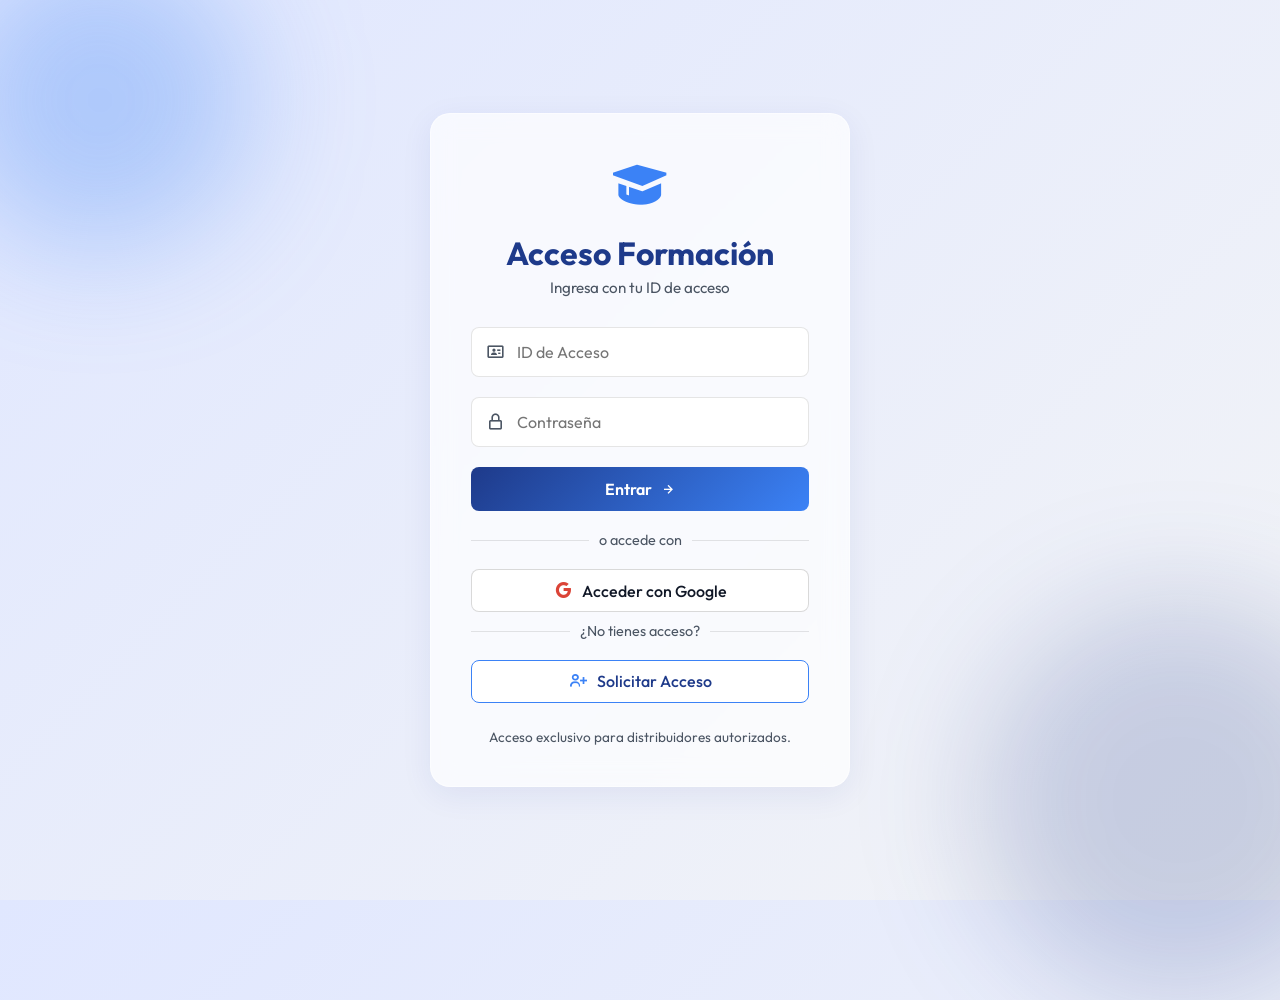
==== commit c40bed9e: "Update: Membership Google auth, referral link, and subfolders (without large zips)" ====
--- a/FORMACIONES WAKE UP/index.html
+++ b/FORMACIONES WAKE UP/index.html
@@ -23,12 +23,12 @@
             <div class="login-header">
                 <i class='bx bxs-graduation login-logo'></i>
                 <h1>Acceso Formación</h1>
-                <p>Ingresa para comenzar tu desarrollo</p>
+                <p>Ingresa con tu ID de acceso</p>
             </div>
             <form id="login-form">
                 <div class="input-group">
-                    <i class='bx bx-user'></i>
-                    <input type="text" id="username" placeholder="Usuario o ID de Distribuidor" required>
+                    <i class='bx bx-id-card'></i>
+                    <input type="text" id="username" placeholder="ID de Acceso" required>
                 </div>
                 <div class="input-group">
                     <i class='bx bx-lock-alt'></i>
@@ -41,12 +41,37 @@
                 <span>o accede con</span>
             </div>
 
+            <!-- Google Login - verifica email en base de datos -->
+            <div id="google-email-container" class="hidden" style="margin-bottom: 10px;">
+                <div class="input-group">
+                    <i class='bx bx-envelope'></i>
+                    <input type="email" id="google-email-input" placeholder="Tu correo registrado" required>
+                </div>
+                <button id="google-email-submit" class="btn-primary" style="margin-top: 8px; width: 100%; background: linear-gradient(135deg, #4285f4, #34a853);">Verificar y Acceder <i class='bx bx-check'></i></button>
+                <button id="google-email-cancel" style="margin-top: 6px; width: 100%; padding: 10px; background: transparent; border: 1px solid #dfe1e6; border-radius: 8px; cursor: pointer; color: #5e6c84; font-size: 0.85rem;">Cancelar</button>
+            </div>
+
             <button id="google-login-btn" class="btn-google">
-                <i class='bx bxl-google'></i> Google
+                <i class='bx bxl-google'></i> Acceder con Google
             </button>
 
+            <div class="login-divider" style="margin-top: 10px;">
+                <span>¿No tienes acceso?</span>
+            </div>
+
+            <button id="btn-solicitar-acceso" onclick="showReferralInfo()" class="btn-google" style="border-color: #3b82f6; color: #1e3a8a; margin-top: 0;">
+                <i class='bx bx-user-plus' style="color: #3b82f6;"></i> Solicitar Acceso
+            </button>
+
+            <!-- Modal inline para mostrar link de referido -->
+            <div id="referral-info-box" class="hidden" style="margin-top: 12px; padding: 16px; background: linear-gradient(135deg, #eff6ff, #dbeafe); border-radius: 12px; border: 1px solid #bfdbfe; text-align: center;">
+                <p style="color: #1e3a8a; font-size: 0.9rem; font-weight: 600; margin-bottom: 10px;"><i class='bx bx-link'></i> Usa este enlace para registrarte:</p>
+                <input type="text" id="referral-link-display" readonly style="width: 100%; padding: 10px; border: 2px solid #93c5fd; border-radius: 8px; text-align: center; font-size: 0.85rem; color: #1e40af; background: white; font-weight: 600; cursor: pointer;" onclick="this.select(); document.execCommand('copy'); alert('¡Enlace copiado!');">
+                <p style="color: #64748b; font-size: 0.78rem; margin-top: 8px;">Copia el enlace y ábrelo en tu navegador para solicitar acceso.</p>
+            </div>
+
             <div class="login-footer">
-                <p>Acceso exclusivo para distribuidores.</p>
+                <p>Acceso exclusivo para distribuidores autorizados.</p>
             </div>
         </div>
         <!-- Background shapes for premium feel -->
@@ -120,8 +145,8 @@
             </div>
 
             <div class="sidebar-footer">
-                <div class="user-info">
-                    <div class="avatar"><i class='bx bx-user'></i></div>
+                <div class="user-info" onclick="openUserProfile()" style="cursor: pointer; transition: opacity 0.3s;" onmouseover="this.style.opacity=0.7" onmouseout="this.style.opacity=1" title="Ver mi perfil">
+                    <div class="avatar" style="overflow: hidden; position: relative;"><i id="sidebar-avatar-icon" class='bx bx-user'></i><img id="sidebar-avatar-img" src="" style="width: 100%; height: 100%; object-fit: cover; display: none; position: absolute; top: 0; left: 0;"></div>
                     <span id="display-username">Distribuidor</span>
                 </div>
                 <button id="logout-btn" class="btn-icon"><i class='bx bx-log-out'></i></button>
@@ -132,6 +157,7 @@
         <main class="main-content">
             <header class="top-header">
                 <h2 id="section-title">Bienvenida</h2>
+                <button id="btn-admin-panel" onclick="openAdminLogin()" class="btn-primary" style="margin-left: auto; display:flex; align-items:center; gap:8px; font-weight:bold; box-shadow: 0 4px 15px rgba(59, 130, 246, 0.3); background: linear-gradient(135deg, #1e3a8a, #3b82f6);"><i class='bx bx-shield-quarter'></i> Acceso Administrador</button>
             </header>
 
             <div class="content-wrapper">
@@ -197,6 +223,21 @@
                                         <i class='bx bxl-paypal'></i> PayPal
                                     </a>
                                 </div>
+                            </div>
+                        </div>
+                    </div>
+
+
+                    <!-- Bandeja de Entrada -->
+                    <div style="margin-top: 20px; display: grid; grid-template-columns: repeat(auto-fit, minmax(250px, 1fr)); gap: 20px;">
+                        <div class="module-card glass-effect" style="display: flex; align-items: center; cursor: pointer; position: relative; padding: 25px; transition: transform 0.3s; border-left: 5px solid #eb5a46;" onclick="openInbox()" onmouseover="this.style.transform='translateY(-5px)'" onmouseout="this.style.transform='none'">
+                            <div style="font-size: 3.5rem; color: #eb5a46; position: relative; display: flex;">
+                                <i class='bx bx-envelope'></i>
+                                <span id="inbox-badge" class="hidden" style="position: absolute; top: -5px; right: -5px; background: #e11d48; color: white; border-radius: 50%; width: 24px; height: 24px; font-size: 0.8rem; display: flex; align-items: center; justify-content: center; font-weight: bold; border: 2px solid white; box-shadow: 0 2px 5px rgba(0,0,0,0.2);">0</span>
+                            </div>
+                            <div style="margin-left: 20px;">
+                                <h3 style="margin: 0; color: var(--primary-blue); font-size: 1.4rem;">Bandeja de Mensajes</h3>
+                                <p style="margin: 5px 0 0; font-size: 0.95rem; color: #5e6c84;">Avisos importantes del administrador</p>
                             </div>
                         </div>
                     </div>
@@ -3321,13 +3362,269 @@
                     <div class="module-card glass-effect mb-3">
                         <div class="module-header" style="margin-bottom: 20px;">
                             <h3 style="color: var(--primary-blue); font-size: 1.6rem;"><i class='bx bx-folder-open'></i> Documentación Adicional Importante</h3>
-                            <p style="font-size: 0.95rem; color: var(--text-secondary);">Recursos y documentos de especial relevancia para la actividad.</p>
-                        </div>
-                        
-                        <!-- Aquí se irán añadiendo los documentos importantes -->
+                            <p style="font-size: 0.95rem; color: var(--text-secondary);">Recursos y documentos de especial relevancia para la actividad. Selecciona una categoría.</p>
+                        </div>
+                        <div class="folder-grid">
+                            <div class="folder-card" onclick="if(window.switchSection) window.switchSection('di-legalidad', 'Legalidad y Fiscalidad');">
+                                <div class="folder-card-icon" style="background: rgba(16, 185, 129, 0.1); color: #10b981;">⚖️</div>
+                                <div class="folder-card-title">LEGALIDAD Y FISCALIDAD</div>
+                            </div>
+                            <div class="folder-card" onclick="if(window.switchSection) window.switchSection('di-presentaciones', 'Presentaciones Negocio');">
+                                <div class="folder-card-icon" style="background: rgba(59, 130, 246, 0.1); color: #3b82f6;">📊</div>
+                                <div class="folder-card-title">PRESENTACIONES NEGOCIO</div>
+                            </div>
+                            <div class="folder-card" onclick="if(window.switchSection) window.switchSection('di-servicios', 'Servicios');">
+                                <div class="folder-card-icon" style="background: rgba(245, 158, 11, 0.1); color: #f59e0b;">🔧</div>
+                                <div class="folder-card-title">SERVICIOS</div>
+                            </div>
+                            <div class="folder-card" onclick="if(window.switchSection) window.switchSection('di-plan-pagos', 'Plan de Pagos');">
+                                <div class="folder-card-icon" style="background: rgba(139, 92, 246, 0.1); color: #8b5cf6;">💳</div>
+                                <div class="folder-card-title">PLAN DE PAGOS</div>
+                            </div>
+                            <div class="folder-card" onclick="if(window.switchSection) window.switchSection('di-testimonios', 'Testimonios');">
+                                <div class="folder-card-icon" style="background: rgba(239, 68, 68, 0.1); color: #ef4444;">⭐</div>
+                                <div class="folder-card-title">TESTIMONIOS</div>
+                            </div>
+                            <div class="folder-card" onclick="if(window.switchSection) window.switchSection('di-eventos', 'Eventos');">
+                                <div class="folder-card-icon" style="background: rgba(6, 182, 212, 0.1); color: #06b6d4;">🎤</div>
+                                <div class="folder-card-title">EVENTOS</div>
+                            </div>
+                            <div class="folder-card" onclick="if(window.switchSection) window.switchSection('di-videos', 'Videos Promocionales');">
+                                <div class="folder-card-icon" style="background: rgba(236, 72, 153, 0.1); color: #ec4899;">🎬</div>
+                                <div class="folder-card-title">VIDEOS PROMOCIONALES</div>
+                            </div>
+                        </div>
+                    </div>
+                </section>
+
+                <!-- SUBSECCIONES DE DOCUMENTACIÓN ADICIONAL IMPORTANTE -->
+
+                <section id="di-legalidad" class="content-section hidden">
+                    <div style="margin-bottom: 15px;">
+                        <button class="btn-back" onclick="if(window.switchSection) window.switchSection('documentacion-importante', 'Documentación Adicional Importante');">
+                            <i class='bx bx-chevron-left'></i> Volver a Documentación
+                        </button>
+                    </div>
+                    <div class="module-card glass-effect mb-3">
+                        <div class="module-header" style="margin-bottom: 20px;">
+                            <h3 style="color: #10b981; font-size: 1.5rem;"><i class='bx bx-shield-quarter'></i> Legalidad y Fiscalidad</h3>
+                            <p style="font-size: 0.95rem; color: var(--text-secondary);">Documentación legal y fiscal relevante para la actividad. Selecciona una categoría.</p>
+                        </div>
+                        <div class="folder-grid">
+                            <div class="folder-card" onclick="if(window.switchSection) window.switchSection('leg-modelo036', 'Modelo 036 Hacienda');">
+                                <div class="folder-card-icon" style="background: rgba(16, 185, 129, 0.1); color: #10b981;">📄</div>
+                                <div class="folder-card-title">MODELO 036 HACIENDA</div>
+                            </div>
+                            <div class="folder-card" onclick="if(window.switchSection) window.switchSection('leg-alta-autonomos', 'Alta Autónomos');">
+                                <div class="folder-card-icon" style="background: rgba(59, 130, 246, 0.1); color: #3b82f6;">👤</div>
+                                <div class="folder-card-title">ALTA AUTÓNOMOS</div>
+                            </div>
+                            <div class="folder-card" onclick="if(window.switchSection) window.switchSection('leg-boe', 'BOE');">
+                                <div class="folder-card-icon" style="background: rgba(139, 92, 246, 0.1); color: #8b5cf6;">📰</div>
+                                <div class="folder-card-title">BOE</div>
+                            </div>
+                            <div class="folder-card" onclick="if(window.switchSection) window.switchSection('leg-contrato', 'Contrato Mercantil');">
+                                <div class="folder-card-icon" style="background: rgba(245, 158, 11, 0.1); color: #f59e0b;">📝</div>
+                                <div class="folder-card-title">CONTRATO MERCANTIL</div>
+                            </div>
+                            <div class="folder-card" onclick="if(window.switchSection) window.switchSection('leg-privacidad', 'Política Privacidad Datos');">
+                                <div class="folder-card-icon" style="background: rgba(239, 68, 68, 0.1); color: #ef4444;">🔒</div>
+                                <div class="folder-card-title">POLÍTICA PRIVACIDAD DATOS</div>
+                            </div>
+                            <div class="folder-card" onclick="if(window.switchSection) window.switchSection('leg-avd', 'AVD');">
+                                <div class="folder-card-icon" style="background: rgba(6, 182, 212, 0.1); color: #06b6d4;">🛡️</div>
+                                <div class="folder-card-title">AVD</div>
+                            </div>
+                            <div class="folder-card" onclick="if(window.switchSection) window.switchSection('leg-registro', 'Registro Mercantil');">
+                                <div class="folder-card-icon" style="background: rgba(236, 72, 153, 0.1); color: #ec4899;">🏛️</div>
+                                <div class="folder-card-title">REGISTRO MERCANTIL</div>
+                            </div>
+                            <div class="folder-card" onclick="if(window.switchSection) window.switchSection('leg-contacto', 'Contacto Wake Up');">
+                                <div class="folder-card-icon" style="background: rgba(34, 197, 94, 0.1); color: #22c55e;">📞</div>
+                                <div class="folder-card-title">CONTACTO WAKE UP</div>
+                            </div>
+                            <div class="folder-card" onclick="if(window.switchSection) window.switchSection('leg-cuota', 'Cuota Mensual Ejemplo');">
+                                <div class="folder-card-icon" style="background: rgba(249, 115, 22, 0.1); color: #f97316;">💶</div>
+                                <div class="folder-card-title">CUOTA MENSUAL EJEMPLO</div>
+                            </div>
+                            <div class="folder-card" onclick="if(window.switchSection) window.switchSection('leg-factura', 'Ejemplo Factura Ingreso');">
+                                <div class="folder-card-icon" style="background: rgba(168, 85, 247, 0.1); color: #a855f7;">🧾</div>
+                                <div class="folder-card-title">EJEMPLO FACTURA INGRESO</div>
+                            </div>
+                        </div>
+                    </div>
+                </section>
+
+                <!-- SUBSECCIONES DE LEGALIDAD Y FISCALIDAD -->
+                <section id="leg-modelo036" class="content-section hidden">
+                    <div style="margin-bottom: 15px;"><button class="btn-back" onclick="if(window.switchSection) window.switchSection('di-legalidad', 'Legalidad y Fiscalidad');"><i class='bx bx-chevron-left'></i> Volver a Legalidad</button></div>
+                    <div class="module-card glass-effect mb-3"><div class="module-header" style="margin-bottom: 20px;"><h3 style="color: #10b981; font-size: 1.5rem;"><i class='bx bx-file'></i> Modelo 036 Hacienda</h3><p style="font-size: 0.95rem; color: var(--text-secondary);">Documentación del Modelo 036 para la declaración censal en Hacienda.</p></div><div style="text-align: center; padding: 40px; color: var(--text-secondary);"><i class='bx bx-folder-plus' style="font-size: 3rem; margin-bottom: 10px; color: #10b981;"></i><p>El contenido se añadirá aquí.</p></div></div>
+                </section>
+                <section id="leg-alta-autonomos" class="content-section hidden">
+                    <div style="margin-bottom: 15px;"><button class="btn-back" onclick="if(window.switchSection) window.switchSection('di-legalidad', 'Legalidad y Fiscalidad');"><i class='bx bx-chevron-left'></i> Volver a Legalidad</button></div>
+                    <div class="module-card glass-effect mb-3"><div class="module-header" style="margin-bottom: 20px;"><h3 style="color: #3b82f6; font-size: 1.5rem;"><i class='bx bx-user-check'></i> Alta Autónomos</h3><p style="font-size: 0.95rem; color: var(--text-secondary);">Información y guía para el alta como autónomo.</p></div><div style="text-align: center; padding: 40px; color: var(--text-secondary);"><i class='bx bx-folder-plus' style="font-size: 3rem; margin-bottom: 10px; color: #3b82f6;"></i><p>El contenido se añadirá aquí.</p></div></div>
+                </section>
+                <section id="leg-boe" class="content-section hidden">
+                    <div style="margin-bottom: 15px;"><button class="btn-back" onclick="if(window.switchSection) window.switchSection('di-legalidad', 'Legalidad y Fiscalidad');"><i class='bx bx-chevron-left'></i> Volver a Legalidad</button></div>
+                    <div class="module-card glass-effect mb-3"><div class="module-header" style="margin-bottom: 20px;"><h3 style="color: #8b5cf6; font-size: 1.5rem;"><i class='bx bx-news'></i> BOE</h3><p style="font-size: 0.95rem; color: var(--text-secondary);">Publicaciones relevantes del Boletín Oficial del Estado.</p></div><div style="text-align: center; padding: 40px; color: var(--text-secondary);"><i class='bx bx-folder-plus' style="font-size: 3rem; margin-bottom: 10px; color: #8b5cf6;"></i><p>El contenido se añadirá aquí.</p></div></div>
+                </section>
+                <section id="leg-contrato" class="content-section hidden">
+                    <div style="margin-bottom: 15px;"><button class="btn-back" onclick="if(window.switchSection) window.switchSection('di-legalidad', 'Legalidad y Fiscalidad');"><i class='bx bx-chevron-left'></i> Volver a Legalidad</button></div>
+                    <div class="module-card glass-effect mb-3"><div class="module-header" style="margin-bottom: 20px;"><h3 style="color: #f59e0b; font-size: 1.5rem;"><i class='bx bx-edit'></i> Contrato Mercantil</h3><p style="font-size: 0.95rem; color: var(--text-secondary);">Modelo de contrato mercantil para distribuidores.</p></div><div style="text-align: center; padding: 40px; color: var(--text-secondary);"><i class='bx bx-folder-plus' style="font-size: 3rem; margin-bottom: 10px; color: #f59e0b;"></i><p>El contenido se añadirá aquí.</p></div></div>
+                </section>
+                <section id="leg-privacidad" class="content-section hidden">
+                    <div style="margin-bottom: 15px;"><button class="btn-back" onclick="if(window.switchSection) window.switchSection('di-legalidad', 'Legalidad y Fiscalidad');"><i class='bx bx-chevron-left'></i> Volver a Legalidad</button></div>
+                    <div class="module-card glass-effect mb-3"><div class="module-header" style="margin-bottom: 20px;"><h3 style="color: #ef4444; font-size: 1.5rem;"><i class='bx bx-lock-alt'></i> Política Privacidad Datos</h3><p style="font-size: 0.95rem; color: var(--text-secondary);">Política de privacidad y protección de datos personales.</p></div><div style="text-align: center; padding: 40px; color: var(--text-secondary);"><i class='bx bx-folder-plus' style="font-size: 3rem; margin-bottom: 10px; color: #ef4444;"></i><p>El contenido se añadirá aquí.</p></div></div>
+                </section>
+                <section id="leg-avd" class="content-section hidden">
+                    <div style="margin-bottom: 15px;"><button class="btn-back" onclick="if(window.switchSection) window.switchSection('di-legalidad', 'Legalidad y Fiscalidad');"><i class='bx bx-chevron-left'></i> Volver a Legalidad</button></div>
+                    <div class="module-card glass-effect mb-3"><div class="module-header" style="margin-bottom: 20px;"><h3 style="color: #06b6d4; font-size: 1.5rem;"><i class='bx bx-shield'></i> AVD</h3><p style="font-size: 0.95rem; color: var(--text-secondary);">Documentación AVD relevante para la actividad.</p></div><div style="text-align: center; padding: 40px; color: var(--text-secondary);"><i class='bx bx-folder-plus' style="font-size: 3rem; margin-bottom: 10px; color: #06b6d4;"></i><p>El contenido se añadirá aquí.</p></div></div>
+                </section>
+                <section id="leg-registro" class="content-section hidden">
+                    <div style="margin-bottom: 15px;"><button class="btn-back" onclick="if(window.switchSection) window.switchSection('di-legalidad', 'Legalidad y Fiscalidad');"><i class='bx bx-chevron-left'></i> Volver a Legalidad</button></div>
+                    <div class="module-card glass-effect mb-3"><div class="module-header" style="margin-bottom: 20px;"><h3 style="color: #ec4899; font-size: 1.5rem;"><i class='bx bx-buildings'></i> Registro Mercantil</h3><p style="font-size: 0.95rem; color: var(--text-secondary);">Información sobre el registro mercantil de la empresa.</p></div><div style="text-align: center; padding: 40px; color: var(--text-secondary);"><i class='bx bx-folder-plus' style="font-size: 3rem; margin-bottom: 10px; color: #ec4899;"></i><p>El contenido se añadirá aquí.</p></div></div>
+                </section>
+                <section id="leg-contacto" class="content-section hidden">
+                    <div style="margin-bottom: 15px;"><button class="btn-back" onclick="if(window.switchSection) window.switchSection('di-legalidad', 'Legalidad y Fiscalidad');"><i class='bx bx-chevron-left'></i> Volver a Legalidad</button></div>
+                    <div class="module-card glass-effect mb-3"><div class="module-header" style="margin-bottom: 20px;"><h3 style="color: #22c55e; font-size: 1.5rem;"><i class='bx bx-phone'></i> Contacto Wake Up</h3><p style="font-size: 0.95rem; color: var(--text-secondary);">Datos de contacto oficiales de Wake Up.</p></div><div style="text-align: center; padding: 40px; color: var(--text-secondary);"><i class='bx bx-folder-plus' style="font-size: 3rem; margin-bottom: 10px; color: #22c55e;"></i><p>El contenido se añadirá aquí.</p></div></div>
+                </section>
+                <section id="leg-cuota" class="content-section hidden">
+                    <div style="margin-bottom: 15px;"><button class="btn-back" onclick="if(window.switchSection) window.switchSection('di-legalidad', 'Legalidad y Fiscalidad');"><i class='bx bx-chevron-left'></i> Volver a Legalidad</button></div>
+                    <div class="module-card glass-effect mb-3"><div class="module-header" style="margin-bottom: 20px;"><h3 style="color: #f97316; font-size: 1.5rem;"><i class='bx bx-euro'></i> Cuota Mensual Ejemplo</h3><p style="font-size: 0.95rem; color: var(--text-secondary);">Ejemplo de cuota mensual y desglose de costes.</p></div><div style="text-align: center; padding: 40px; color: var(--text-secondary);"><i class='bx bx-folder-plus' style="font-size: 3rem; margin-bottom: 10px; color: #f97316;"></i><p>El contenido se añadirá aquí.</p></div></div>
+                </section>
+                <section id="leg-factura" class="content-section hidden">
+                    <div style="margin-bottom: 15px;"><button class="btn-back" onclick="if(window.switchSection) window.switchSection('di-legalidad', 'Legalidad y Fiscalidad');"><i class='bx bx-chevron-left'></i> Volver a Legalidad</button></div>
+                    <div class="module-card glass-effect mb-3"><div class="module-header" style="margin-bottom: 20px;"><h3 style="color: #a855f7; font-size: 1.5rem;"><i class='bx bx-receipt'></i> Ejemplo Factura Ingreso</h3><p style="font-size: 0.95rem; color: var(--text-secondary);">Ejemplo de factura de ingreso para distribuidores.</p></div><div style="text-align: center; padding: 40px; color: var(--text-secondary);"><i class='bx bx-folder-plus' style="font-size: 3rem; margin-bottom: 10px; color: #a855f7;"></i><p>El contenido se añadirá aquí.</p></div></div>
+                </section>
+
+                <section id="di-presentaciones" class="content-section hidden">
+                    <div style="margin-bottom: 15px;">
+                        <button class="btn-back" onclick="if(window.switchSection) window.switchSection('documentacion-importante', 'Documentación Adicional Importante');">
+                            <i class='bx bx-chevron-left'></i> Volver a Documentación
+                        </button>
+                    </div>
+                    <div class="module-card glass-effect mb-3">
+                        <div class="module-header" style="margin-bottom: 20px;">
+                            <h3 style="color: #3b82f6; font-size: 1.5rem;"><i class='bx bx-slideshow'></i> Presentaciones Negocio</h3>
+                            <p style="font-size: 0.95rem; color: var(--text-secondary);">Presentaciones y materiales de apoyo para el negocio.</p>
+                        </div>
                         <div style="text-align: center; padding: 40px; color: var(--text-secondary);">
-                            <i class='bx bx-info-circle' style="font-size: 3rem; margin-bottom: 10px; color: var(--primary-blue-light);"></i>
-                            <p>El contenido de documentación importante se mostrará aquí.</p>
+                            <i class='bx bx-folder-plus' style="font-size: 3rem; margin-bottom: 10px; color: #3b82f6;"></i>
+                            <p>Las presentaciones de negocio se añadirán aquí.</p>
+                        </div>
+                    </div>
+                </section>
+
+                <section id="di-servicios" class="content-section hidden">
+                    <div style="margin-bottom: 15px;">
+                        <button class="btn-back" onclick="if(window.switchSection) window.switchSection('documentacion-importante', 'Documentación Adicional Importante');">
+                            <i class='bx bx-chevron-left'></i> Volver a Documentación
+                        </button>
+                    </div>
+                    <div class="module-card glass-effect mb-3">
+                        <div class="module-header" style="margin-bottom: 20px;">
+                            <h3 style="color: #f59e0b; font-size: 1.5rem;"><i class='bx bx-wrench'></i> Servicios</h3>
+                            <p style="font-size: 0.95rem; color: var(--text-secondary);">Documentación sobre los servicios disponibles. Selecciona una categoría.</p>
+                        </div>
+                        <div class="folder-grid">
+                            <div class="folder-card" onclick="if(window.switchSection) window.switchSection('srv-tramitacion-docs', 'Documentación para Tramitación');">
+                                <div class="folder-card-icon" style="background: rgba(245, 158, 11, 0.1); color: #f59e0b;">📋</div>
+                                <div class="folder-card-title">DOCUMENTACIÓN PARA TRAMITACIÓN</div>
+                            </div>
+                            <div class="folder-card" onclick="if(window.switchSection) window.switchSection('srv-procesos', 'Procesos de Tramitación');">
+                                <div class="folder-card-icon" style="background: rgba(59, 130, 246, 0.1); color: #3b82f6;">⚙️</div>
+                                <div class="folder-card-title">PROCESOS DE TRAMITACIÓN</div>
+                            </div>
+                            <div class="folder-card" onclick="if(window.switchSection) window.switchSection('srv-precios', 'Precios Servicios');">
+                                <div class="folder-card-icon" style="background: rgba(16, 185, 129, 0.1); color: #10b981;">💰</div>
+                                <div class="folder-card-title">PRECIOS SERVICIOS</div>
+                            </div>
+                        </div>
+                    </div>
+                </section>
+
+                <!-- SUBSECCIONES DE SERVICIOS -->
+                <section id="srv-tramitacion-docs" class="content-section hidden">
+                    <div style="margin-bottom: 15px;"><button class="btn-back" onclick="if(window.switchSection) window.switchSection('di-servicios', 'Servicios');"><i class='bx bx-chevron-left'></i> Volver a Servicios</button></div>
+                    <div class="module-card glass-effect mb-3"><div class="module-header" style="margin-bottom: 20px;"><h3 style="color: #f59e0b; font-size: 1.5rem;"><i class='bx bx-clipboard'></i> Documentación para Tramitación</h3><p style="font-size: 0.95rem; color: var(--text-secondary);">Documentos necesarios para la tramitación de servicios.</p></div><div style="text-align: center; padding: 40px; color: var(--text-secondary);"><i class='bx bx-folder-plus' style="font-size: 3rem; margin-bottom: 10px; color: #f59e0b;"></i><p>El contenido se añadirá aquí.</p></div></div>
+                </section>
+                <section id="srv-procesos" class="content-section hidden">
+                    <div style="margin-bottom: 15px;"><button class="btn-back" onclick="if(window.switchSection) window.switchSection('di-servicios', 'Servicios');"><i class='bx bx-chevron-left'></i> Volver a Servicios</button></div>
+                    <div class="module-card glass-effect mb-3"><div class="module-header" style="margin-bottom: 20px;"><h3 style="color: #3b82f6; font-size: 1.5rem;"><i class='bx bx-cog'></i> Procesos de Tramitación</h3><p style="font-size: 0.95rem; color: var(--text-secondary);">Guías y procesos paso a paso para tramitaciones.</p></div><div style="text-align: center; padding: 40px; color: var(--text-secondary);"><i class='bx bx-folder-plus' style="font-size: 3rem; margin-bottom: 10px; color: #3b82f6;"></i><p>El contenido se añadirá aquí.</p></div></div>
+                </section>
+                <section id="srv-precios" class="content-section hidden">
+                    <div style="margin-bottom: 15px;"><button class="btn-back" onclick="if(window.switchSection) window.switchSection('di-servicios', 'Servicios');"><i class='bx bx-chevron-left'></i> Volver a Servicios</button></div>
+                    <div class="module-card glass-effect mb-3"><div class="module-header" style="margin-bottom: 20px;"><h3 style="color: #10b981; font-size: 1.5rem;"><i class='bx bx-dollar-circle'></i> Precios Servicios</h3><p style="font-size: 0.95rem; color: var(--text-secondary);">Tarifas y precios de los servicios disponibles.</p></div><div style="text-align: center; padding: 40px; color: var(--text-secondary);"><i class='bx bx-folder-plus' style="font-size: 3rem; margin-bottom: 10px; color: #10b981;"></i><p>El contenido se añadirá aquí.</p></div></div>
+                </section>
+
+                <section id="di-plan-pagos" class="content-section hidden">
+                    <div style="margin-bottom: 15px;">
+                        <button class="btn-back" onclick="if(window.switchSection) window.switchSection('documentacion-importante', 'Documentación Adicional Importante');">
+                            <i class='bx bx-chevron-left'></i> Volver a Documentación
+                        </button>
+                    </div>
+                    <div class="module-card glass-effect mb-3">
+                        <div class="module-header" style="margin-bottom: 20px;">
+                            <h3 style="color: #8b5cf6; font-size: 1.5rem;"><i class='bx bx-credit-card'></i> Plan de Pagos</h3>
+                            <p style="font-size: 0.95rem; color: var(--text-secondary);">Información sobre los planes de pagos y compensación.</p>
+                        </div>
+                        <div style="text-align: center; padding: 40px; color: var(--text-secondary);">
+                            <i class='bx bx-folder-plus' style="font-size: 3rem; margin-bottom: 10px; color: #8b5cf6;"></i>
+                            <p>La documentación del plan de pagos se añadirá aquí.</p>
+                        </div>
+                    </div>
+                </section>
+
+                <section id="di-testimonios" class="content-section hidden">
+                    <div style="margin-bottom: 15px;">
+                        <button class="btn-back" onclick="if(window.switchSection) window.switchSection('documentacion-importante', 'Documentación Adicional Importante');">
+                            <i class='bx bx-chevron-left'></i> Volver a Documentación
+                        </button>
+                    </div>
+                    <div class="module-card glass-effect mb-3">
+                        <div class="module-header" style="margin-bottom: 20px;">
+                            <h3 style="color: #ef4444; font-size: 1.5rem;"><i class='bx bx-star'></i> Testimonios</h3>
+                            <p style="font-size: 0.95rem; color: var(--text-secondary);">Testimonios y casos de éxito de distribuidores.</p>
+                        </div>
+                        <div style="text-align: center; padding: 40px; color: var(--text-secondary);">
+                            <i class='bx bx-folder-plus' style="font-size: 3rem; margin-bottom: 10px; color: #ef4444;"></i>
+                            <p>Los testimonios se añadirán aquí.</p>
+                        </div>
+                    </div>
+                </section>
+
+                <section id="di-eventos" class="content-section hidden">
+                    <div style="margin-bottom: 15px;">
+                        <button class="btn-back" onclick="if(window.switchSection) window.switchSection('documentacion-importante', 'Documentación Adicional Importante');">
+                            <i class='bx bx-chevron-left'></i> Volver a Documentación
+                        </button>
+                    </div>
+                    <div class="module-card glass-effect mb-3">
+                        <div class="module-header" style="margin-bottom: 20px;">
+                            <h3 style="color: #06b6d4; font-size: 1.5rem;"><i class='bx bx-calendar-event'></i> Eventos</h3>
+                            <p style="font-size: 0.95rem; color: var(--text-secondary);">Información sobre eventos, conferencias y formaciones presenciales.</p>
+                        </div>
+                        <div style="text-align: center; padding: 40px; color: var(--text-secondary);">
+                            <i class='bx bx-folder-plus' style="font-size: 3rem; margin-bottom: 10px; color: #06b6d4;"></i>
+                            <p>Los eventos se añadirán aquí.</p>
+                        </div>
+                    </div>
+                </section>
+
+                <section id="di-videos" class="content-section hidden">
+                    <div style="margin-bottom: 15px;">
+                        <button class="btn-back" onclick="if(window.switchSection) window.switchSection('documentacion-importante', 'Documentación Adicional Importante');">
+                            <i class='bx bx-chevron-left'></i> Volver a Documentación
+                        </button>
+                    </div>
+                    <div class="module-card glass-effect mb-3">
+                        <div class="module-header" style="margin-bottom: 20px;">
+                            <h3 style="color: #ec4899; font-size: 1.5rem;"><i class='bx bx-video'></i> Videos Promocionales</h3>
+                            <p style="font-size: 0.95rem; color: var(--text-secondary);">Videos de promoción y marketing para compartir.</p>
+                        </div>
+                        <div style="text-align: center; padding: 40px; color: var(--text-secondary);">
+                            <i class='bx bx-folder-plus' style="font-size: 3rem; margin-bottom: 10px; color: #ec4899;"></i>
+                            <p>Los videos promocionales se añadirán aquí.</p>
                         </div>
                     </div>
                 </section>
@@ -3462,7 +3759,11 @@
                     </div>
                     <div class="module-card glass-effect mb-3">
                         <h3>🚀 Asistente: Arranque, Empresa y Plan de Pagos</h3>
-                        <p style="color:var(--text-secondary); padding: 20px; text-align: center;">Asistente especializado en Arranque Inicial próximamente disponible.</p>
+                        <div style="text-align: center; padding: 30px;">
+                            <a href="https://chatgpt.com/g/g-69e40c8022448191ba407f2f46fddc9f-asistente-virtual-wake-up-empresa" target="_blank" class="btn-primary" style="text-decoration: none; display: inline-flex; align-items: center; gap: 10px; font-size: 1.1rem; padding: 15px 30px;">
+                                <i class='bx bx-bot' style="font-size: 1.5rem;"></i> Acceder al Asistente Virtual
+                            </a>
+                        </div>
                     </div>
                 </section>
 
@@ -3474,7 +3775,11 @@
                     </div>
                     <div class="module-card glass-effect mb-3">
                         <h3>🧠 Asistente: Desarrollo Personal y Profesional</h3>
-                        <p style="color:var(--text-secondary); padding: 20px; text-align: center;">Asistente especializado en Desarrollo Personal próximamente disponible.</p>
+                        <div style="text-align: center; padding: 30px;">
+                            <a href="https://chatgpt.com/g/g-6924e8365c5081919c3763099847aec2-asistente-virtual-aitor-dorronsoro" target="_blank" class="btn-primary" style="text-decoration: none; display: inline-flex; align-items: center; gap: 10px; font-size: 1.1rem; padding: 15px 30px; background: #8b5cf6;">
+                                <i class='bx bx-bot' style="font-size: 1.5rem;"></i> Acceder al Asistente Virtual
+                            </a>
+                        </div>
                     </div>
                 </section>
 
@@ -3486,7 +3791,11 @@
                     </div>
                     <div class="module-card glass-effect mb-3">
                         <h3>💼 Asistente: Servicios y Adquisición de Clientes</h3>
-                        <p style="color:var(--text-secondary); padding: 20px; text-align: center;">Asistente especializado en Servicios y Clientes próximamente disponible.</p>
+                        <div style="text-align: center; padding: 30px;">
+                            <a href="https://chatgpt.com/g/g-69b20e1245788191b59583ab86e903b6-asistente-virtual-aitor-dorronsoro-clientes" target="_blank" class="btn-primary" style="text-decoration: none; display: inline-flex; align-items: center; gap: 10px; font-size: 1.1rem; padding: 15px 30px; background: #10b981;">
+                                <i class='bx bx-bot' style="font-size: 1.5rem;"></i> Acceder al Asistente Virtual
+                            </a>
+                        </div>
                     </div>
                 </section>
 
@@ -3498,7 +3807,11 @@
                     </div>
                     <div class="module-card glass-effect mb-3">
                         <h3>👥 Asistente: Creación de Equipo</h3>
-                        <p style="color:var(--text-secondary); padding: 20px; text-align: center;">Asistente especializado en Creación de Equipo próximamente disponible.</p>
+                        <div style="text-align: center; padding: 30px;">
+                            <a href="https://chatgpt.com/g/g-6925e0a7fc8481918a9dec4cf43bdc82-asistente-ia-aitor-dorronsoro-equipo" target="_blank" class="btn-primary" style="text-decoration: none; display: inline-flex; align-items: center; gap: 10px; font-size: 1.1rem; padding: 15px 30px; background: #f59e0b;">
+                                <i class='bx bx-bot' style="font-size: 1.5rem;"></i> Acceder al Asistente Virtual
+                            </a>
+                        </div>
                     </div>
                 </section>
 
@@ -3658,6 +3971,240 @@
         </div>
     </div>
 
+
+
+    <!-- USER PROFILE MODAL -->
+    <div id="user-profile-modal" class="modal-overlay hidden" style="z-index: 100000;">
+        <div class="modal-box glass-effect" style="max-width: 500px; text-align: left;">
+            <div class="modal-header-bar">
+                <h3><i class='bx bx-user-circle'></i> Mi Perfil</h3>
+                <button onclick="document.getElementById('user-profile-modal').classList.add('hidden')" class="btn-icon" style="font-size:1.8rem;"><i class='bx bx-x'></i></button>
+            </div>
+            <div class="modal-body-content" style="padding: 30px;">
+                <div style="display: flex; justify-content: center; margin-bottom: 20px;">
+                    <div id="profile-avatar-preview" style="width: 100px; height: 100px; border-radius: 50%; background: var(--primary-blue); color: white; display: flex; align-items: center; justify-content: center; font-size: 3rem; font-weight: bold; cursor: pointer; overflow: hidden; position: relative;" onclick="document.getElementById('profile-avatar-upload').click()">
+                        <span id="profile-avatar-initial">?</span>
+                        <div style="position: absolute; bottom: 0; background: rgba(0,0,0,0.5); width: 100%; text-align: center; padding: 2px; font-size: 0.7rem;"><i class='bx bx-camera'></i></div>
+                        <img id="profile-avatar-img" src="" style="width: 100%; height: 100%; object-fit: cover; display: none;">
+                    </div>
+                    <input type="file" id="profile-avatar-upload" style="display: none;" accept="image/*" onchange="previewProfileAvatar(event)">
+                </div>
+                
+                <div class="input-group" style="margin-bottom: 15px;">
+                    <label style="display:block; margin-bottom: 5px; color: var(--text-secondary); font-size: 0.9rem;">Nombre y Apellidos</label>
+                    <input type="text" id="profile-name" style="width:100%; padding: 10px; border-radius: 8px; border: 1px solid rgba(255,255,255,0.2); background: rgba(255,255,255,0.05); color: #fff;">
+                </div>
+                <div class="input-group" style="margin-bottom: 15px;">
+                    <label style="display:block; margin-bottom: 5px; color: var(--text-secondary); font-size: 0.9rem;">Correo Electrónico (Tu ID principal)</label>
+                    <input type="email" id="profile-email" style="width:100%; padding: 10px; border-radius: 8px; border: 1px solid rgba(255,255,255,0.2); background: rgba(255,255,255,0.05); color: #fff;" readonly title="El correo no se puede cambiar ya que es tu ID">
+                </div>
+                <div class="input-group" style="margin-bottom: 25px;">
+                    <label style="display:block; margin-bottom: 5px; color: var(--text-secondary); font-size: 0.9rem;">Teléfono de Contacto</label>
+                    <input type="tel" id="profile-phone" style="width:100%; padding: 10px; border-radius: 8px; border: 1px solid rgba(255,255,255,0.2); background: rgba(255,255,255,0.05); color: #fff;">
+                </div>
+                
+                <button onclick="saveUserProfile()" class="btn-primary" style="width:100%;">Guardar Perfil <i class='bx bx-save'></i></button>
+            </div>
+        </div>
+    </div>
+
+    <!-- INBOX MODAL -->
+    <div id="inbox-modal" class="modal-overlay hidden" style="z-index: 100000;">
+        <div class="modal-box glass-effect" style="max-width: 600px; text-align: left;">
+            <div class="modal-header-bar">
+                <h3><i class='bx bx-envelope'></i> Bandeja de Mensajes</h3>
+                <button onclick="document.getElementById('inbox-modal').classList.add('hidden')" class="btn-icon" style="font-size:1.8rem;"><i class='bx bx-x'></i></button>
+            </div>
+            <div id="inbox-messages-container" class="modal-body-content" style="padding: 20px; max-height: 60vh; overflow-y: auto;">
+                <!-- Messages will be injected here -->
+            </div>
+        </div>
+    </div>
+
+    <!-- ADMIN LOGIN MODAL -->
+    <div id="admin-login-modal" class="modal-overlay hidden" style="z-index: 100000;">
+        <div class="modal-box glass-effect" style="max-width: 400px; text-align: center;">
+            <div class="modal-header-bar">
+                <h3>Acceso Administrador</h3>
+                <button onclick="document.getElementById('admin-login-modal').classList.add('hidden')" class="btn-icon" style="font-size:1.8rem;"><i class='bx bx-x'></i></button>
+            </div>
+            <div class="modal-body-content" style="padding: 20px;">
+                <input type="email" id="admin-email" placeholder="Correo electrónico" style="width:100%; margin-bottom: 15px; padding: 10px; border-radius: 8px; border: 1px solid rgba(255,255,255,0.2); background: rgba(255,255,255,0.05); color: #fff;">
+                <input type="password" id="admin-password" placeholder="Contraseña" style="width:100%; margin-bottom: 20px; padding: 10px; border-radius: 8px; border: 1px solid rgba(255,255,255,0.2); background: rgba(255,255,255,0.05); color: #fff;">
+                <button onclick="loginAdmin()" class="btn-primary" style="width:100%;">Entrar</button>
+            </div>
+        </div>
+    </div>
+
+    <!-- ADMIN DASHBOARD MODAL/FULLSCREEN -->
+    <div id="admin-dashboard-container" class="hidden" style="position: fixed; top: 0; left: 0; width: 100vw; height: 100vh; background: #f4f5f7; z-index: 200000; overflow-y: auto; color: #172b4d;">
+        <div style="background: white; padding: 15px 30px; display: flex; justify-content: space-between; align-items: center; border-bottom: 1px solid #e1e4e8; position: sticky; top: 0; z-index: 10;">
+            <div style="display: flex; align-items: center; gap: 15px;">
+                <h2 style="color: #172b4d; margin: 0; font-size: 1.5rem; display: flex; align-items: center; gap: 10px;">
+                    WAKE UP SERVICIOS
+                </h2>
+                <span style="background: #dfe1e6; color: #42526e; padding: 2px 8px; border-radius: 12px; font-size: 0.8rem; font-weight: bold;">Owner <i class='bx bx-user'></i> <span id="admin-member-count">0</span></span>
+            </div>
+            <div style="display: flex; gap: 15px;">
+                <button onclick="generateReferralLink()" class="btn-secondary" style="background: white; color: #42526e; border: 1px solid #dfe1e6; font-size: 0.9rem; padding: 8px 15px; border-radius: 4px; cursor: pointer;"><i class='bx bx-link'></i> Share Link</button>
+                <button onclick="exportToExcel()" class="btn-secondary" style="background: white; color: #42526e; border: 1px solid #dfe1e6; font-size: 0.9rem; padding: 8px 15px; border-radius: 4px; cursor: pointer;"><i class='bx bx-download'></i> Export Excel</button>
+                <button onclick="document.getElementById('admin-dashboard-container').classList.add('hidden')" class="btn-primary" style="background: #eb5a46; border: none; font-size: 0.9rem; padding: 8px 15px; border-radius: 4px; cursor: pointer; color: white;"><i class='bx bx-x'></i> Cerrar Panel</button>
+            </div>
+        </div>
+        
+        <div style="padding: 30px; max-width: 1400px; margin: 0 auto;">
+            <!-- ADD NEW MEMBER FORM -->
+            <div style="background: white; border-radius: 8px; box-shadow: 0 1px 3px rgba(0,0,0,0.1); overflow: hidden; margin-bottom: 20px;">
+                <div style="padding: 20px; border-bottom: 1px solid #e1e4e8;">
+                    <h3 style="margin: 0; color: #172b4d; font-size: 1.2rem; display: flex; align-items: center; gap: 8px;"><i class='bx bx-user-plus' style="color: #0052cc;"></i> Añadir Nuevo Miembro</h3>
+                </div>
+                <div style="padding: 20px;">
+                    <div style="display: flex; gap: 15px; align-items: flex-end; flex-wrap: wrap;">
+                        <div style="flex: 2; min-width: 200px;">
+                            <label style="display: block; font-size: 0.8rem; color: #5e6c84; font-weight: 600; margin-bottom: 6px; text-transform: uppercase; letter-spacing: 0.5px;">Correo Electrónico *</label>
+                            <input type="email" id="add-member-email" placeholder="ejemplo@gmail.com" style="width: 100%; padding: 10px 14px; border-radius: 6px; border: 2px solid #dfe1e6; font-size: 0.9rem; background: #fafbfc; font-family: inherit; transition: border-color 0.2s;" onfocus="this.style.borderColor='#0052cc'" onblur="this.style.borderColor='#dfe1e6'">
+                        </div>
+                        <div style="flex: 2; min-width: 200px;">
+                            <label style="display: block; font-size: 0.8rem; color: #5e6c84; font-weight: 600; margin-bottom: 6px; text-transform: uppercase; letter-spacing: 0.5px;">Nombre Completo *</label>
+                            <input type="text" id="add-member-name" placeholder="Nombre y Apellidos" style="width: 100%; padding: 10px 14px; border-radius: 6px; border: 2px solid #dfe1e6; font-size: 0.9rem; background: #fafbfc; font-family: inherit; transition: border-color 0.2s;" onfocus="this.style.borderColor='#0052cc'" onblur="this.style.borderColor='#dfe1e6'">
+                        </div>
+                        <div style="flex: 1.5; min-width: 200px;">
+                            <label style="display: block; font-size: 0.8rem; color: #5e6c84; font-weight: 600; margin-bottom: 6px; text-transform: uppercase; letter-spacing: 0.5px;">Teléfono</label>
+                            <input type="tel" id="add-member-phone" placeholder="+34 600 000 000" style="width: 100%; padding: 10px 14px; border-radius: 6px; border: 2px solid #dfe1e6; font-size: 0.9rem; background: #fafbfc; font-family: inherit; transition: border-color 0.2s;" onfocus="this.style.borderColor='#0052cc'" onblur="this.style.borderColor='#dfe1e6'">
+                        </div>
+                        <div style="flex: 1; min-width: 180px;">
+                            <label style="display: block; font-size: 0.8rem; color: #5e6c84; font-weight: 600; margin-bottom: 6px; text-transform: uppercase; letter-spacing: 0.5px;">Rol</label>
+                            <select id="add-member-role" style="width: 100%; padding: 10px 14px; border-radius: 6px; border: 2px solid #dfe1e6; font-size: 0.9rem; background: #fafbfc; font-family: inherit; cursor: pointer;">
+                                <option value="Can View &amp; Add Members">Can View &amp; Add Members</option>
+                                <option value="Can Edit">Can Edit</option>
+                                <option value="Can View">Can View</option>
+                            </select>
+                        </div>
+                        <div style="min-width: 160px;">
+                            <button onclick="addMemberManually()" style="width: 100%; padding: 10px 20px; background: #0052cc; color: white; border: none; border-radius: 6px; font-size: 0.9rem; font-weight: 600; cursor: pointer; font-family: inherit; display: flex; align-items: center; justify-content: center; gap: 8px; transition: all 0.2s;" onmouseover="this.style.background='#0747a6'" onmouseout="this.style.background='#0052cc'">
+                                <i class='bx bx-plus-circle'></i> Añadir Miembro
+                            </button>
+                        </div>
+                    </div>
+                </div>
+            </div>
+
+            <div style="background: white; border-radius: 8px; box-shadow: 0 1px 3px rgba(0,0,0,0.1); overflow: hidden;">
+                <div style="padding: 20px; border-bottom: 1px solid #e1e4e8; display: flex; justify-content: space-between; align-items: center;">
+                    <h3 style="margin: 0; color: #172b4d; font-size: 1.2rem;">Members List</h3>
+                    <div style="position: relative;">
+                        <input type="text" id="admin-search" placeholder="Search for someone on this Board" style="padding: 8px 12px 8px 35px; border-radius: 4px; border: 2px solid #dfe1e6; width: 350px; font-size: 0.9rem; background: #fafbfc;" onkeyup="filterAdminTable()">
+                        <i class='bx bx-search' style="position: absolute; left: 12px; top: 12px; color: #7a869a;"></i>
+                    </div>
+                </div>
+                <div style="overflow-x: auto;">
+                    <table style="width: 100%; border-collapse: collapse; text-align: left; color: #172b4d;" id="admin-members-table">
+                        <thead>
+                            <tr style="border-bottom: 2px solid #dfe1e6; color: #5e6c84; font-size: 0.85rem; background: #fafbfc;">
+                                <th style="padding: 15px 20px; font-weight: 600;">Email</th>
+                                <th style="padding: 15px 20px; font-weight: 600;">Name</th>
+                                <th style="padding: 15px 20px; font-weight: 600;">Phone</th>
+                                <th style="padding: 15px 20px; font-weight: 600;">Status</th>
+                                <th style="padding: 15px 20px; font-weight: 600;">Date Added</th>
+                                <th style="padding: 15px 20px; font-weight: 600;">Role</th>
+                                <th style="padding: 15px 20px; font-weight: 600; text-align: right;">Acciones</th>
+                            </tr>
+                        </thead>
+                        <tbody id="admin-table-body">
+                            <!-- JS -->
+                        </tbody>
+                    </table>
+                </div>
+            </div>
+        </div>
+    </div>
+
+    <!-- REGISTRATION SCREEN (REPLACES LOGIN WHEN REF IS PRESENT) -->
+    <div id="register-screen" class="hidden" style="position: fixed; top: 0; left: 0; width: 100vw; height: 100vh; z-index: 999999; overflow-y: auto;">
+        <!-- Background -->
+        <div style="position: fixed; top: 0; left: 0; width: 100%; height: 100%; background: linear-gradient(135deg, #0f172a 0%, #1e3a5f 40%, #1e3a8a 100%); z-index: 0;"></div>
+        
+        <!-- Main Content -->
+        <div style="position: relative; z-index: 1; display: flex; min-height: 100vh; align-items: center; justify-content: center; padding: 30px;">
+            <div style="display: flex; max-width: 1000px; width: 100%; border-radius: 24px; overflow: hidden; box-shadow: 0 25px 80px rgba(0,0,0,0.5); background: rgba(255,255,255,0.03); backdrop-filter: blur(20px); border: 1px solid rgba(255,255,255,0.08);">
+                
+                <!-- LEFT: Photo + Branding -->
+                <div style="flex: 1; position: relative; min-height: 600px; display: flex; flex-direction: column; justify-content: flex-end; overflow: hidden;">
+                    <img src="Foto evento 1.jpeg" alt="Aitor Dorronsoro" style="position: absolute; top: 0; left: 0; width: 100%; height: 100%; object-fit: cover; object-position: center 20%;">
+                    <div style="position: absolute; top: 0; left: 0; width: 100%; height: 100%; background: linear-gradient(to top, rgba(15,23,42,0.95) 0%, rgba(15,23,42,0.4) 50%, transparent 100%);"></div>
+                    <div style="position: relative; padding: 40px 30px; z-index: 2;">
+                        <img src="logo-wakeup-white.png" alt="Wake Up" style="height: 40px; margin-bottom: 20px; opacity: 0.9;">
+                        <h2 style="color: white; font-size: 1.6rem; font-weight: 700; line-height: 1.3; margin-bottom: 12px; font-family: 'Outfit', sans-serif;">Aitor Dorronsoro</h2>
+                        <p style="color: rgba(255,255,255,0.7); font-size: 0.95rem; line-height: 1.5; font-family: 'Outfit', sans-serif;">Mentor y Empresario en Wake Up Servicios</p>
+                    </div>
+                </div>
+
+                <!-- RIGHT: Registration Form -->
+                <div style="flex: 1; padding: 50px 40px; display: flex; flex-direction: column; justify-content: center; background: rgba(255,255,255,0.97);">
+                    <div style="margin-bottom: 30px;">
+                        <div style="display: inline-flex; align-items: center; gap: 8px; background: linear-gradient(135deg, #e0e7ff, #dbeafe); padding: 6px 14px; border-radius: 50px; margin-bottom: 20px;">
+                            <i class='bx bx-shield-quarter' style="color: #1e3a8a; font-size: 1rem;"></i>
+                            <span style="color: #1e3a8a; font-size: 0.8rem; font-weight: 700; text-transform: uppercase; letter-spacing: 0.5px;">Acceso Exclusivo</span>
+                        </div>
+                        <h1 style="color: #0f172a; font-size: 1.8rem; font-weight: 800; margin-bottom: 16px; line-height: 1.2; font-family: 'Outfit', sans-serif;">¡Bienvenido a mi sistema personal!</h1>
+                        <p style="color: #475569; font-size: 0.95rem; line-height: 1.7; font-family: 'Outfit', sans-serif;">¡Bienvenido a mi sistema personal de registro! Soy Aitor Dorronsoro, mentor y empresario en Wake Up. Regístrate a continuación para poder tener acceso a la plataforma formativa completa. ¡Un placer y nos vemos dentro!</p>
+                    </div>
+
+                    <form id="register-form" style="display: flex; flex-direction: column; gap: 16px;">
+                        <div>
+                            <label style="display: block; color: #334155; font-size: 0.8rem; font-weight: 700; margin-bottom: 6px; text-transform: uppercase; letter-spacing: 0.5px;">Nombre y Apellidos *</label>
+                            <div style="position: relative;">
+                                <i class='bx bx-user' style="position: absolute; left: 14px; top: 50%; transform: translateY(-50%); color: #94a3b8; font-size: 1.2rem;"></i>
+                                <input type="text" id="reg-name" placeholder="Tu nombre completo" required style="width: 100%; padding: 13px 14px 13px 44px; border: 2px solid #e2e8f0; border-radius: 12px; font-size: 0.95rem; font-family: 'Outfit', sans-serif; background: #f8fafc; transition: all 0.2s; outline: none;" onfocus="this.style.borderColor='#3b82f6'; this.style.background='white'; this.style.boxShadow='0 0 0 4px rgba(59,130,246,0.1)'" onblur="this.style.borderColor='#e2e8f0'; this.style.background='#f8fafc'; this.style.boxShadow='none'">
+                            </div>
+                        </div>
+
+                        <div>
+                            <label style="display: block; color: #334155; font-size: 0.8rem; font-weight: 700; margin-bottom: 6px; text-transform: uppercase; letter-spacing: 0.5px;">Correo Electrónico *</label>
+                            <div style="position: relative;">
+                                <i class='bx bx-envelope' style="position: absolute; left: 14px; top: 50%; transform: translateY(-50%); color: #94a3b8; font-size: 1.2rem;"></i>
+                                <input type="email" id="reg-email" placeholder="tucorreo@ejemplo.com" required style="width: 100%; padding: 13px 14px 13px 44px; border: 2px solid #e2e8f0; border-radius: 12px; font-size: 0.95rem; font-family: 'Outfit', sans-serif; background: #f8fafc; transition: all 0.2s; outline: none;" onfocus="this.style.borderColor='#3b82f6'; this.style.background='white'; this.style.boxShadow='0 0 0 4px rgba(59,130,246,0.1)'" onblur="this.style.borderColor='#e2e8f0'; this.style.background='#f8fafc'; this.style.boxShadow='none'">
+                            </div>
+                        </div>
+
+                        <div>
+                            <label style="display: block; color: #334155; font-size: 0.8rem; font-weight: 700; margin-bottom: 6px; text-transform: uppercase; letter-spacing: 0.5px;">Teléfono de Contacto *</label>
+                            <div style="position: relative;">
+                                <i class='bx bx-phone' style="position: absolute; left: 14px; top: 50%; transform: translateY(-50%); color: #94a3b8; font-size: 1.2rem;"></i>
+                                <input type="tel" id="reg-phone" placeholder="+34 600 000 000" required style="width: 100%; padding: 13px 14px 13px 44px; border: 2px solid #e2e8f0; border-radius: 12px; font-size: 0.95rem; font-family: 'Outfit', sans-serif; background: #f8fafc; transition: all 0.2s; outline: none;" onfocus="this.style.borderColor='#3b82f6'; this.style.background='white'; this.style.boxShadow='0 0 0 4px rgba(59,130,246,0.1)'" onblur="this.style.borderColor='#e2e8f0'; this.style.background='#f8fafc'; this.style.boxShadow='none'">
+                            </div>
+                        </div>
+
+                        <button type="button" onclick="submitRegistration()" style="width: 100%; padding: 14px 24px; background: linear-gradient(135deg, #1e3a8a, #3b82f6); color: white; border: none; border-radius: 12px; font-size: 1rem; font-weight: 700; cursor: pointer; font-family: 'Outfit', sans-serif; display: flex; align-items: center; justify-content: center; gap: 10px; transition: all 0.3s; margin-top: 8px; box-shadow: 0 4px 15px rgba(59,130,246,0.3);" onmouseover="this.style.transform='translateY(-2px)'; this.style.boxShadow='0 6px 20px rgba(59,130,246,0.4)'" onmouseout="this.style.transform='none'; this.style.boxShadow='0 4px 15px rgba(59,130,246,0.3)'">
+                            <i class='bx bx-send' style="font-size: 1.2rem;"></i> Enviar Solicitud de Acceso
+                        </button>
+
+                        <div style="text-align: center; margin-top: 10px;">
+                            <a href="#" onclick="window.location.href=window.location.pathname" style="color: #64748b; font-size: 0.85rem; text-decoration: none; font-family: 'Outfit', sans-serif; transition: color 0.2s;" onmouseover="this.style.color='#1e3a8a'" onmouseout="this.style.color='#64748b'">
+                                <i class='bx bx-log-in'></i> Ya tengo cuenta — <strong>Iniciar sesión</strong>
+                            </a>
+                        </div>
+                    </form>
+                </div>
+            </div>
+        </div>
+
+        <!-- Mobile responsive override (CSS in style tag) -->
+        <style>
+            @media (max-width: 768px) {
+                #register-screen > div:nth-child(2) > div {
+                    flex-direction: column !important;
+                }
+                #register-screen > div:nth-child(2) > div > div:first-child {
+                    min-height: 250px !important;
+                }
+                #register-screen > div:nth-child(2) > div > div:last-child {
+                    padding: 30px 24px !important;
+                }
+            }
+        </style>
+    </div>
+
     <script src="app.js"></script>
 </body>
 </html>
--- a/FORMACIONES WAKE UP/style.css
+++ b/FORMACIONES WAKE UP/style.css
@@ -436,6 +436,9 @@
 
 .top-header {
     margin-bottom: 30px;
+    display: flex;
+    justify-content: space-between;
+    align-items: center;
 }
 
 .top-header h2 {
@@ -2695,3 +2698,9 @@
     background: var(--primary-blue);
     transform: scale(1.15) !important;
 }
+
+/* dummy change to trigger actions */
+
+/* dummy 2 */
+
+/* dummy 3 */
